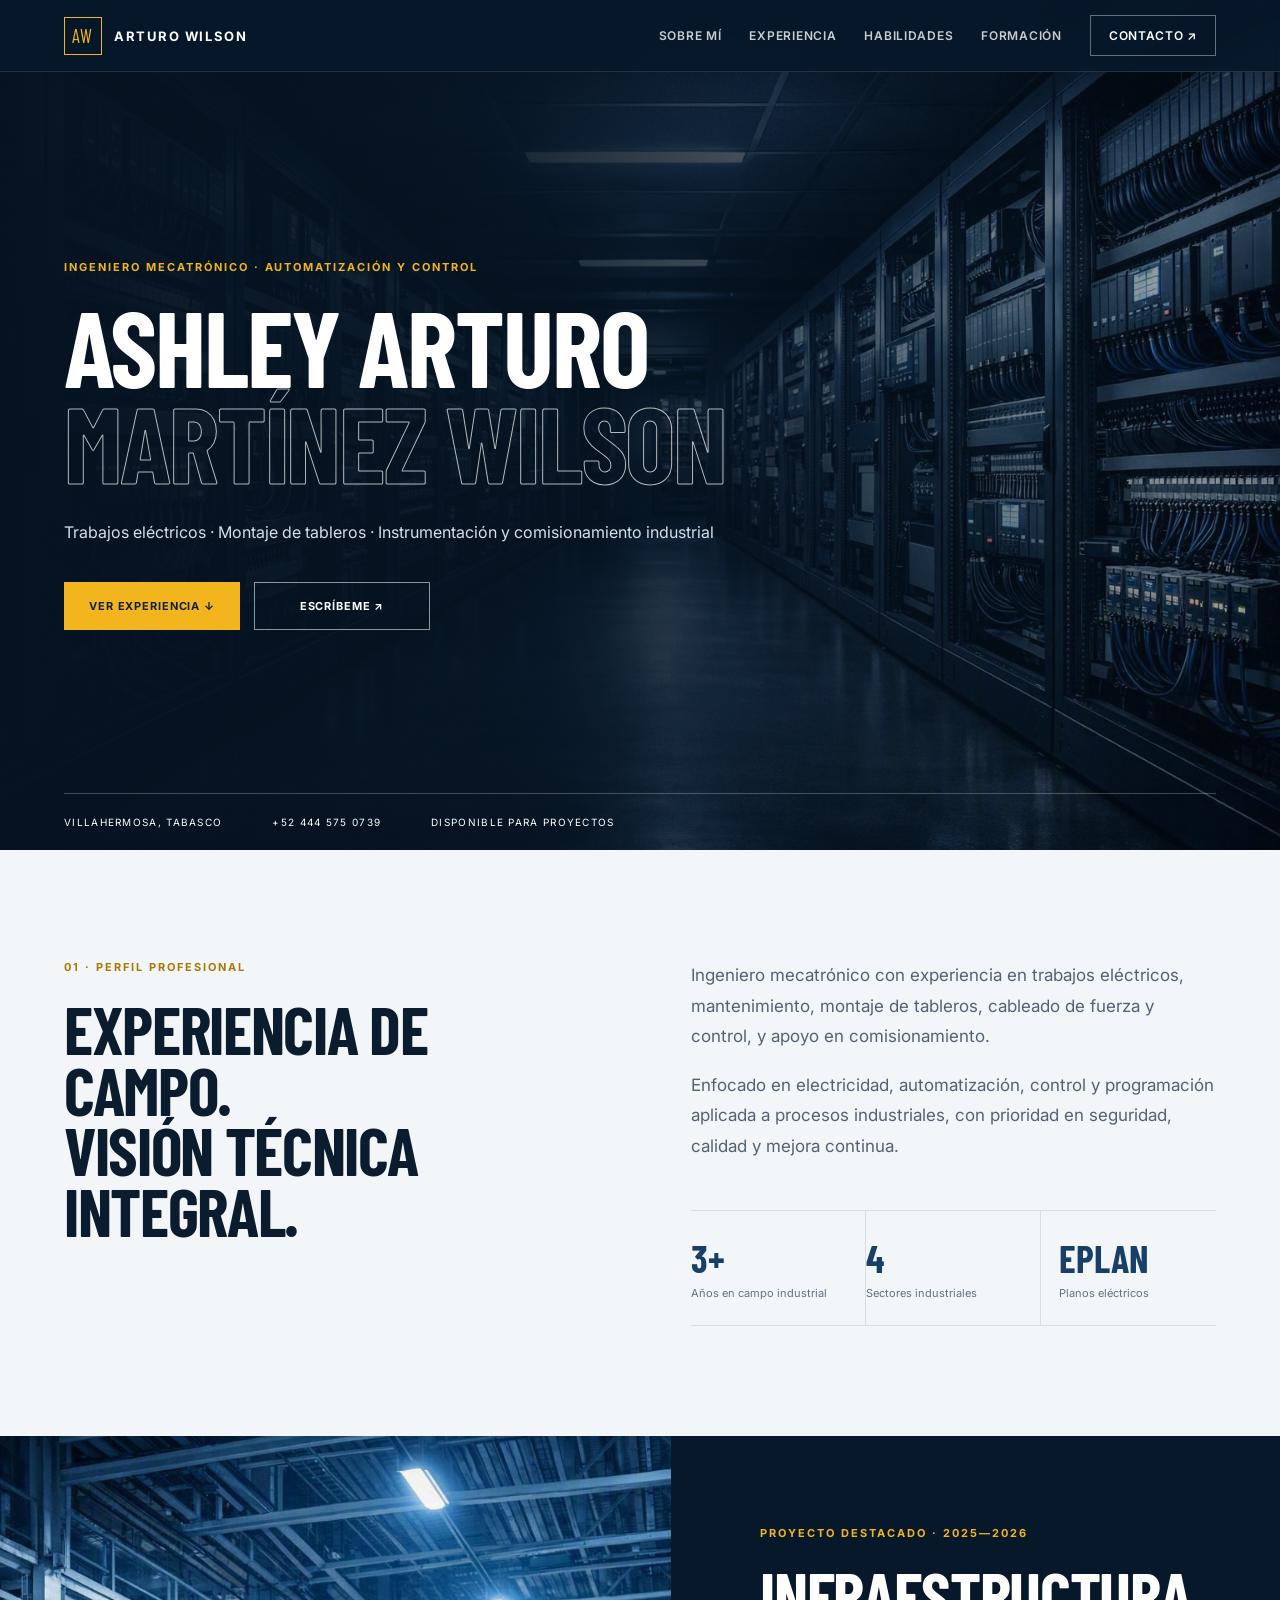
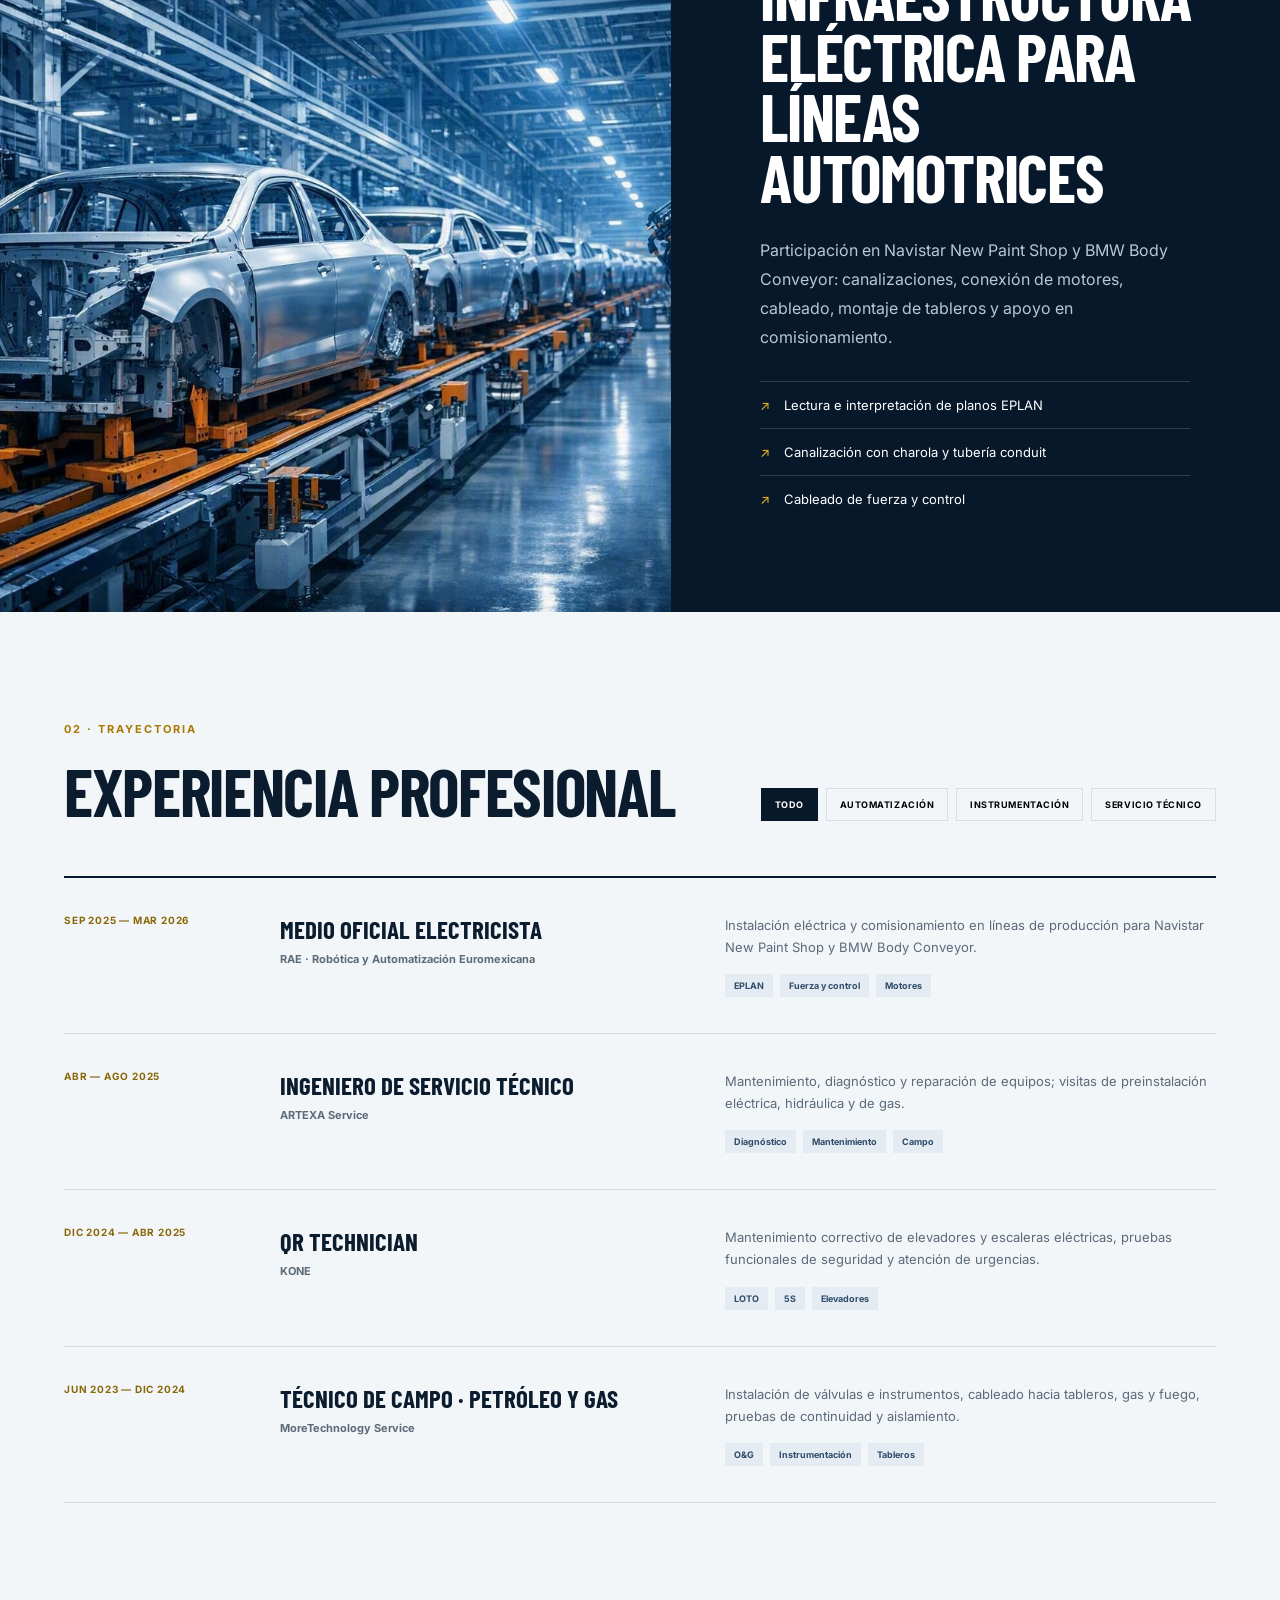
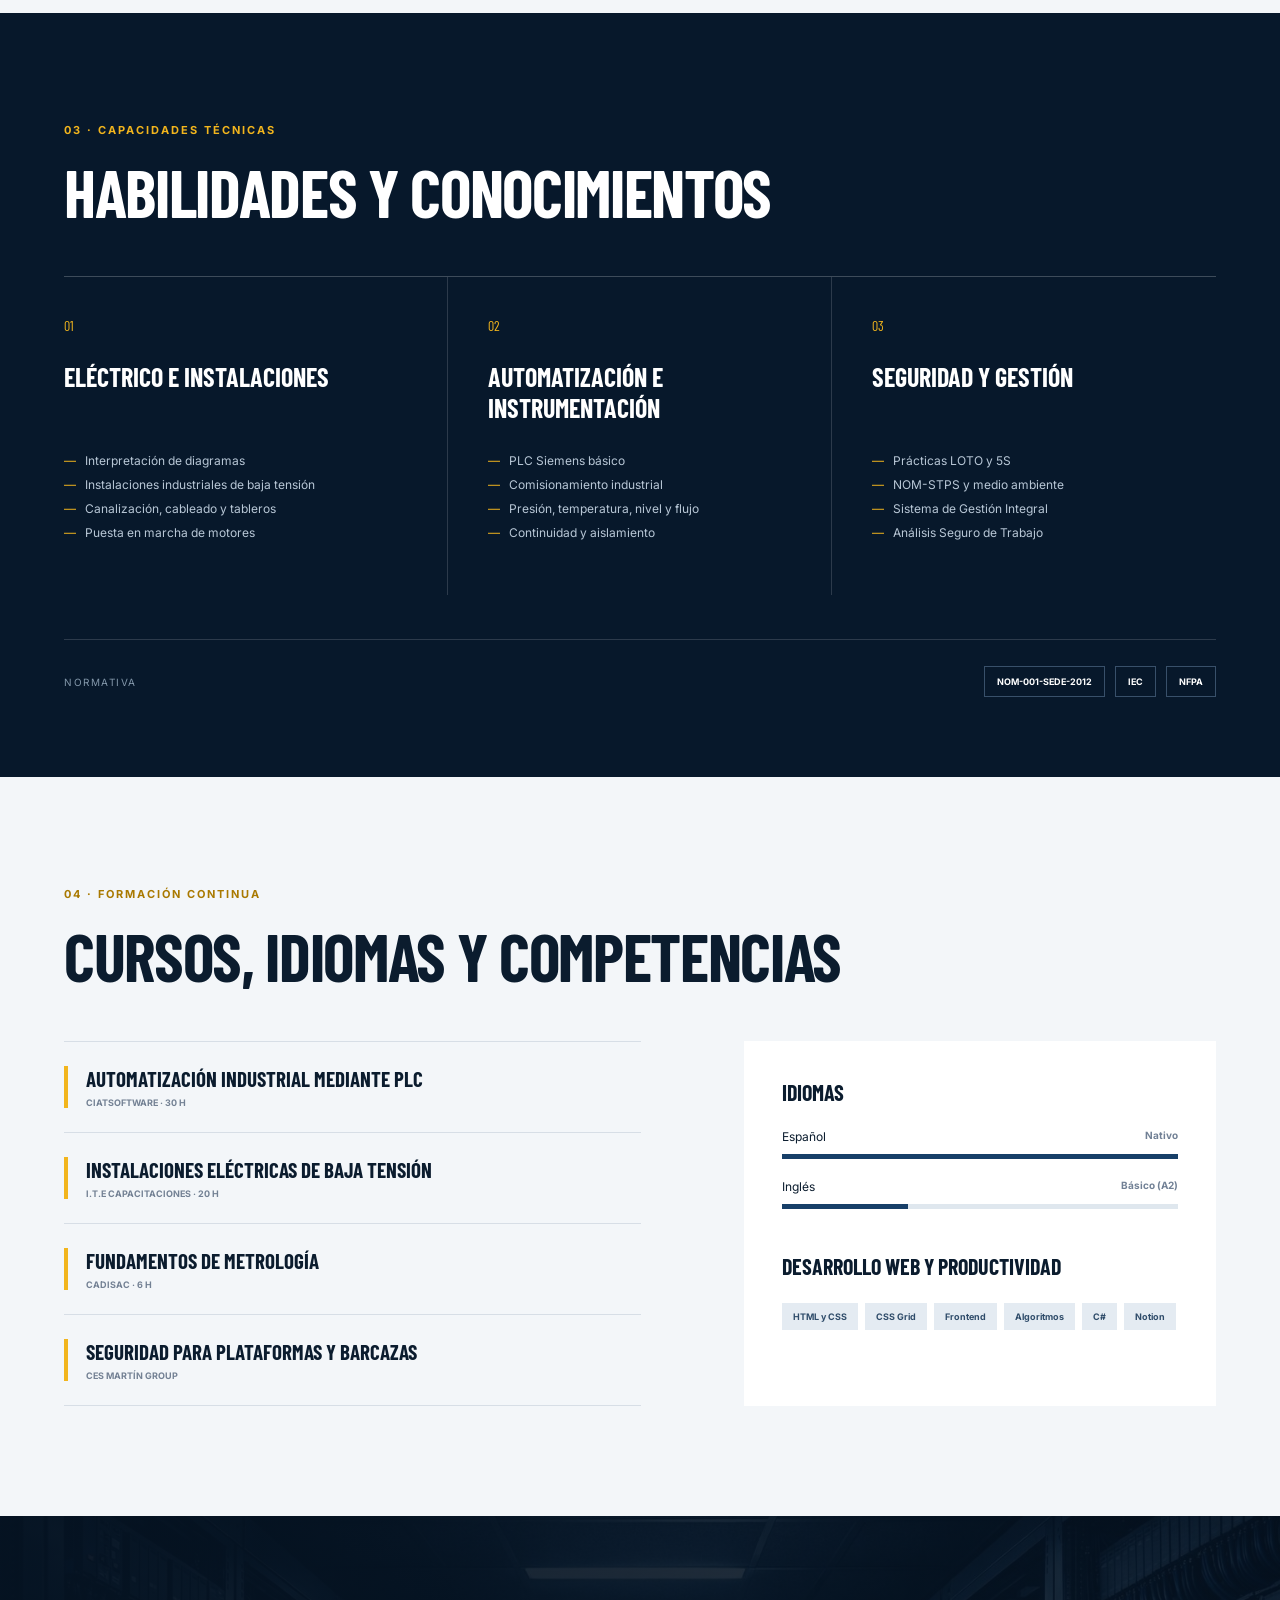
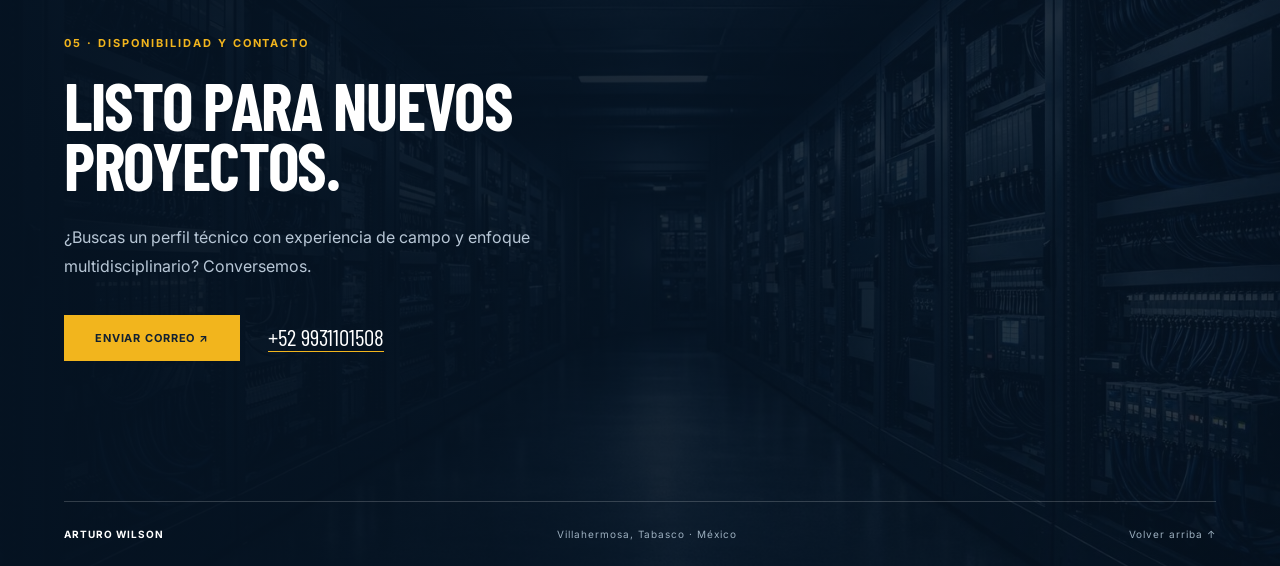
==== index.html @ e11dd1ec "Actualización del contenido del portafolio" ====
<!DOCTYPE html>
<html lang="es">
<head>
  <meta charset="UTF-8">
  <meta name="viewport" content="width=device-width, initial-scale=1.0">
  <meta name="description" content="Portafolio profesional de Ashley Arturo Martínez Wilson, ingeniero mecatrónico.">
  <title>Arturo Wilson | Ingeniería Mecatrónica</title>
  <link rel="stylesheet" href="styles.css">
</head>
<body>
  <header class="site-header">
    <a class="brand" href="#inicio"><span>AW</span><strong>ARTURO WILSON</strong></a>
    <button class="menu-button" aria-expanded="false" aria-label="Abrir menú"><i></i><i></i><i></i></button>
    <nav>
      <a href="#sobre-mi">Sobre mí</a><a href="#experiencia">Experiencia</a>
      <a href="#habilidades">Habilidades</a><a href="#formacion">Formación</a>
      <a class="nav-cta" href="#contacto">Contacto ↗</a>
    </nav>
  </header>

  <main>
    <section class="hero" id="inicio">
      <div class="hero-overlay"></div>
      <div class="hero-content reveal visible">
        <p class="eyebrow">INGENIERO MECATRÓNICO · AUTOMATIZACIÓN Y CONTROL</p>
        <h1>ASHLEY ARTURO<br><span>MARTÍNEZ WILSON</span></h1>
        <p class="hero-copy">Trabajos eléctricos · Montaje de tableros · Instrumentación y comisionamiento industrial</p>
        <div class="hero-actions"><a class="button primary" href="#experiencia">Ver experiencia ↓</a><a class="button ghost" href="mailto:ing.meca.arthur@outlook.com">Escríbeme ↗</a></div>
      </div>
      <div class="hero-contact"><span>VILLAHERMOSA, TABASCO</span><span>+52 444 575 0739</span><span>DISPONIBLE PARA PROYECTOS</span></div>
    </section>

    <section class="section about reveal" id="sobre-mi">
      <div><p class="eyebrow dark">01 · PERFIL PROFESIONAL</p><h2>Experiencia de campo.<br>Visión técnica integral.</h2></div>
      <div class="about-copy">
        <p>Ingeniero mecatrónico con experiencia en trabajos eléctricos, mantenimiento, montaje de tableros, cableado de fuerza y control, y apoyo en comisionamiento.</p>
        <p>Enfocado en electricidad, automatización, control y programación aplicada a procesos industriales, con prioridad en seguridad, calidad y mejora continua.</p>
        <div class="stats"><div><strong>3+</strong><span>Años en campo industrial</span></div><div><strong>4</strong><span>Sectores industriales</span></div><div><strong>EPLAN</strong><span>Planos eléctricos</span></div></div>
      </div>
    </section>

    <section class="project-feature reveal">
      <div class="project-image" role="img" aria-label="Línea de producción automotriz"></div>
      <div class="project-copy"><p class="eyebrow">PROYECTO DESTACADO · 2025—2026</p><h2>Infraestructura eléctrica para líneas automotrices</h2><p>Participación en Navistar New Paint Shop y BMW Body Conveyor: canalizaciones, conexión de motores, cableado, montaje de tableros y apoyo en comisionamiento.</p><ul><li>Lectura e interpretación de planos EPLAN</li><li>Canalización con charola y tubería conduit</li><li>Cableado de fuerza y control</li></ul></div>
    </section>

    <section class="section experience" id="experiencia">
      <div class="section-heading reveal"><div><p class="eyebrow dark">02 · TRAYECTORIA</p><h2>Experiencia profesional</h2></div><div class="filters"><button class="active" data-filter="todos">Todo</button><button data-filter="automatizacion">Automatización</button><button data-filter="instrumentacion">Instrumentación</button><button data-filter="servicio">Servicio técnico</button></div></div>
      <div class="timeline">
        <article class="job reveal" data-category="automatizacion"><time>SEP 2025 — MAR 2026</time><div><h3>Medio Oficial Electricista</h3><h4>RAE · Robótica y Automatización Euromexicana</h4></div><div><p>Instalación eléctrica y comisionamiento en líneas de producción para Navistar New Paint Shop y BMW Body Conveyor.</p><div class="tags"><span>EPLAN</span><span>Fuerza y control</span><span>Motores</span></div></div></article>
        <article class="job reveal" data-category="servicio"><time>ABR — AGO 2025</time><div><h3>Ingeniero de Servicio Técnico</h3><h4>ARTEXA Service</h4></div><div><p>Mantenimiento, diagnóstico y reparación de equipos; visitas de preinstalación eléctrica, hidráulica y de gas.</p><div class="tags"><span>Diagnóstico</span><span>Mantenimiento</span><span>Campo</span></div></div></article>
        <article class="job reveal" data-category="servicio"><time>DIC 2024 — ABR 2025</time><div><h3>QR Technician</h3><h4>KONE</h4></div><div><p>Mantenimiento correctivo de elevadores y escaleras eléctricas, pruebas funcionales de seguridad y atención de urgencias.</p><div class="tags"><span>LOTO</span><span>5S</span><span>Elevadores</span></div></div></article>
        <article class="job reveal" data-category="instrumentacion"><time>JUN 2023 — DIC 2024</time><div><h3>Técnico de Campo · Petróleo y Gas</h3><h4>MoreTechnology Service</h4></div><div><p>Instalación de válvulas e instrumentos, cableado hacia tableros, gas y fuego, pruebas de continuidad y aislamiento.</p><div class="tags"><span>O&amp;G</span><span>Instrumentación</span><span>Tableros</span></div></div></article>
      </div>
    </section>

    <section class="skills" id="habilidades"><div class="section skills-inner">
      <div class="section-heading reveal"><div><p class="eyebrow">03 · CAPACIDADES TÉCNICAS</p><h2>Habilidades y conocimientos</h2></div></div>
      <div class="skill-grid">
        <article class="reveal"><span class="skill-number">01</span><h3>Eléctrico e instalaciones</h3><ul><li>Interpretación de diagramas</li><li>Instalaciones industriales de baja tensión</li><li>Canalización, cableado y tableros</li><li>Puesta en marcha de motores</li></ul></article>
        <article class="reveal"><span class="skill-number">02</span><h3>Automatización e instrumentación</h3><ul><li>PLC Siemens básico</li><li>Comisionamiento industrial</li><li>Presión, temperatura, nivel y flujo</li><li>Continuidad y aislamiento</li></ul></article>
        <article class="reveal"><span class="skill-number">03</span><h3>Seguridad y gestión</h3><ul><li>Prácticas LOTO y 5S</li><li>NOM-STPS y medio ambiente</li><li>Sistema de Gestión Integral</li><li>Análisis Seguro de Trabajo</li></ul></article>
      </div><div class="standards reveal"><span>NORMATIVA</span><b>NOM-001-SEDE-2012</b><b>IEC</b><b>NFPA</b></div>
    </div></section>

    <section class="section learning" id="formacion">
      <div class="section-heading reveal"><div><p class="eyebrow dark">04 · FORMACIÓN CONTINUA</p><h2>Cursos, idiomas y competencias</h2></div></div>
      <div class="learning-grid">
        <div class="courses"><div class="course reveal"><i></i><div><h3>Automatización Industrial mediante PLC</h3><p>CIATSOFTWARE · 30 H</p></div></div><div class="course reveal"><i></i><div><h3>Instalaciones Eléctricas de Baja Tensión</h3><p>I.T.E CAPACITACIONES · 20 H</p></div></div><div class="course reveal"><i></i><div><h3>Fundamentos de Metrología</h3><p>CADISAC · 6 H</p></div></div><div class="course reveal"><i></i><div><h3>Seguridad para Plataformas y Barcazas</h3><p>CES MARTÍN GROUP</p></div></div></div>
        <div class="learning-side reveal"><h3>Idiomas</h3><div class="language"><span>Español <b>Nativo</b></span><i><em style="width:100%"></em></i></div><div class="language"><span>Inglés <b>Básico (A2)</b></span><i><em style="width:32%"></em></i></div><h3>Desarrollo web y productividad</h3><div class="tags large"><span>HTML y CSS</span><span>CSS Grid</span><span>Frontend</span><span>Algoritmos</span><span>C#</span><span>Notion</span></div></div>
      </div>
    </section>

    <section class="contact" id="contacto"><div class="contact-bg"></div><div class="contact-inner reveal"><p class="eyebrow">05 · DISPONIBILIDAD Y CONTACTO</p><h2>Listo para nuevos<br>proyectos.</h2><p>¿Buscas un perfil técnico con experiencia de campo y enfoque multidisciplinario? Conversemos.</p><div class="contact-actions"><a class="button primary" href="mailto:ing.meca.arthur@outlook.com">Enviar correo ↗</a><a class="phone" href="tel:+529931101508">+52 9931101508</a></div></div><footer><strong>ARTURO WILSON</strong><span>Villahermosa, Tabasco · México</span><a href="#inicio">Volver arriba ↑</a></footer></section>
  </main>
  <script src="script.js"></script>
</body>
</html>
---- styles.css ----
@import url('https://fonts.googleapis.com/css2?family=Barlow+Condensed:wght@600;700;800&family=Inter:wght@400;500;600;700&display=swap');
@import "tailwindcss";

:root{--navy:#07182b;--navy2:#0d2742;--blue:#173f68;--yellow:#f2b51d;--paper:#f3f6f9;--ink:#0b1c2e;--muted:#617185;--line:#d7dee6}
*{box-sizing:border-box}html{scroll-behavior:smooth}body{margin:0;background:var(--paper);color:var(--ink);font-family:Inter,Arial,sans-serif}a{color:inherit;text-decoration:none}button{font:inherit}.site-header{height:72px;position:fixed;z-index:20;top:0;left:0;right:0;display:flex;align-items:center;justify-content:space-between;padding:0 5vw;background:rgba(7,24,43,.92);color:white;border-bottom:1px solid rgba(255,255,255,.12);backdrop-filter:blur(14px)}.brand{display:flex;align-items:center;gap:12px;font-size:13px;letter-spacing:.12em}.brand span{width:38px;height:38px;display:grid;place-items:center;border:1px solid var(--yellow);color:var(--yellow);font-family:"Barlow Condensed";font-size:19px}.site-header nav{display:flex;align-items:center;gap:28px;font-size:12px;font-weight:600;letter-spacing:.06em;text-transform:uppercase}.site-header nav a{opacity:.78}.site-header nav a:hover{opacity:1;color:var(--yellow)}.site-header .nav-cta{padding:12px 18px;border:1px solid rgba(255,255,255,.38);opacity:1}.menu-button{display:none;background:none;border:0;width:42px;padding:8px}.menu-button i{display:block;height:2px;background:white;margin:6px 0}
.hero{height:min(850px,100vh);min-height:700px;position:relative;display:flex;align-items:center;background:url("assets/image1.jpeg") center/cover no-repeat;color:white}.hero-overlay{position:absolute;inset:0;background:linear-gradient(90deg,rgba(5,19,34,.98) 0%,rgba(5,19,34,.89) 42%,rgba(5,19,34,.3) 100%)}.hero-content{position:relative;z-index:1;width:min(1200px,90vw);margin:auto;padding-top:40px}.eyebrow{margin:0 0 24px;color:var(--yellow);font-size:11px;font-weight:700;letter-spacing:.18em}.eyebrow.dark{color:#a97900}.hero h1,.section h2,.project-copy h2,.contact h2{font-family:"Barlow Condensed",Arial,sans-serif;text-transform:uppercase;line-height:.91;margin:0}.hero h1{max-width:950px;font-size:clamp(60px,8.3vw,124px);letter-spacing:-.02em}.hero h1 span{color:transparent;-webkit-text-stroke:1px rgba(255,255,255,.7)}.hero-copy{max-width:720px;margin:28px 0 36px;color:#d5e0eb;font-size:16px;line-height:1.7}.hero-actions{display:flex;gap:14px}.button{display:inline-flex;align-items:center;justify-content:center;gap:36px;min-width:176px;padding:16px 20px;text-transform:uppercase;font-size:11px;font-weight:700;letter-spacing:.08em}.button.primary{background:var(--yellow);color:#102032}.button.primary:hover{background:#ffc52b}.button.ghost{border:1px solid rgba(255,255,255,.55)}.button.ghost:hover{background:white;color:var(--navy)}.hero-contact{position:absolute;bottom:0;left:5vw;right:5vw;display:flex;gap:50px;padding:22px 0;border-top:1px solid rgba(255,255,255,.24);font-size:10px;letter-spacing:.13em}
.section{width:min(1200px,90vw);margin:auto;padding:110px 0}.section h2,.project-copy h2,.contact h2{font-size:clamp(44px,5.2vw,76px);letter-spacing:-.02em}.about{display:grid;grid-template-columns:1fr 1fr;gap:8vw}.about-copy>p{font-size:17px;line-height:1.8;color:#526274;margin:0 0 18px}.stats{display:grid;grid-template-columns:repeat(3,1fr);margin-top:48px;border-top:1px solid var(--line);border-bottom:1px solid var(--line)}.stats div{padding:24px 18px 24px 0;border-right:1px solid var(--line)}.stats div:last-child{border:0;padding-left:18px}.stats strong{display:block;font-family:"Barlow Condensed";font-size:38px;color:var(--blue)}.stats span{font-size:11px;color:var(--muted);line-height:1.4}
.project-feature{display:grid;grid-template-columns:1.25fr 1fr;min-height:620px;background:var(--navy);color:white}.project-image{background:url("assets/image3.jpg") center/cover no-repeat}.project-copy{padding:90px 7vw;display:flex;flex-direction:column;justify-content:center}.project-copy p:not(.eyebrow){color:#b8c7d6;line-height:1.8;margin:30px 0}.project-copy ul{list-style:none;padding:0;margin:0}.project-copy li{padding:15px 0;border-top:1px solid rgba(255,255,255,.16);font-size:13px}.project-copy li:before{content:"↗";color:var(--yellow);margin-right:14px}
.section-heading{display:flex;align-items:end;justify-content:space-between;gap:30px;margin-bottom:55px}.filters{display:flex;gap:8px;flex-wrap:wrap;justify-content:flex-end}.filters button{border:1px solid var(--line);background:transparent;padding:10px 13px;text-transform:uppercase;font-size:9px;font-weight:700;letter-spacing:.06em;cursor:pointer}.filters button.active,.filters button:hover{background:var(--navy);color:white;border-color:var(--navy)}.timeline{border-top:2px solid var(--navy)}.job{display:grid;grid-template-columns:180px 1fr 1.2fr;gap:36px;padding:36px 0;border-bottom:1px solid var(--line)}.job time{font-size:10px;font-weight:700;color:#8a6707;letter-spacing:.08em}.job h3{margin:0 0 8px;font-family:"Barlow Condensed";font-size:25px;text-transform:uppercase}.job h4{margin:0;color:#5d6b79;font-size:11px}.job p{margin:0 0 16px;color:#5c6a79;font-size:13px;line-height:1.7}.tags{display:flex;flex-wrap:wrap;gap:7px}.tags span{padding:6px 9px;background:#e4ebf2;color:#2f4c6a;font-size:9px;font-weight:700}
.skills{background:var(--navy);color:white}.skills-inner{padding-bottom:80px}.skill-grid{display:grid;grid-template-columns:repeat(3,1fr);border-top:1px solid rgba(255,255,255,.22)}.skill-grid article{padding:38px 40px 38px 0;border-right:1px solid rgba(255,255,255,.15)}.skill-grid article+article{padding-left:40px}.skill-grid article:last-child{border-right:0}.skill-number{color:var(--yellow);font-family:"Barlow Condensed";font-size:14px}.skill-grid h3{font-family:"Barlow Condensed";text-transform:uppercase;font-size:26px;min-height:62px}.skill-grid ul{padding:0;list-style:none;color:#b8c7d6;font-size:12px;line-height:2}.skill-grid li:before{content:"—";color:var(--yellow);margin-right:9px}.standards{display:flex;gap:10px;align-items:center;margin-top:44px;padding-top:26px;border-top:1px solid rgba(255,255,255,.15)}.standards span{margin-right:auto;color:#8397aa;font-size:10px;letter-spacing:.15em}.standards b{border:1px solid #38506a;padding:9px 12px;font-size:9px}
.learning-grid{display:grid;grid-template-columns:1.1fr .9fr;gap:8vw}.course{display:flex;gap:18px;padding:24px 0;border-top:1px solid var(--line)}.course:last-child{border-bottom:1px solid var(--line)}.course i{width:4px;background:var(--yellow)}.course h3{font-family:"Barlow Condensed";text-transform:uppercase;font-size:21px;margin:0 0 6px}.course p{margin:0;color:#738194;font-size:9px;font-weight:700}.learning-side{background:white;padding:38px}.learning-side h3{font-family:"Barlow Condensed";text-transform:uppercase;font-size:22px;margin:0 0 24px}.learning-side h3:nth-of-type(2){margin-top:44px}.language{margin-bottom:20px}.language span{display:flex;justify-content:space-between;font-size:12px}.language span b{color:#718095;font-size:10px}.language>i{height:5px;background:#dfe7ee;display:block;margin-top:10px}.language em{height:100%;display:block;background:var(--blue)}.tags.large span{padding:8px 11px}
.contact{position:relative;background:var(--navy);color:white;overflow:hidden}.contact-bg{position:absolute;inset:0;background:linear-gradient(90deg,rgba(5,19,34,.97),rgba(5,19,34,.83)),url("assets/image1.jpeg") center/cover no-repeat}.contact-inner{position:relative;width:min(1200px,90vw);margin:auto;padding:120px 0 140px}.contact-inner>p:not(.eyebrow){max-width:520px;color:#b8c7d6;line-height:1.8;margin:28px 0 34px}.contact-actions{display:flex;align-items:center;gap:28px}.phone{font-family:"Barlow Condensed";font-size:23px;border-bottom:1px solid var(--yellow)}footer{position:relative;width:min(1200px,90vw);margin:auto;padding:26px 0;border-top:1px solid rgba(255,255,255,.18);display:flex;justify-content:space-between;align-items:center;font-size:10px;letter-spacing:.1em;color:#9cafbf}footer strong{color:white}footer a:hover{color:var(--yellow)}
.reveal{opacity:0;transform:translateY(22px);transition:opacity .7s ease,transform .7s ease}.reveal.visible{opacity:1;transform:none}
@media(max-width:850px){.site-header{height:64px}.menu-button{display:block}.site-header nav{display:none;position:absolute;top:64px;left:0;right:0;background:var(--navy);padding:26px 5vw;flex-direction:column;align-items:flex-start}.site-header nav.open{display:flex}.hero{min-height:720px}.hero-contact{gap:14px;flex-wrap:wrap}.about,.project-feature,.learning-grid{grid-template-columns:1fr}.project-image{height:360px}.project-copy{padding:70px 7vw}.job{grid-template-columns:110px 1fr}.job>div:last-child{grid-column:2}.skill-grid{grid-template-columns:1fr}.skill-grid article,.skill-grid article+article{padding:28px 0;border-right:0;border-bottom:1px solid rgba(255,255,255,.15)}}
@media(max-width:560px){.hero h1{font-size:52px}.hero-copy{font-size:14px}.hero-actions{flex-direction:column;align-items:flex-start}.hero-contact span:last-child{display:none}.section{padding:78px 0}.about{gap:40px}.stats{grid-template-columns:1fr}.stats div,.stats div:last-child{padding:18px 0;border-right:0;border-bottom:1px solid var(--line)}.project-image{height:260px}.section-heading{align-items:flex-start;flex-direction:column}.filters{justify-content:flex-start}.job{grid-template-columns:1fr;gap:12px}.job>div:last-child{grid-column:auto}.skill-grid h3{min-height:0}.standards{align-items:flex-start;flex-wrap:wrap}.standards span{width:100%;margin-bottom:10px}.learning-side{padding:28px}.contact-actions{align-items:flex-start;flex-direction:column}footer{align-items:flex-start;gap:16px;flex-direction:column}}
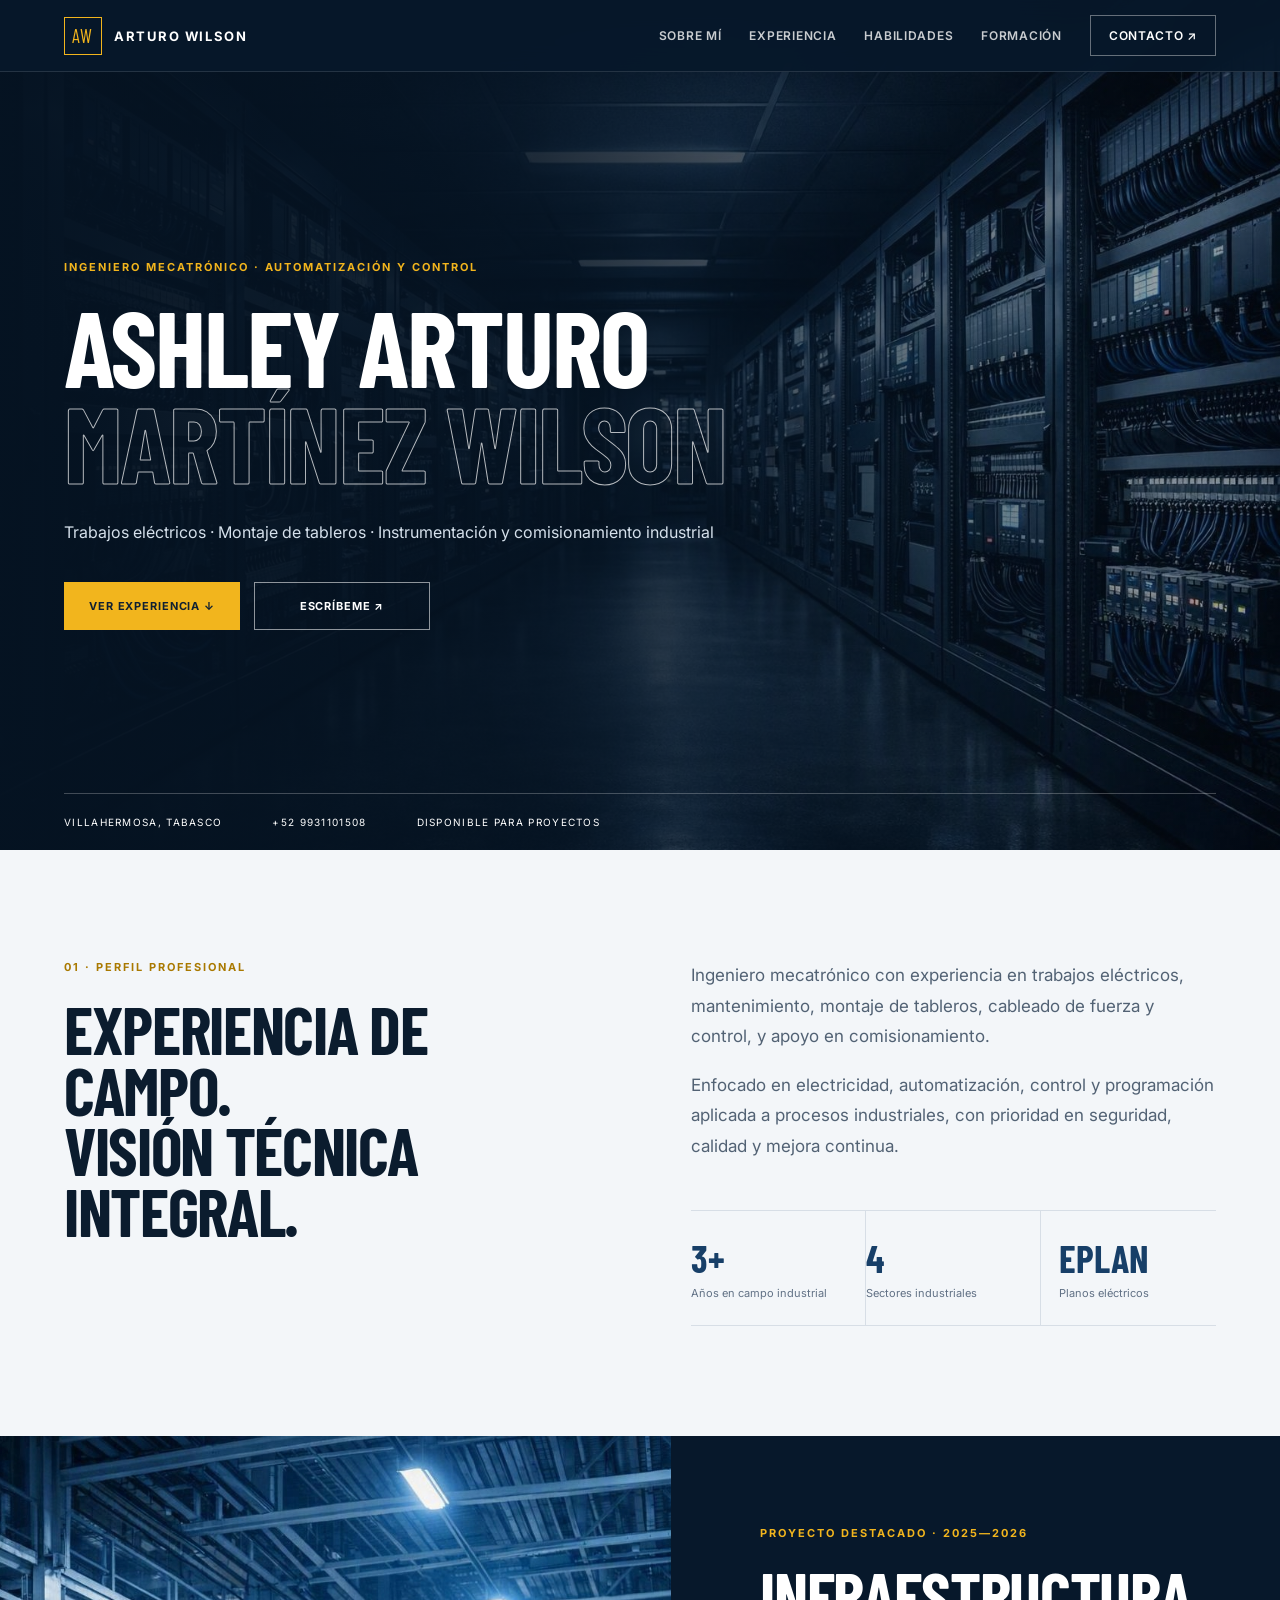
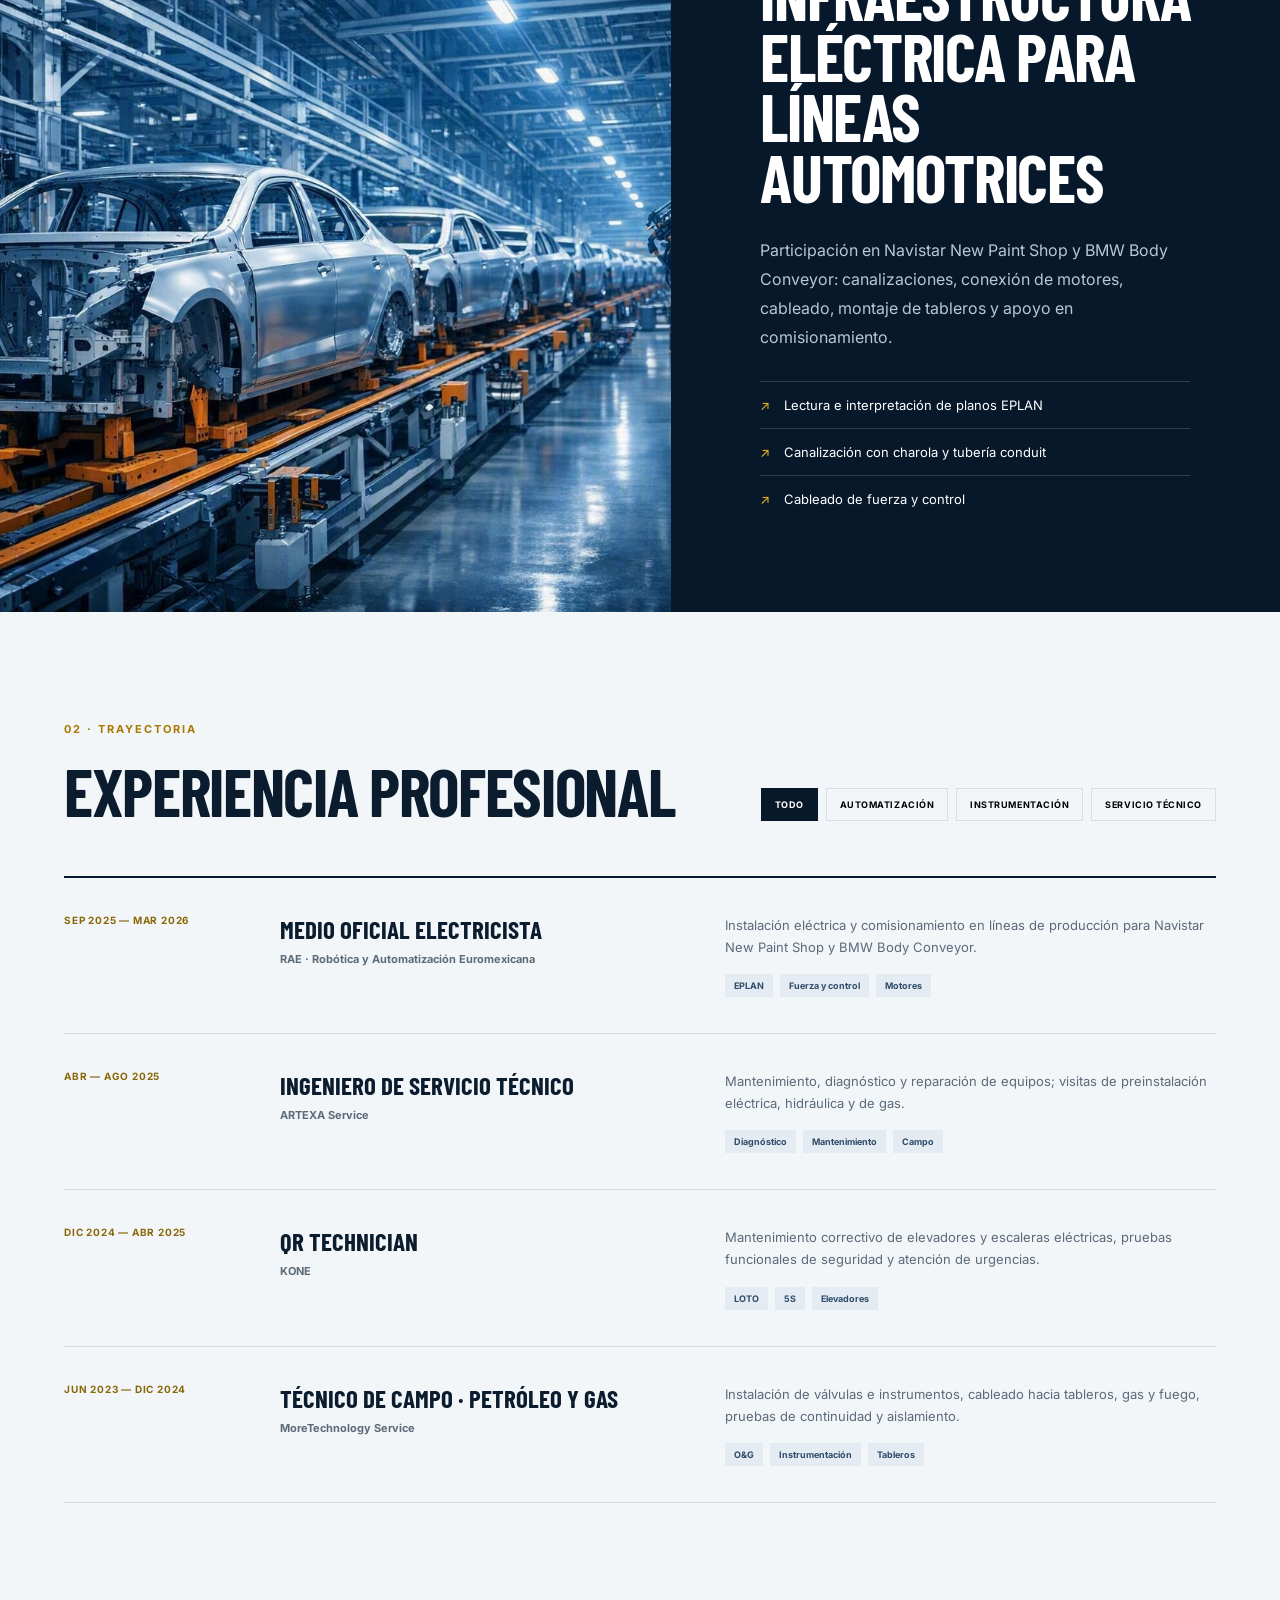
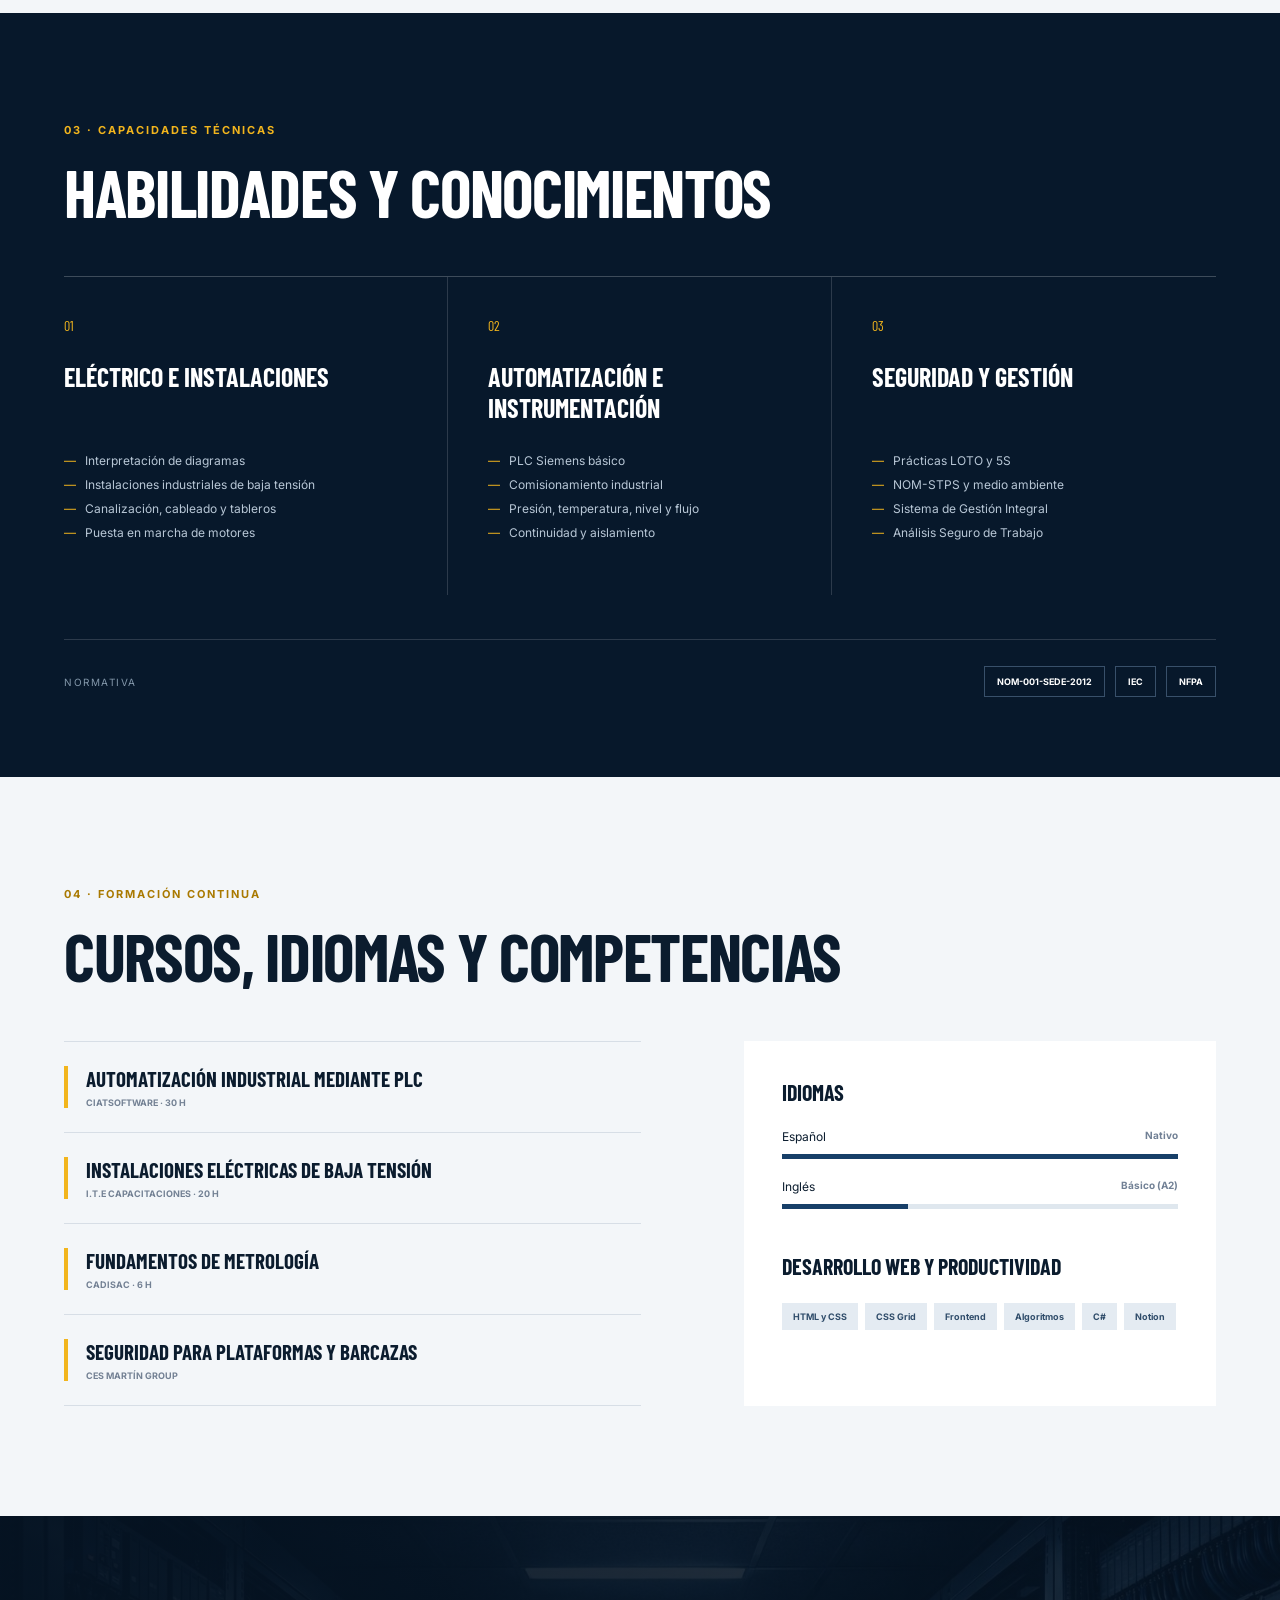
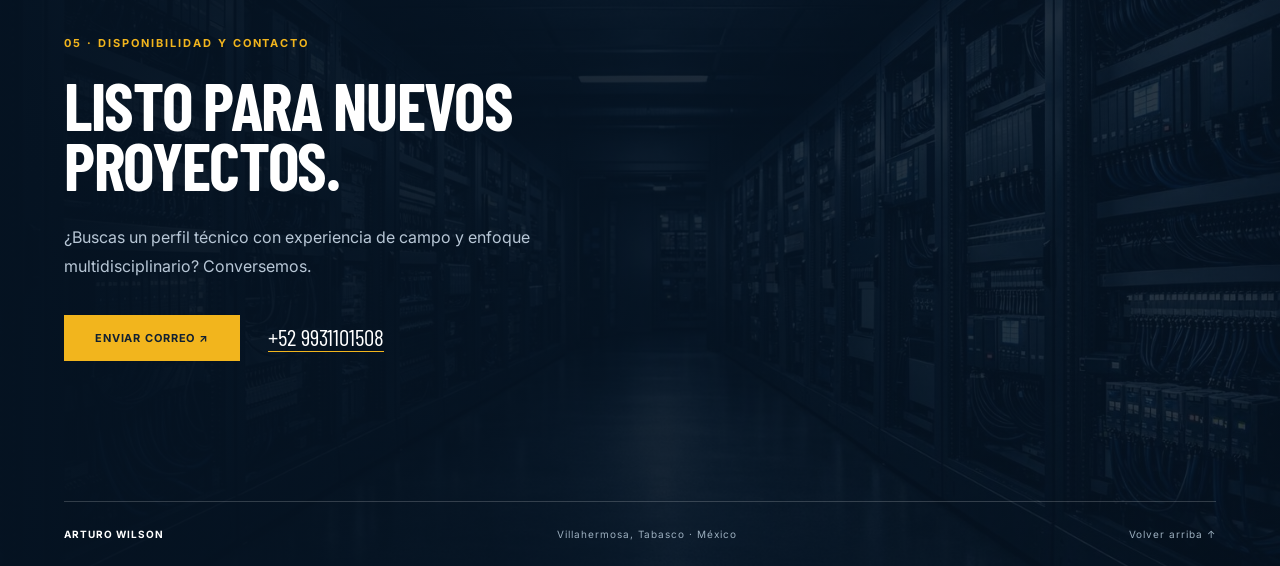
==== commit d582e8e7: "Actualización del contenido del portafolio" ====
--- a/index.html
+++ b/index.html
@@ -27,7 +27,7 @@
         <p class="hero-copy">Trabajos eléctricos · Montaje de tableros · Instrumentación y comisionamiento industrial</p>
         <div class="hero-actions"><a class="button primary" href="#experiencia">Ver experiencia ↓</a><a class="button ghost" href="mailto:ing.meca.arthur@outlook.com">Escríbeme ↗</a></div>
       </div>
-      <div class="hero-contact"><span>VILLAHERMOSA, TABASCO</span><span>+52 444 575 0739</span><span>DISPONIBLE PARA PROYECTOS</span></div>
+      <div class="hero-contact"><span>VILLAHERMOSA, TABASCO</span><span>+52 9931101508</span><span>DISPONIBLE PARA PROYECTOS</span></div>
     </section>
 
     <section class="section about reveal" id="sobre-mi">
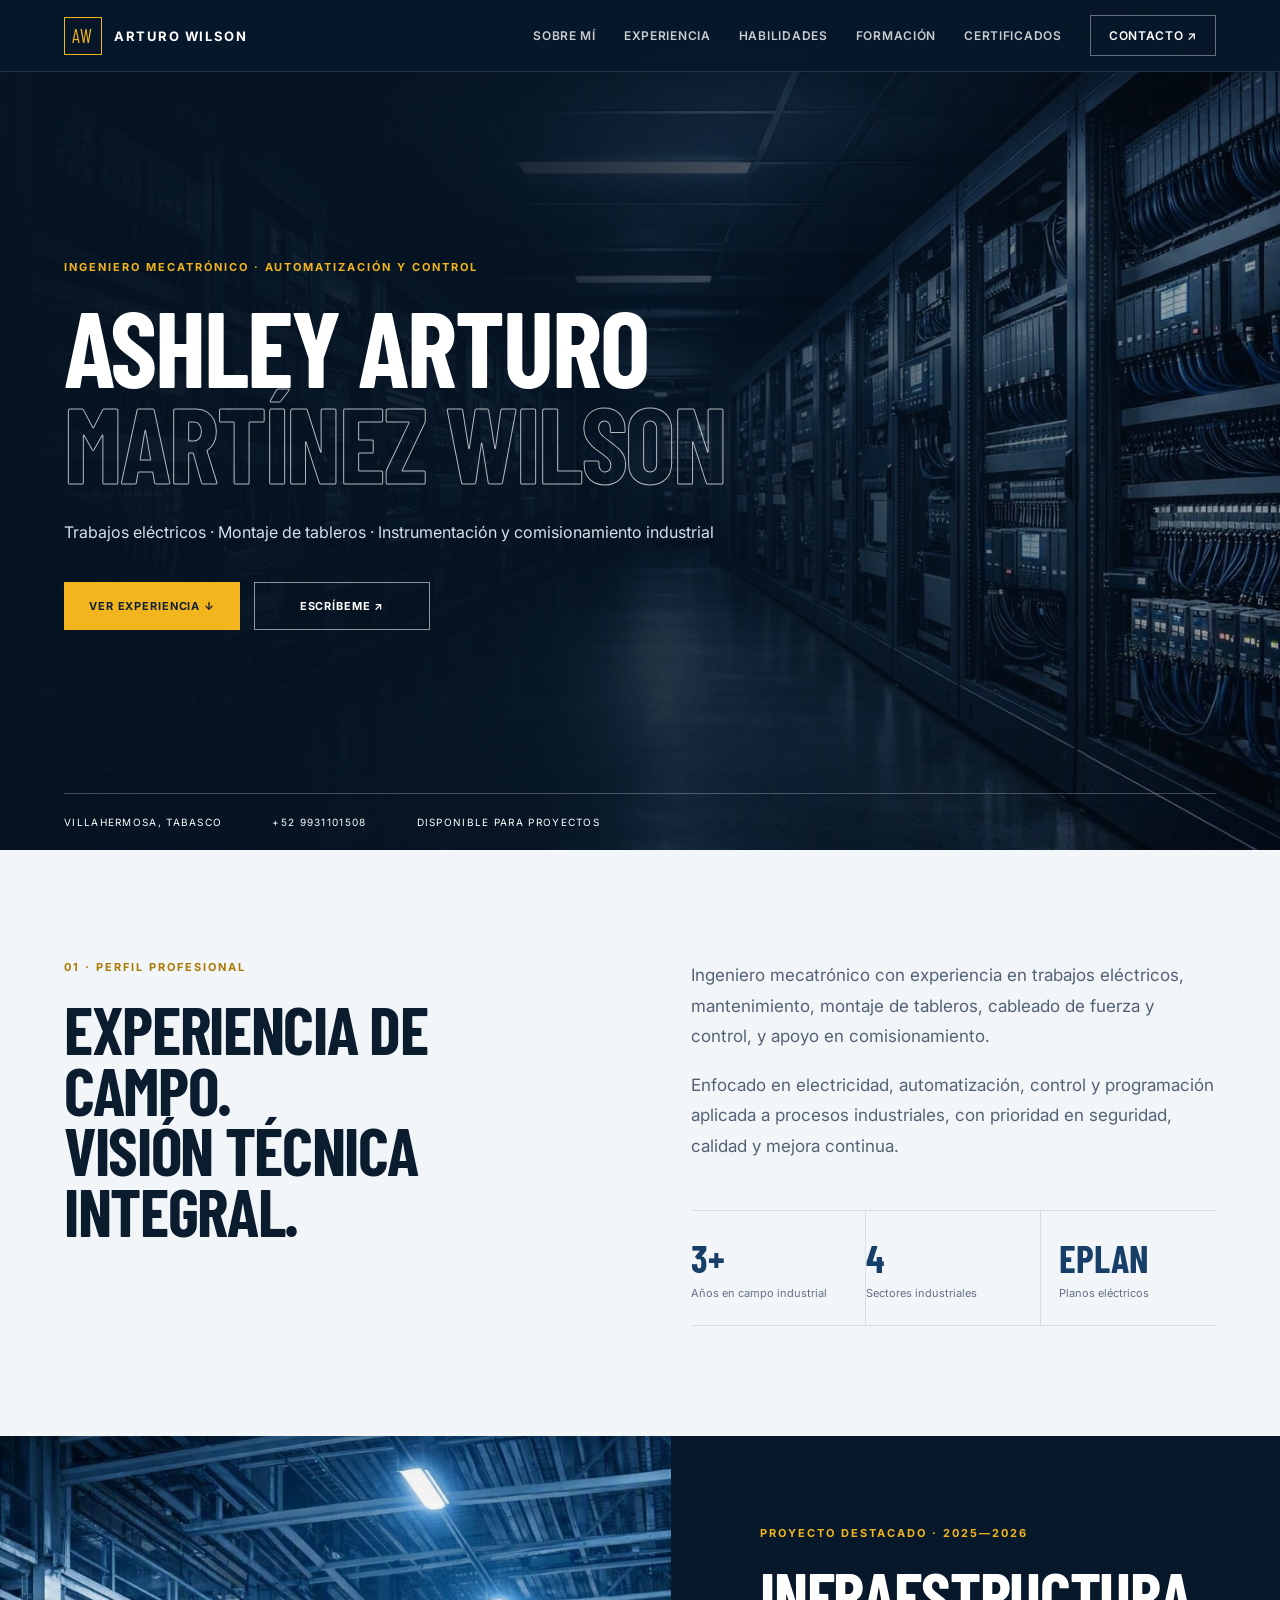
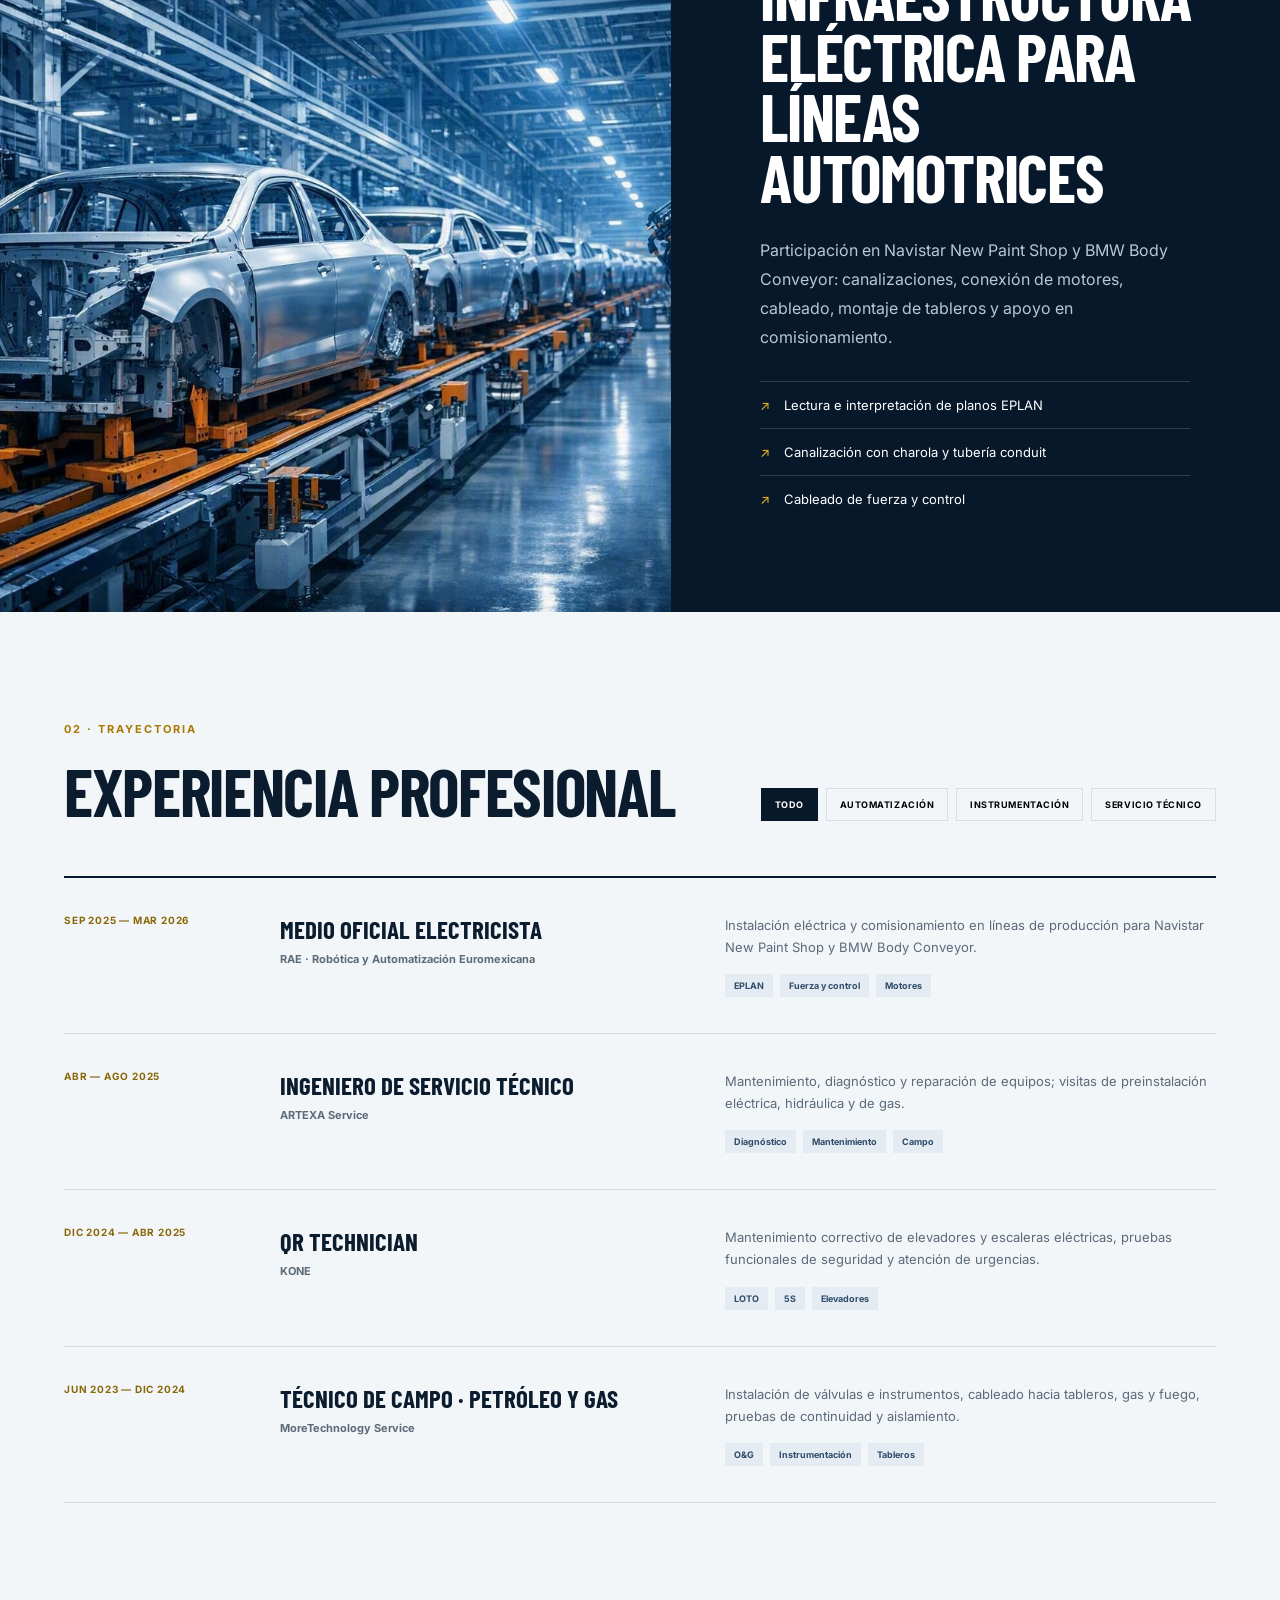
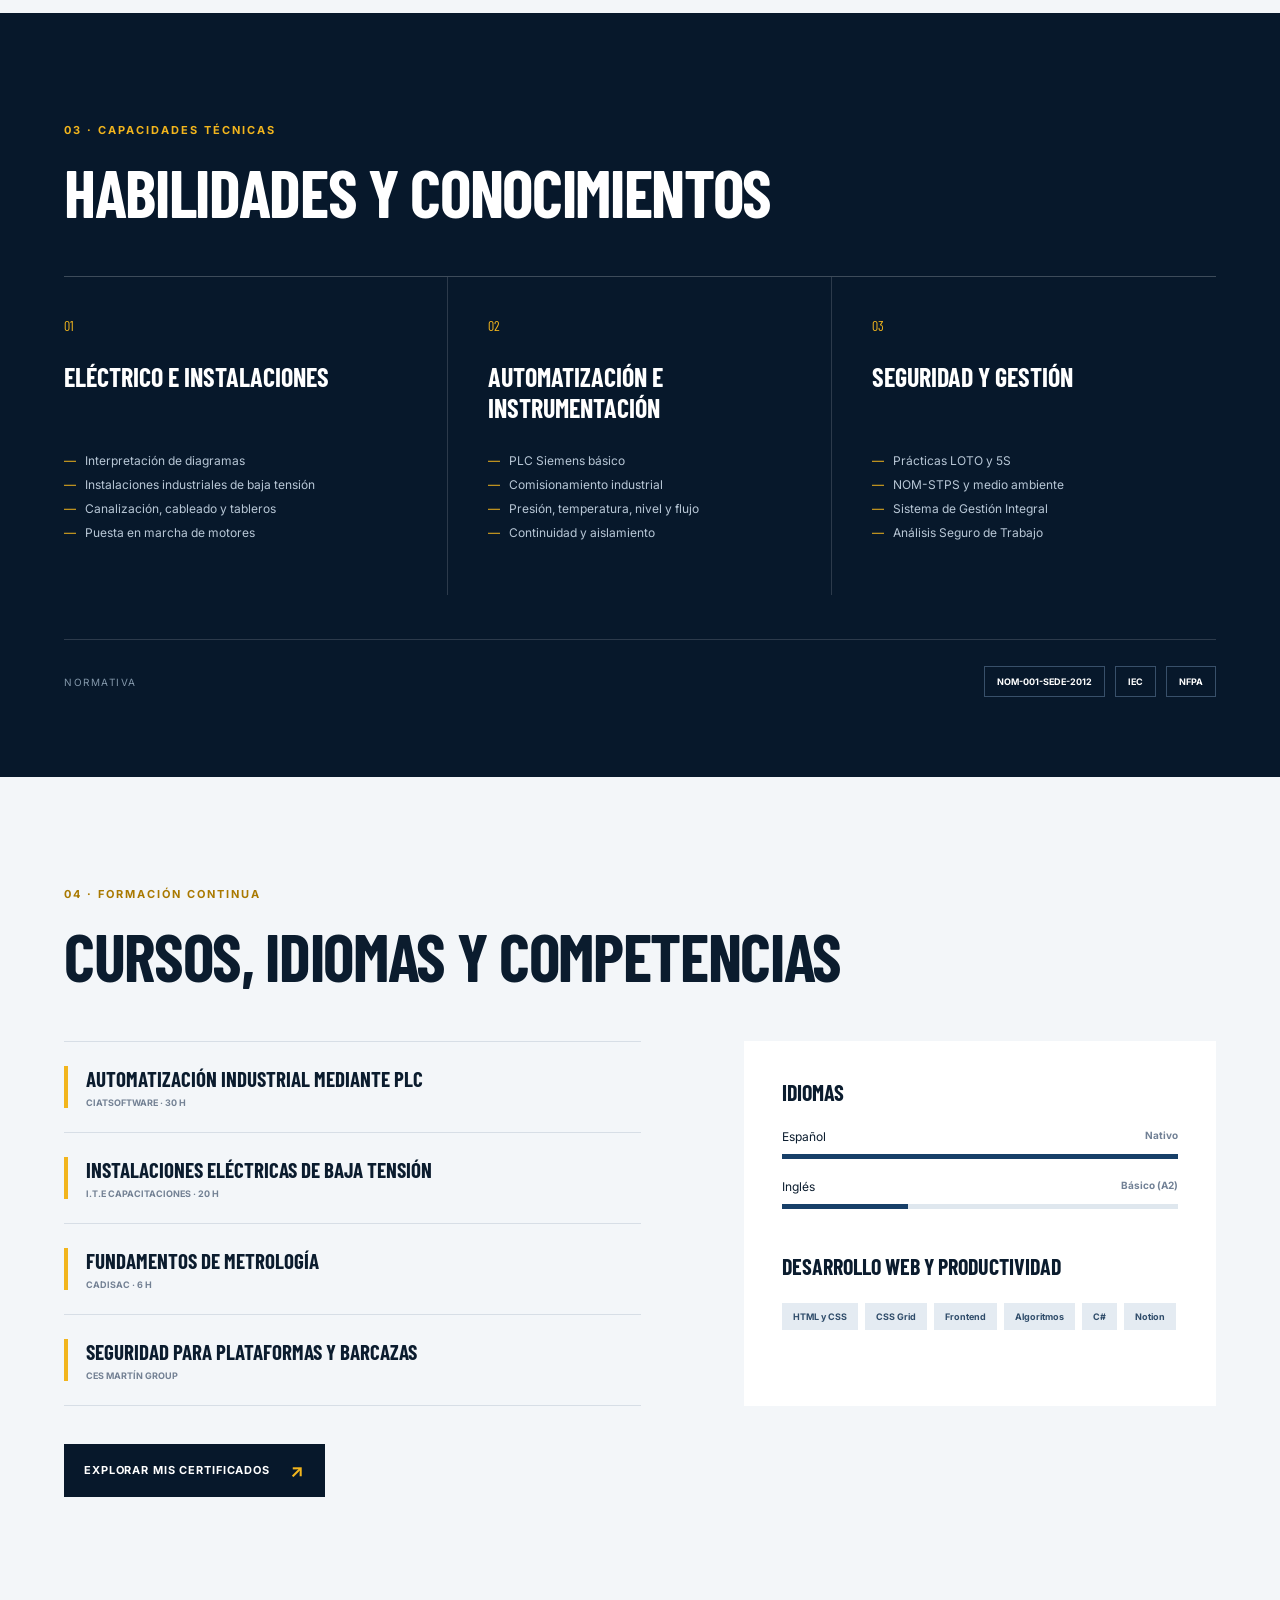
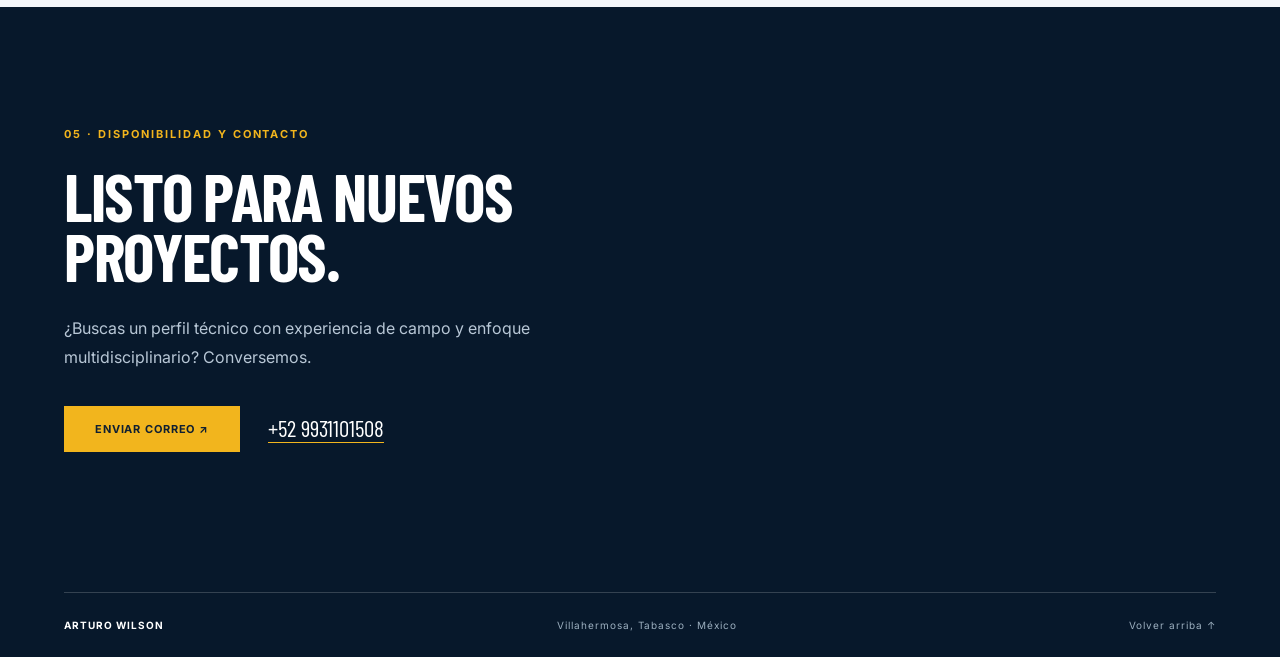
==== commit f4e5bf33: "Pagina nueva: certificados" ====
--- a/index.html
+++ b/index.html
@@ -14,6 +14,7 @@
     <nav>
       <a href="#sobre-mi">Sobre mí</a><a href="#experiencia">Experiencia</a>
       <a href="#habilidades">Habilidades</a><a href="#formacion">Formación</a>
+      <a href="certificados.html">Certificados</a>
       <a class="nav-cta" href="#contacto">Contacto ↗</a>
     </nav>
   </header>
@@ -69,6 +70,7 @@
         <div class="courses"><div class="course reveal"><i></i><div><h3>Automatización Industrial mediante PLC</h3><p>CIATSOFTWARE · 30 H</p></div></div><div class="course reveal"><i></i><div><h3>Instalaciones Eléctricas de Baja Tensión</h3><p>I.T.E CAPACITACIONES · 20 H</p></div></div><div class="course reveal"><i></i><div><h3>Fundamentos de Metrología</h3><p>CADISAC · 6 H</p></div></div><div class="course reveal"><i></i><div><h3>Seguridad para Plataformas y Barcazas</h3><p>CES MARTÍN GROUP</p></div></div></div>
         <div class="learning-side reveal"><h3>Idiomas</h3><div class="language"><span>Español <b>Nativo</b></span><i><em style="width:100%"></em></i></div><div class="language"><span>Inglés <b>Básico (A2)</b></span><i><em style="width:32%"></em></i></div><h3>Desarrollo web y productividad</h3><div class="tags large"><span>HTML y CSS</span><span>CSS Grid</span><span>Frontend</span><span>Algoritmos</span><span>C#</span><span>Notion</span></div></div>
       </div>
+      <a class="certificates-link" href="certificados.html">Explorar mis certificados <span aria-hidden="true">↗</span></a>
     </section>
 
     <section class="contact" id="contacto"><div class="contact-bg"></div><div class="contact-inner reveal"><p class="eyebrow">05 · DISPONIBILIDAD Y CONTACTO</p><h2>Listo para nuevos<br>proyectos.</h2><p>¿Buscas un perfil técnico con experiencia de campo y enfoque multidisciplinario? Conversemos.</p><div class="contact-actions"><a class="button primary" href="mailto:ing.meca.arthur@outlook.com">Enviar correo ↗</a><a class="phone" href="tel:+529931101508">+52 9931101508</a></div></div><footer><strong>ARTURO WILSON</strong><span>Villahermosa, Tabasco · México</span><a href="#inicio">Volver arriba ↑</a></footer></section>
@@ -76,4 +78,3 @@
   <script src="script.js"></script>
 </body>
 </html>
-
--- a/styles.css
+++ b/styles.css
@@ -3,13 +3,16 @@
 
 :root{--navy:#07182b;--navy2:#0d2742;--blue:#173f68;--yellow:#f2b51d;--paper:#f3f6f9;--ink:#0b1c2e;--muted:#617185;--line:#d7dee6}
 *{box-sizing:border-box}html{scroll-behavior:smooth}body{margin:0;background:var(--paper);color:var(--ink);font-family:Inter,Arial,sans-serif}a{color:inherit;text-decoration:none}button{font:inherit}.site-header{height:72px;position:fixed;z-index:20;top:0;left:0;right:0;display:flex;align-items:center;justify-content:space-between;padding:0 5vw;background:rgba(7,24,43,.92);color:white;border-bottom:1px solid rgba(255,255,255,.12);backdrop-filter:blur(14px)}.brand{display:flex;align-items:center;gap:12px;font-size:13px;letter-spacing:.12em}.brand span{width:38px;height:38px;display:grid;place-items:center;border:1px solid var(--yellow);color:var(--yellow);font-family:"Barlow Condensed";font-size:19px}.site-header nav{display:flex;align-items:center;gap:28px;font-size:12px;font-weight:600;letter-spacing:.06em;text-transform:uppercase}.site-header nav a{opacity:.78}.site-header nav a:hover{opacity:1;color:var(--yellow)}.site-header .nav-cta{padding:12px 18px;border:1px solid rgba(255,255,255,.38);opacity:1}.menu-button{display:none;background:none;border:0;width:42px;padding:8px}.menu-button i{display:block;height:2px;background:white;margin:6px 0}
-.hero{height:min(850px,100vh);min-height:700px;position:relative;display:flex;align-items:center;background:url("assets/image1.jpeg") center/cover no-repeat;color:white}.hero-overlay{position:absolute;inset:0;background:linear-gradient(90deg,rgba(5,19,34,.98) 0%,rgba(5,19,34,.89) 42%,rgba(5,19,34,.3) 100%)}.hero-content{position:relative;z-index:1;width:min(1200px,90vw);margin:auto;padding-top:40px}.eyebrow{margin:0 0 24px;color:var(--yellow);font-size:11px;font-weight:700;letter-spacing:.18em}.eyebrow.dark{color:#a97900}.hero h1,.section h2,.project-copy h2,.contact h2{font-family:"Barlow Condensed",Arial,sans-serif;text-transform:uppercase;line-height:.91;margin:0}.hero h1{max-width:950px;font-size:clamp(60px,8.3vw,124px);letter-spacing:-.02em}.hero h1 span{color:transparent;-webkit-text-stroke:1px rgba(255,255,255,.7)}.hero-copy{max-width:720px;margin:28px 0 36px;color:#d5e0eb;font-size:16px;line-height:1.7}.hero-actions{display:flex;gap:14px}.button{display:inline-flex;align-items:center;justify-content:center;gap:36px;min-width:176px;padding:16px 20px;text-transform:uppercase;font-size:11px;font-weight:700;letter-spacing:.08em}.button.primary{background:var(--yellow);color:#102032}.button.primary:hover{background:#ffc52b}.button.ghost{border:1px solid rgba(255,255,255,.55)}.button.ghost:hover{background:white;color:var(--navy)}.hero-contact{position:absolute;bottom:0;left:5vw;right:5vw;display:flex;gap:50px;padding:22px 0;border-top:1px solid rgba(255,255,255,.24);font-size:10px;letter-spacing:.13em}
+.hero{height:min(850px,100vh);min-height:700px;position:relative;display:flex;align-items:center;background:url("assets/image1.jpeg") center/cover no-repeat;color:white; background-attachment: fixed;}.hero-overlay{position:absolute;inset:0;background:linear-gradient(90deg,rgba(5,19,34,.98) 0%,rgba(5,19,34,.89) 42%,rgba(5,19,34,.3) 100%)}.hero-content{position:relative;z-index:1;width:min(1200px,90vw);margin:auto;padding-top:40px}.eyebrow{margin:0 0 24px;color:var(--yellow);font-size:11px;font-weight:700;letter-spacing:.18em}.eyebrow.dark{color:#a97900}.hero h1,.section h2,.project-copy h2,.contact h2{font-family:"Barlow Condensed",Arial,sans-serif;text-transform:uppercase;line-height:.91;margin:0}.hero h1{max-width:950px;font-size:clamp(60px,8.3vw,124px);letter-spacing:-.02em}.hero h1 span{color:transparent;-webkit-text-stroke:1px rgba(255,255,255,.7)}.hero-copy{max-width:720px;margin:28px 0 36px;color:#d5e0eb;font-size:16px;line-height:1.7}.hero-actions{display:flex;gap:14px}.button{display:inline-flex;align-items:center;justify-content:center;gap:36px;min-width:176px;padding:16px 20px;text-transform:uppercase;font-size:11px;font-weight:700;letter-spacing:.08em}.button.primary{background:var(--yellow);color:#102032}.button.primary:hover{background:#ffc52b}.button.ghost{border:1px solid rgba(255,255,255,.55)}.button.ghost:hover{background:white;color:var(--navy)}.hero-contact{position:absolute;bottom:0;left:5vw;right:5vw;display:flex;gap:50px;padding:22px 0;border-top:1px solid rgba(255,255,255,.24);font-size:10px;letter-spacing:.13em}
 .section{width:min(1200px,90vw);margin:auto;padding:110px 0}.section h2,.project-copy h2,.contact h2{font-size:clamp(44px,5.2vw,76px);letter-spacing:-.02em}.about{display:grid;grid-template-columns:1fr 1fr;gap:8vw}.about-copy>p{font-size:17px;line-height:1.8;color:#526274;margin:0 0 18px}.stats{display:grid;grid-template-columns:repeat(3,1fr);margin-top:48px;border-top:1px solid var(--line);border-bottom:1px solid var(--line)}.stats div{padding:24px 18px 24px 0;border-right:1px solid var(--line)}.stats div:last-child{border:0;padding-left:18px}.stats strong{display:block;font-family:"Barlow Condensed";font-size:38px;color:var(--blue)}.stats span{font-size:11px;color:var(--muted);line-height:1.4}
 .project-feature{display:grid;grid-template-columns:1.25fr 1fr;min-height:620px;background:var(--navy);color:white}.project-image{background:url("assets/image3.jpg") center/cover no-repeat}.project-copy{padding:90px 7vw;display:flex;flex-direction:column;justify-content:center}.project-copy p:not(.eyebrow){color:#b8c7d6;line-height:1.8;margin:30px 0}.project-copy ul{list-style:none;padding:0;margin:0}.project-copy li{padding:15px 0;border-top:1px solid rgba(255,255,255,.16);font-size:13px}.project-copy li:before{content:"↗";color:var(--yellow);margin-right:14px}
 .section-heading{display:flex;align-items:end;justify-content:space-between;gap:30px;margin-bottom:55px}.filters{display:flex;gap:8px;flex-wrap:wrap;justify-content:flex-end}.filters button{border:1px solid var(--line);background:transparent;padding:10px 13px;text-transform:uppercase;font-size:9px;font-weight:700;letter-spacing:.06em;cursor:pointer}.filters button.active,.filters button:hover{background:var(--navy);color:white;border-color:var(--navy)}.timeline{border-top:2px solid var(--navy)}.job{display:grid;grid-template-columns:180px 1fr 1.2fr;gap:36px;padding:36px 0;border-bottom:1px solid var(--line)}.job time{font-size:10px;font-weight:700;color:#8a6707;letter-spacing:.08em}.job h3{margin:0 0 8px;font-family:"Barlow Condensed";font-size:25px;text-transform:uppercase}.job h4{margin:0;color:#5d6b79;font-size:11px}.job p{margin:0 0 16px;color:#5c6a79;font-size:13px;line-height:1.7}.tags{display:flex;flex-wrap:wrap;gap:7px}.tags span{padding:6px 9px;background:#e4ebf2;color:#2f4c6a;font-size:9px;font-weight:700}
 .skills{background:var(--navy);color:white}.skills-inner{padding-bottom:80px}.skill-grid{display:grid;grid-template-columns:repeat(3,1fr);border-top:1px solid rgba(255,255,255,.22)}.skill-grid article{padding:38px 40px 38px 0;border-right:1px solid rgba(255,255,255,.15)}.skill-grid article+article{padding-left:40px}.skill-grid article:last-child{border-right:0}.skill-number{color:var(--yellow);font-family:"Barlow Condensed";font-size:14px}.skill-grid h3{font-family:"Barlow Condensed";text-transform:uppercase;font-size:26px;min-height:62px}.skill-grid ul{padding:0;list-style:none;color:#b8c7d6;font-size:12px;line-height:2}.skill-grid li:before{content:"—";color:var(--yellow);margin-right:9px}.standards{display:flex;gap:10px;align-items:center;margin-top:44px;padding-top:26px;border-top:1px solid rgba(255,255,255,.15)}.standards span{margin-right:auto;color:#8397aa;font-size:10px;letter-spacing:.15em}.standards b{border:1px solid #38506a;padding:9px 12px;font-size:9px}
 .learning-grid{display:grid;grid-template-columns:1.1fr .9fr;gap:8vw}.course{display:flex;gap:18px;padding:24px 0;border-top:1px solid var(--line)}.course:last-child{border-bottom:1px solid var(--line)}.course i{width:4px;background:var(--yellow)}.course h3{font-family:"Barlow Condensed";text-transform:uppercase;font-size:21px;margin:0 0 6px}.course p{margin:0;color:#738194;font-size:9px;font-weight:700}.learning-side{background:white;padding:38px}.learning-side h3{font-family:"Barlow Condensed";text-transform:uppercase;font-size:22px;margin:0 0 24px}.learning-side h3:nth-of-type(2){margin-top:44px}.language{margin-bottom:20px}.language span{display:flex;justify-content:space-between;font-size:12px}.language span b{color:#718095;font-size:10px}.language>i{height:5px;background:#dfe7ee;display:block;margin-top:10px}.language em{height:100%;display:block;background:var(--blue)}.tags.large span{padding:8px 11px}
-.contact{position:relative;background:var(--navy);color:white;overflow:hidden}.contact-bg{position:absolute;inset:0;background:linear-gradient(90deg,rgba(5,19,34,.97),rgba(5,19,34,.83)),url("assets/image1.jpeg") center/cover no-repeat}.contact-inner{position:relative;width:min(1200px,90vw);margin:auto;padding:120px 0 140px}.contact-inner>p:not(.eyebrow){max-width:520px;color:#b8c7d6;line-height:1.8;margin:28px 0 34px}.contact-actions{display:flex;align-items:center;gap:28px}.phone{font-family:"Barlow Condensed";font-size:23px;border-bottom:1px solid var(--yellow)}footer{position:relative;width:min(1200px,90vw);margin:auto;padding:26px 0;border-top:1px solid rgba(255,255,255,.18);display:flex;justify-content:space-between;align-items:center;font-size:10px;letter-spacing:.1em;color:#9cafbf}footer strong{color:white}footer a:hover{color:var(--yellow)}
+.contact{position:relative;background:var(--navy);color:white;overflow:hidden}.contact-bg{ position:absolute;inset:0;background:linear-gradient(90deg,rgba(5,19,34,.97),rgba(5,19,34,.83)),url("assets/image1.jpeg") center/cover no-repeat; background-attachment: fixed;}.contact-inner{position:relative;width:min(1200px,90vw);margin:auto;padding:120px 0 140px}.contact-inner>p:not(.eyebrow){max-width:520px;color:#b8c7d6;line-height:1.8;margin:28px 0 34px}.contact-actions{display:flex;align-items:center;gap:28px}.phone{font-family:"Barlow Condensed";font-size:23px;border-bottom:1px solid var(--yellow)}footer{position:relative;width:min(1200px,90vw);margin:auto;padding:26px 0;border-top:1px solid rgba(255,255,255,.18);display:flex;justify-content:space-between;align-items:center;font-size:10px;letter-spacing:.1em;color:#9cafbf}footer strong{color:white}footer a:hover{color:var(--yellow)}
 .reveal{opacity:0;transform:translateY(22px);transition:opacity .7s ease,transform .7s ease}.reveal.visible{opacity:1;transform:none}
 @media(max-width:850px){.site-header{height:64px}.menu-button{display:block}.site-header nav{display:none;position:absolute;top:64px;left:0;right:0;background:var(--navy);padding:26px 5vw;flex-direction:column;align-items:flex-start}.site-header nav.open{display:flex}.hero{min-height:720px}.hero-contact{gap:14px;flex-wrap:wrap}.about,.project-feature,.learning-grid{grid-template-columns:1fr}.project-image{height:360px}.project-copy{padding:70px 7vw}.job{grid-template-columns:110px 1fr}.job>div:last-child{grid-column:2}.skill-grid{grid-template-columns:1fr}.skill-grid article,.skill-grid article+article{padding:28px 0;border-right:0;border-bottom:1px solid rgba(255,255,255,.15)}}
 @media(max-width:560px){.hero h1{font-size:52px}.hero-copy{font-size:14px}.hero-actions{flex-direction:column;align-items:flex-start}.hero-contact span:last-child{display:none}.section{padding:78px 0}.about{gap:40px}.stats{grid-template-columns:1fr}.stats div,.stats div:last-child{padding:18px 0;border-right:0;border-bottom:1px solid var(--line)}.project-image{height:260px}.section-heading{align-items:flex-start;flex-direction:column}.filters{justify-content:flex-start}.job{grid-template-columns:1fr;gap:12px}.job>div:last-child{grid-column:auto}.skill-grid h3{min-height:0}.standards{align-items:flex-start;flex-wrap:wrap}.standards span{width:100%;margin-bottom:10px}.learning-side{padding:28px}.contact-actions{align-items:flex-start;flex-direction:column}footer{align-items:flex-start;gap:16px;flex-direction:column}}
+.certificates-link{display:inline-flex;gap:20px;align-items:center;margin-top:38px;padding:16px 20px;background:var(--navy);color:#fff;font-size:11px;font-weight:700;text-transform:uppercase;letter-spacing:.08em}
+.certificates-link:hover{background:var(--blue)}
+.certificates-link span{color:var(--yellow);font-size:18px}
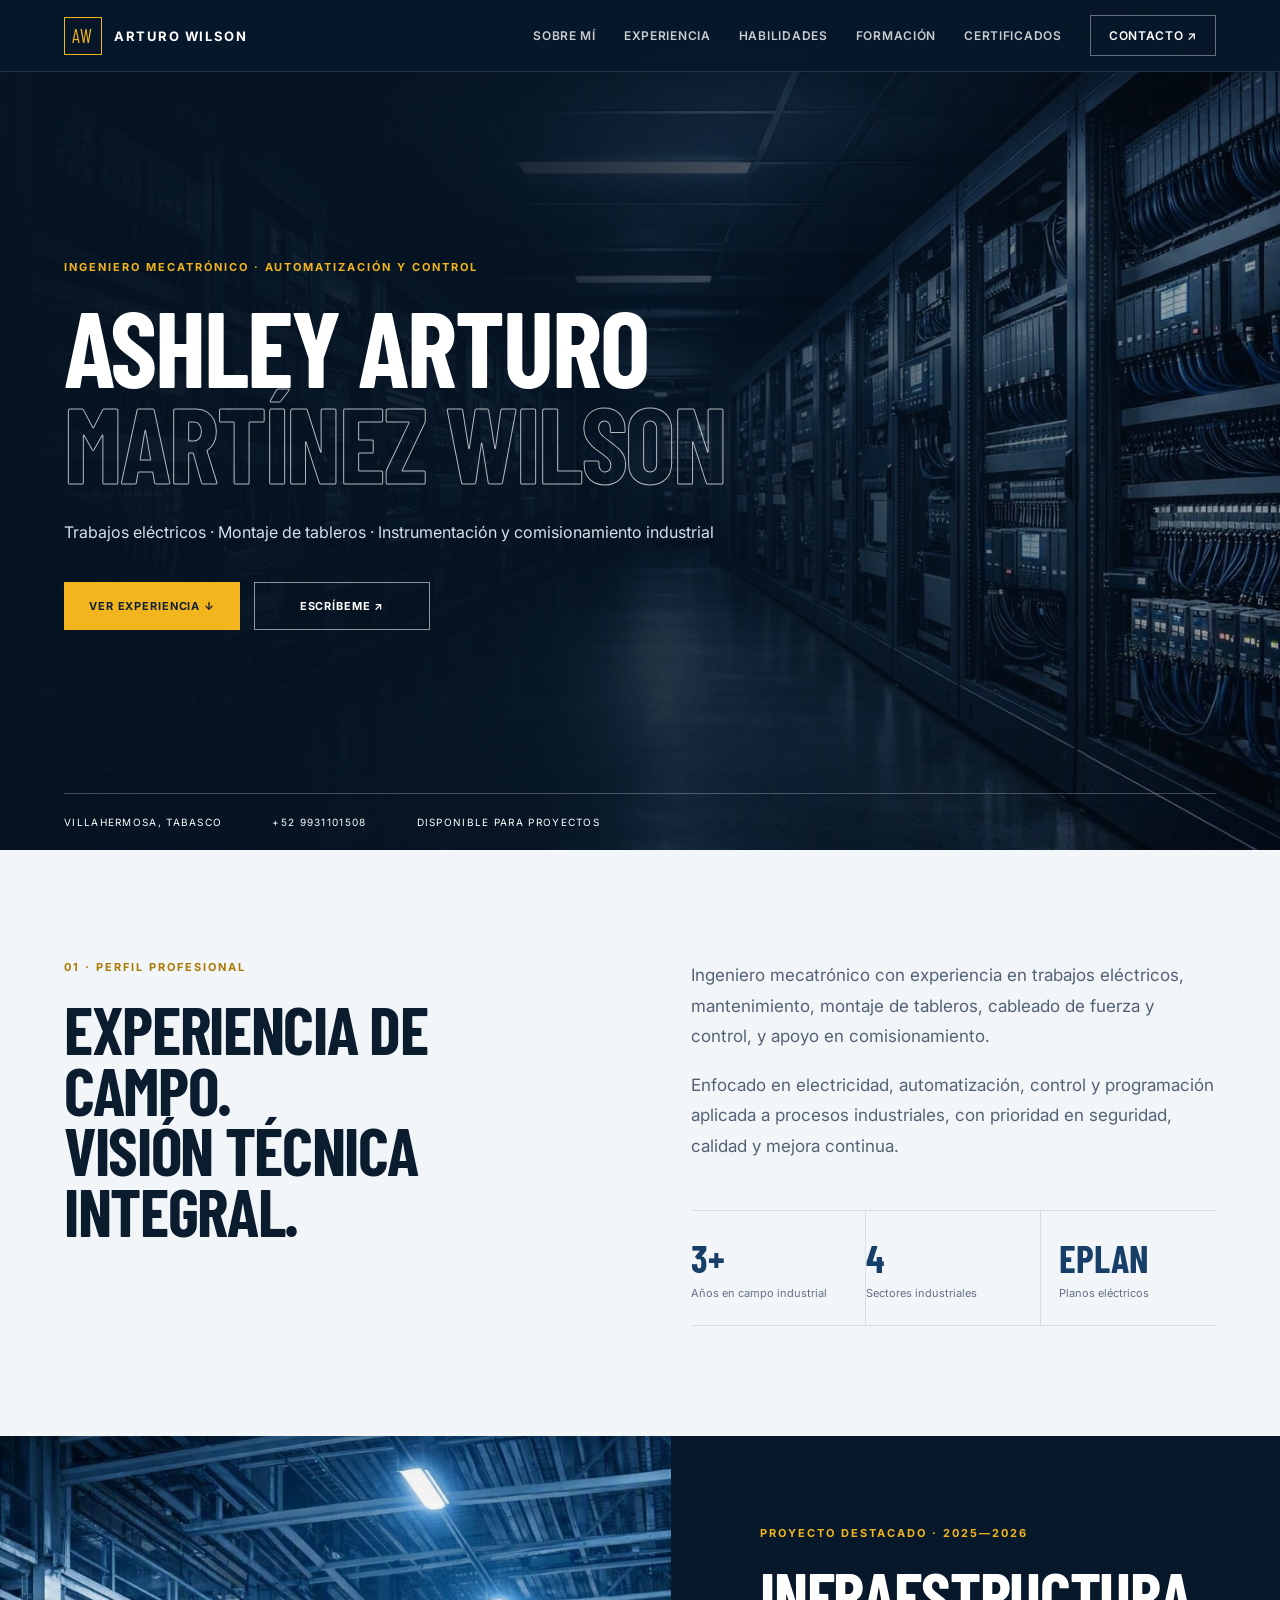
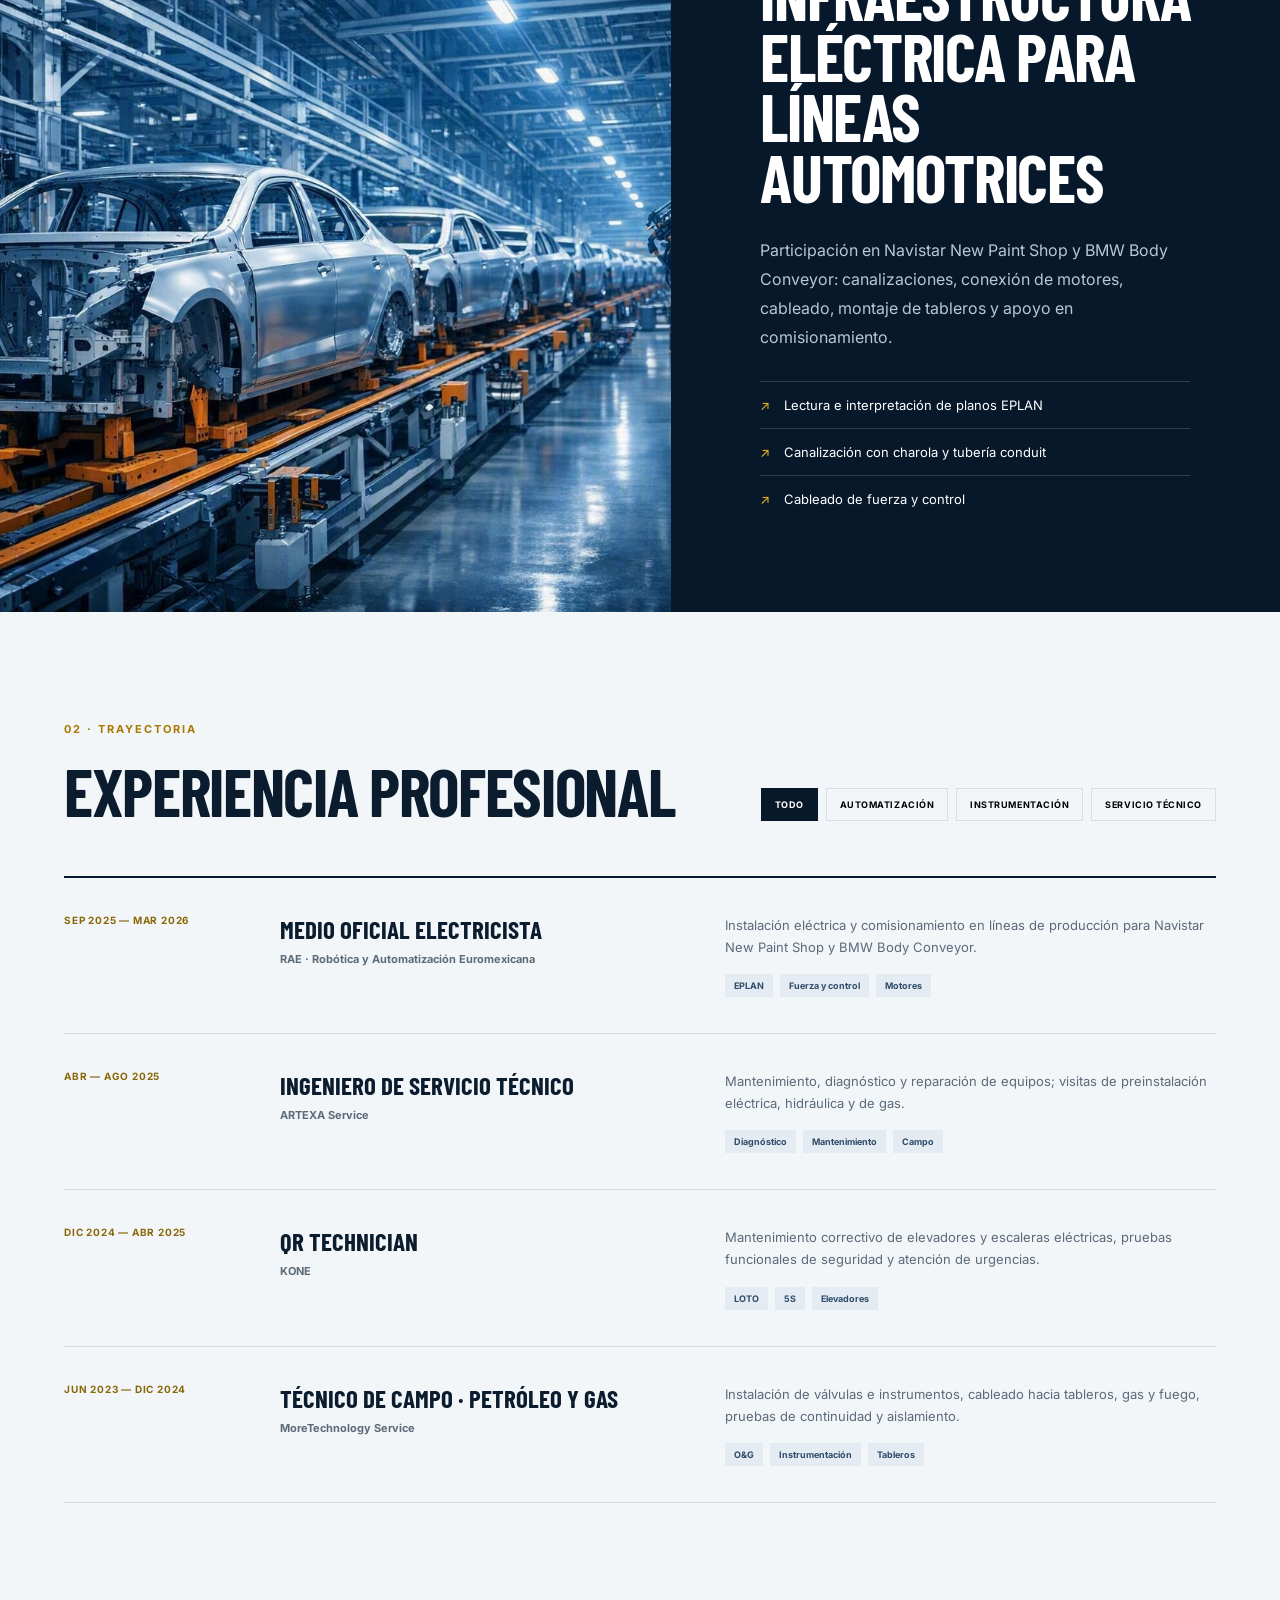
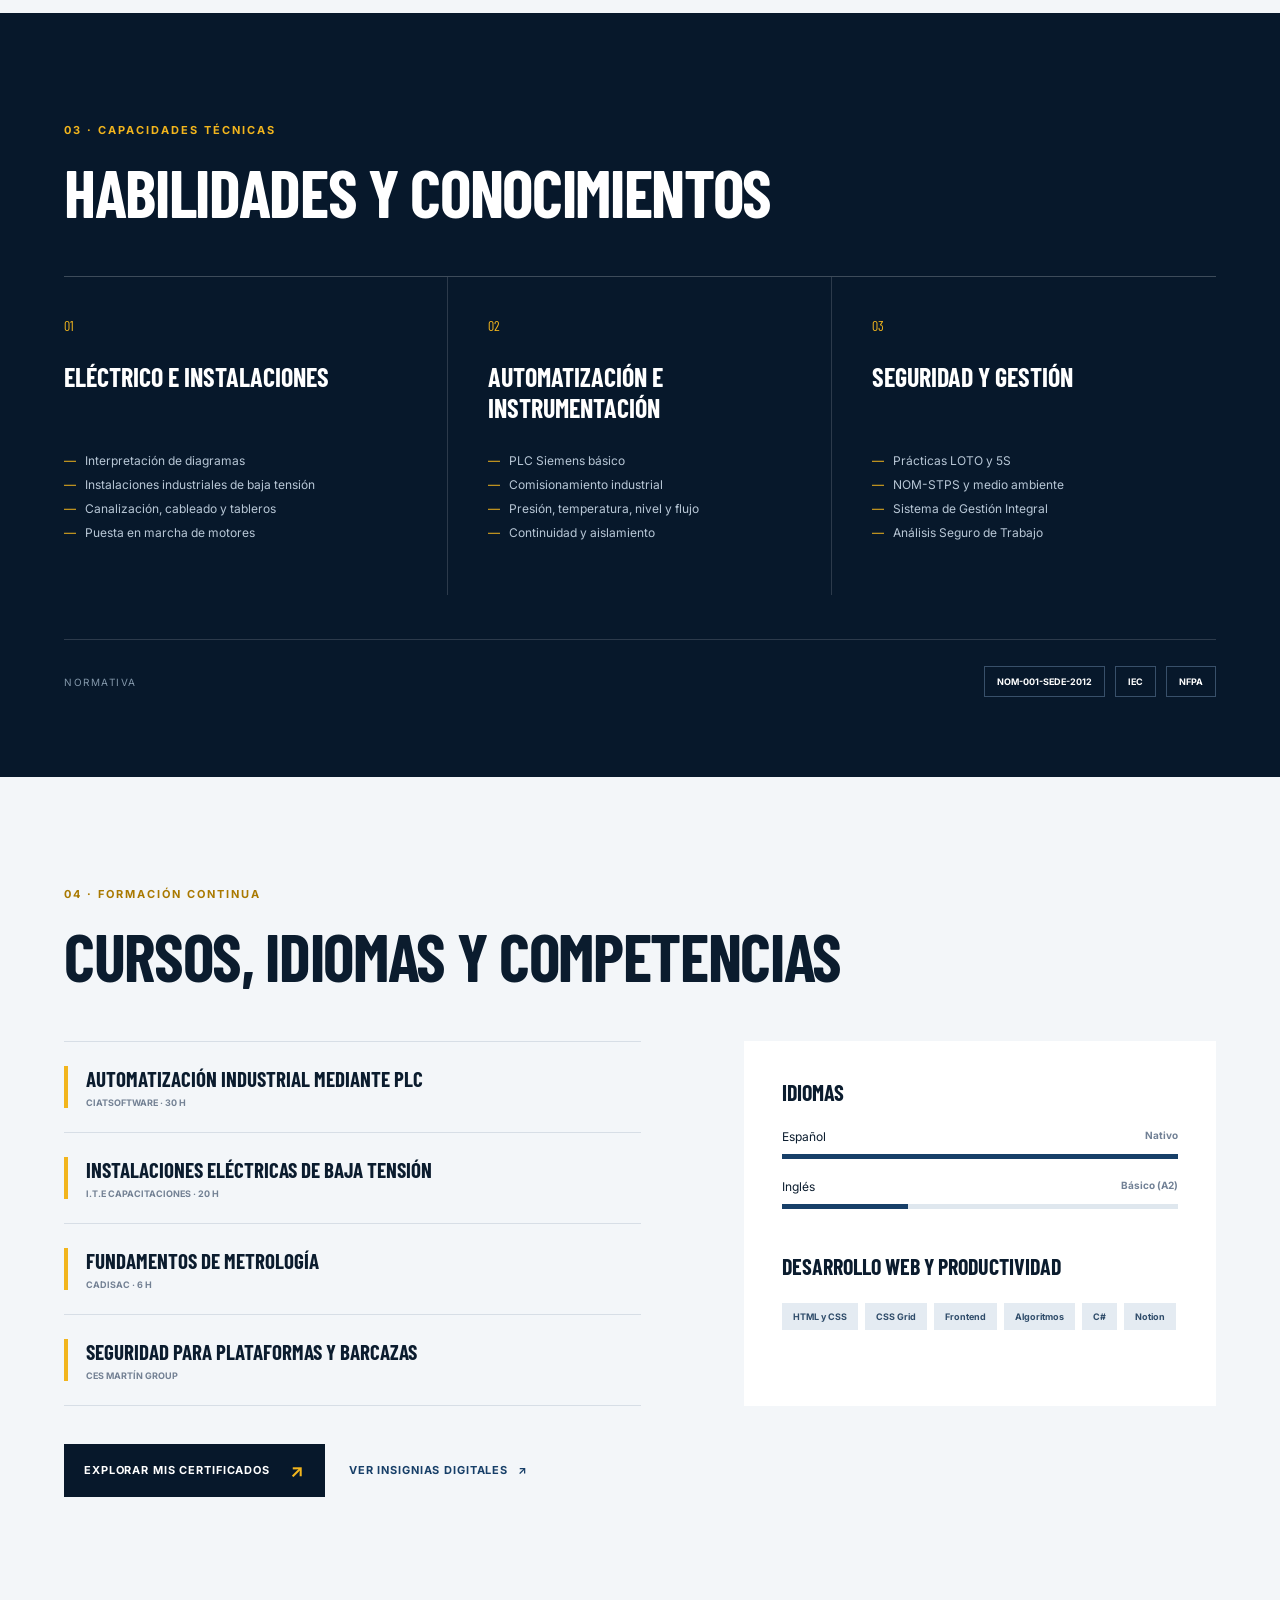
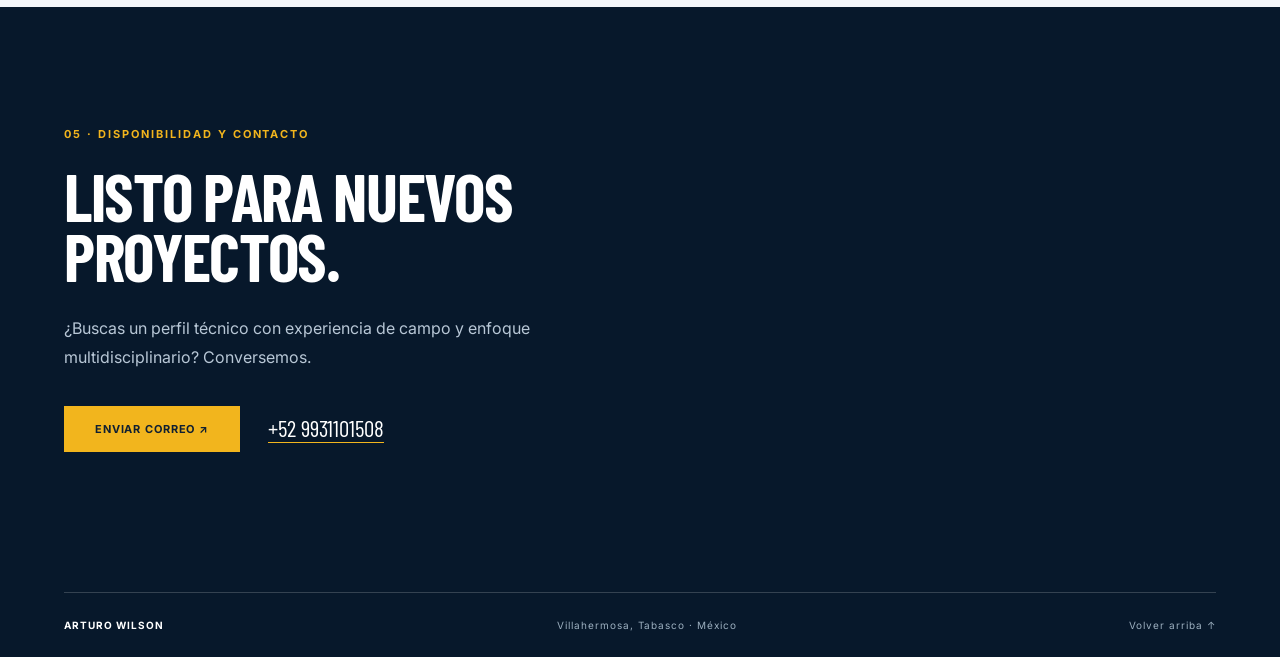
==== commit cfa0d64e: "Agregando un nuevo apartado a página de certificaciones" ====
--- a/index.html
+++ b/index.html
@@ -71,6 +71,7 @@
         <div class="learning-side reveal"><h3>Idiomas</h3><div class="language"><span>Español <b>Nativo</b></span><i><em style="width:100%"></em></i></div><div class="language"><span>Inglés <b>Básico (A2)</b></span><i><em style="width:32%"></em></i></div><h3>Desarrollo web y productividad</h3><div class="tags large"><span>HTML y CSS</span><span>CSS Grid</span><span>Frontend</span><span>Algoritmos</span><span>C#</span><span>Notion</span></div></div>
       </div>
       <a class="certificates-link" href="certificados.html">Explorar mis certificados <span aria-hidden="true">↗</span></a>
+      <a class="badges-link" href="certificados.html#insignias">Ver insignias digitales <span aria-hidden="true">↗</span></a>
     </section>
 
     <section class="contact" id="contacto"><div class="contact-bg"></div><div class="contact-inner reveal"><p class="eyebrow">05 · DISPONIBILIDAD Y CONTACTO</p><h2>Listo para nuevos<br>proyectos.</h2><p>¿Buscas un perfil técnico con experiencia de campo y enfoque multidisciplinario? Conversemos.</p><div class="contact-actions"><a class="button primary" href="mailto:ing.meca.arthur@outlook.com">Enviar correo ↗</a><a class="phone" href="tel:+529931101508">+52 9931101508</a></div></div><footer><strong>ARTURO WILSON</strong><span>Villahermosa, Tabasco · México</span><a href="#inicio">Volver arriba ↑</a></footer></section>
--- a/styles.css
+++ b/styles.css
@@ -16,3 +16,6 @@
 .certificates-link{display:inline-flex;gap:20px;align-items:center;margin-top:38px;padding:16px 20px;background:var(--navy);color:#fff;font-size:11px;font-weight:700;text-transform:uppercase;letter-spacing:.08em}
 .certificates-link:hover{background:var(--blue)}
 .certificates-link span{color:var(--yellow);font-size:18px}
+.badges-link{display:inline-flex;align-items:center;gap:10px;margin:20px 0 0 20px;color:var(--blue);font-size:11px;font-weight:700;text-transform:uppercase;letter-spacing:.08em}
+.badges-link:hover{text-decoration:underline}
+@media(max-width:560px){.badges-link{display:flex;margin:22px 0 0}}
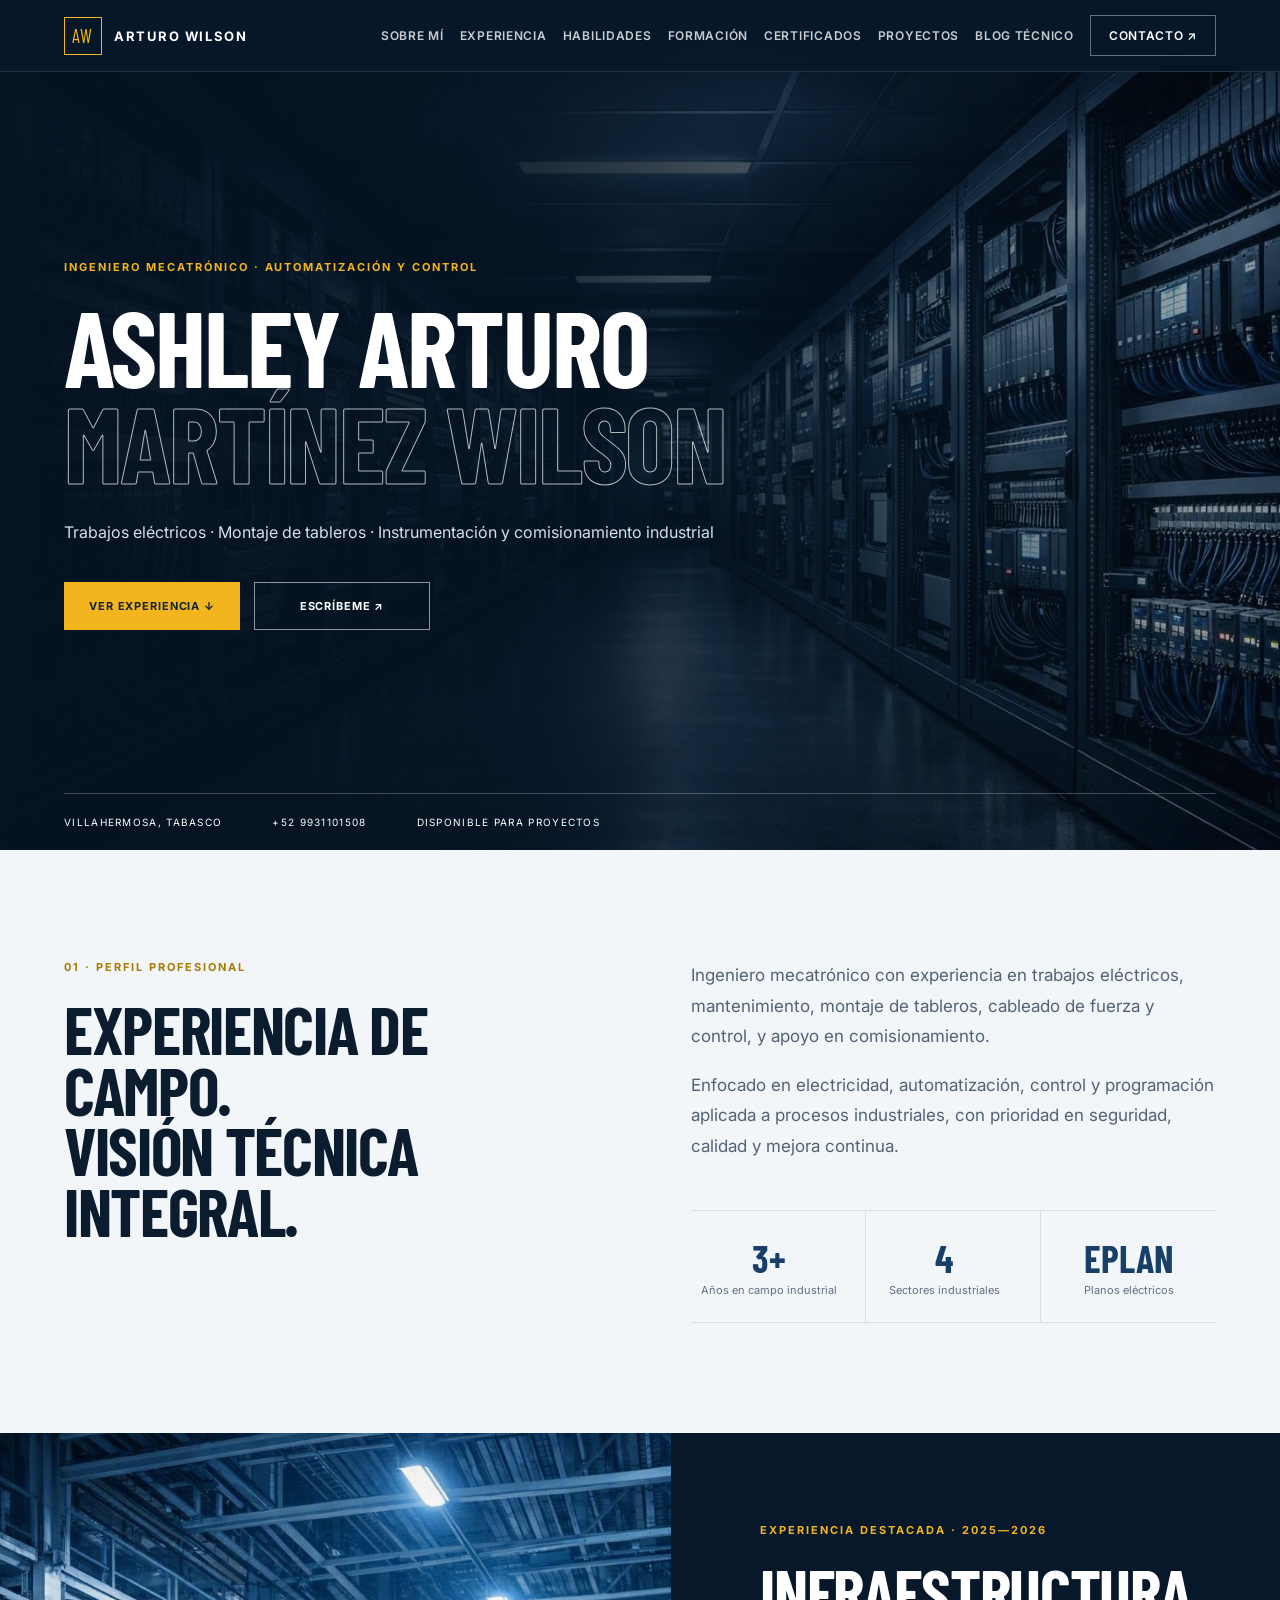
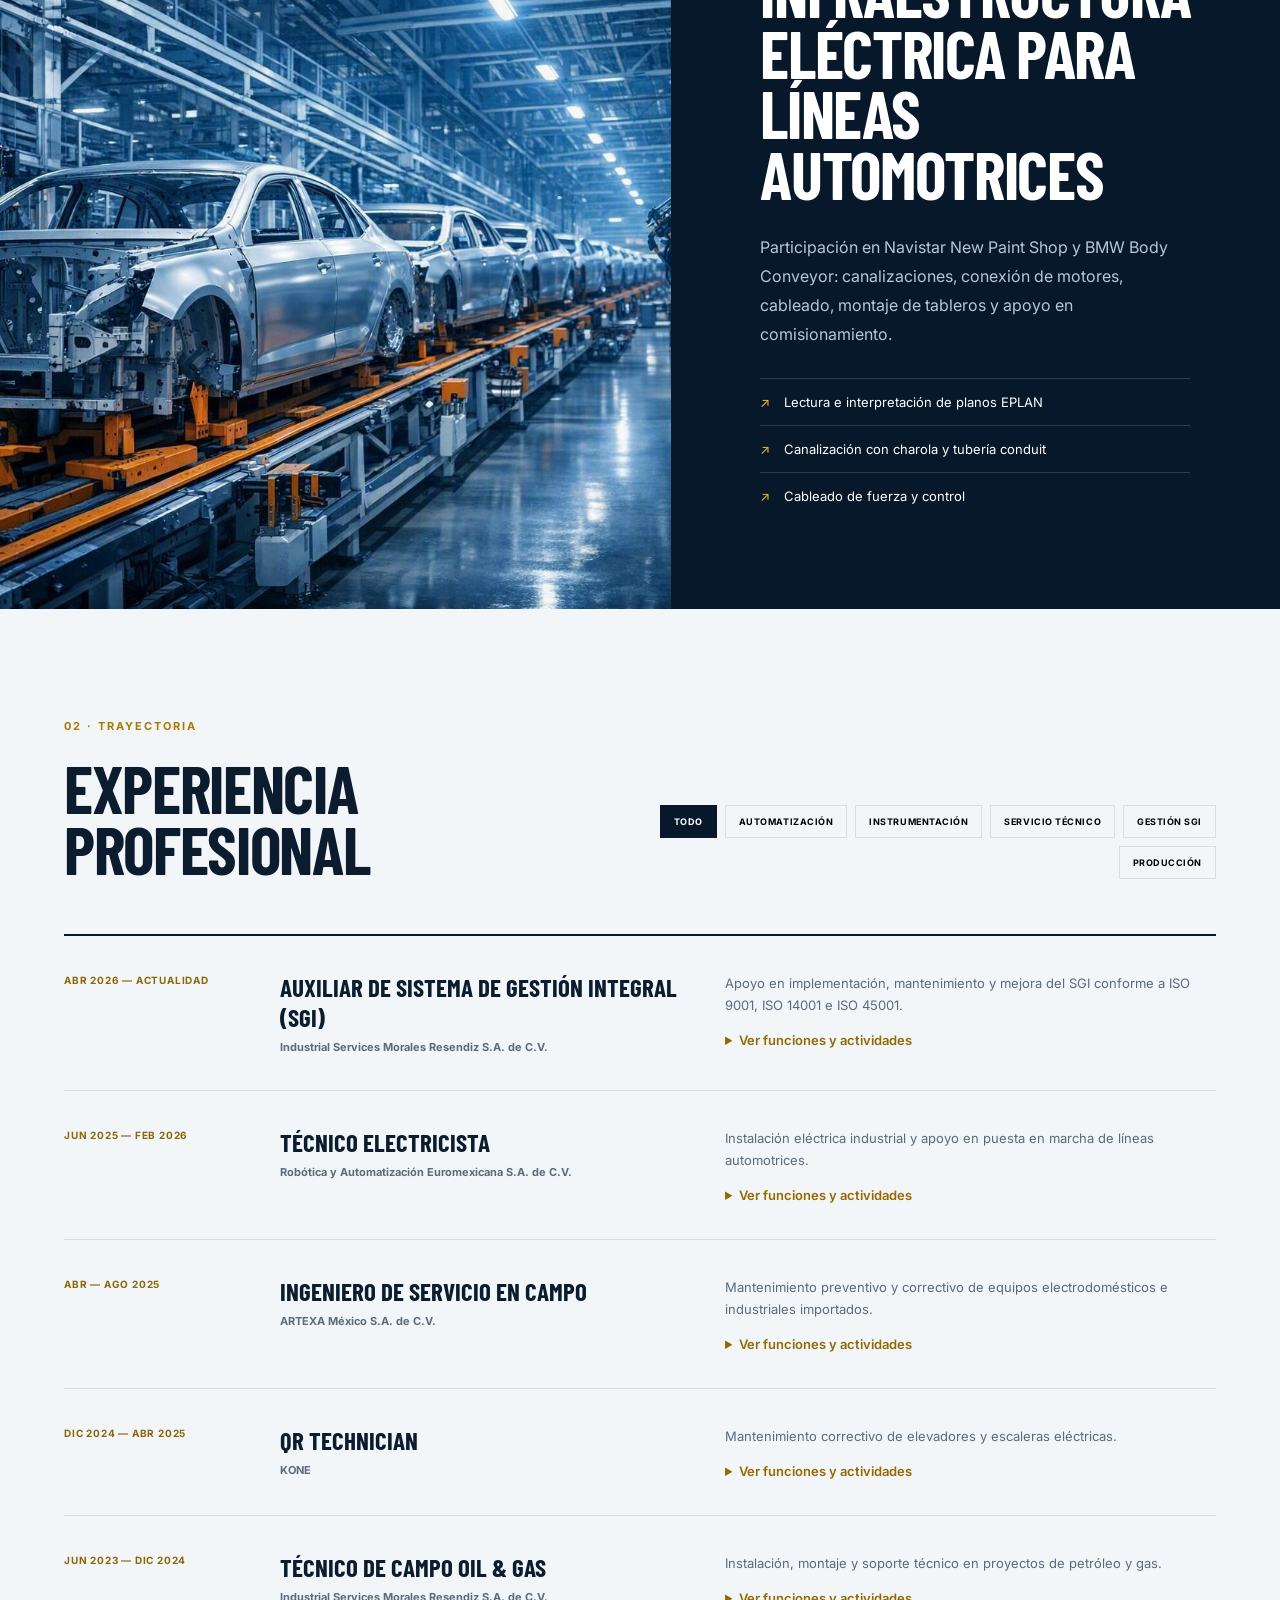
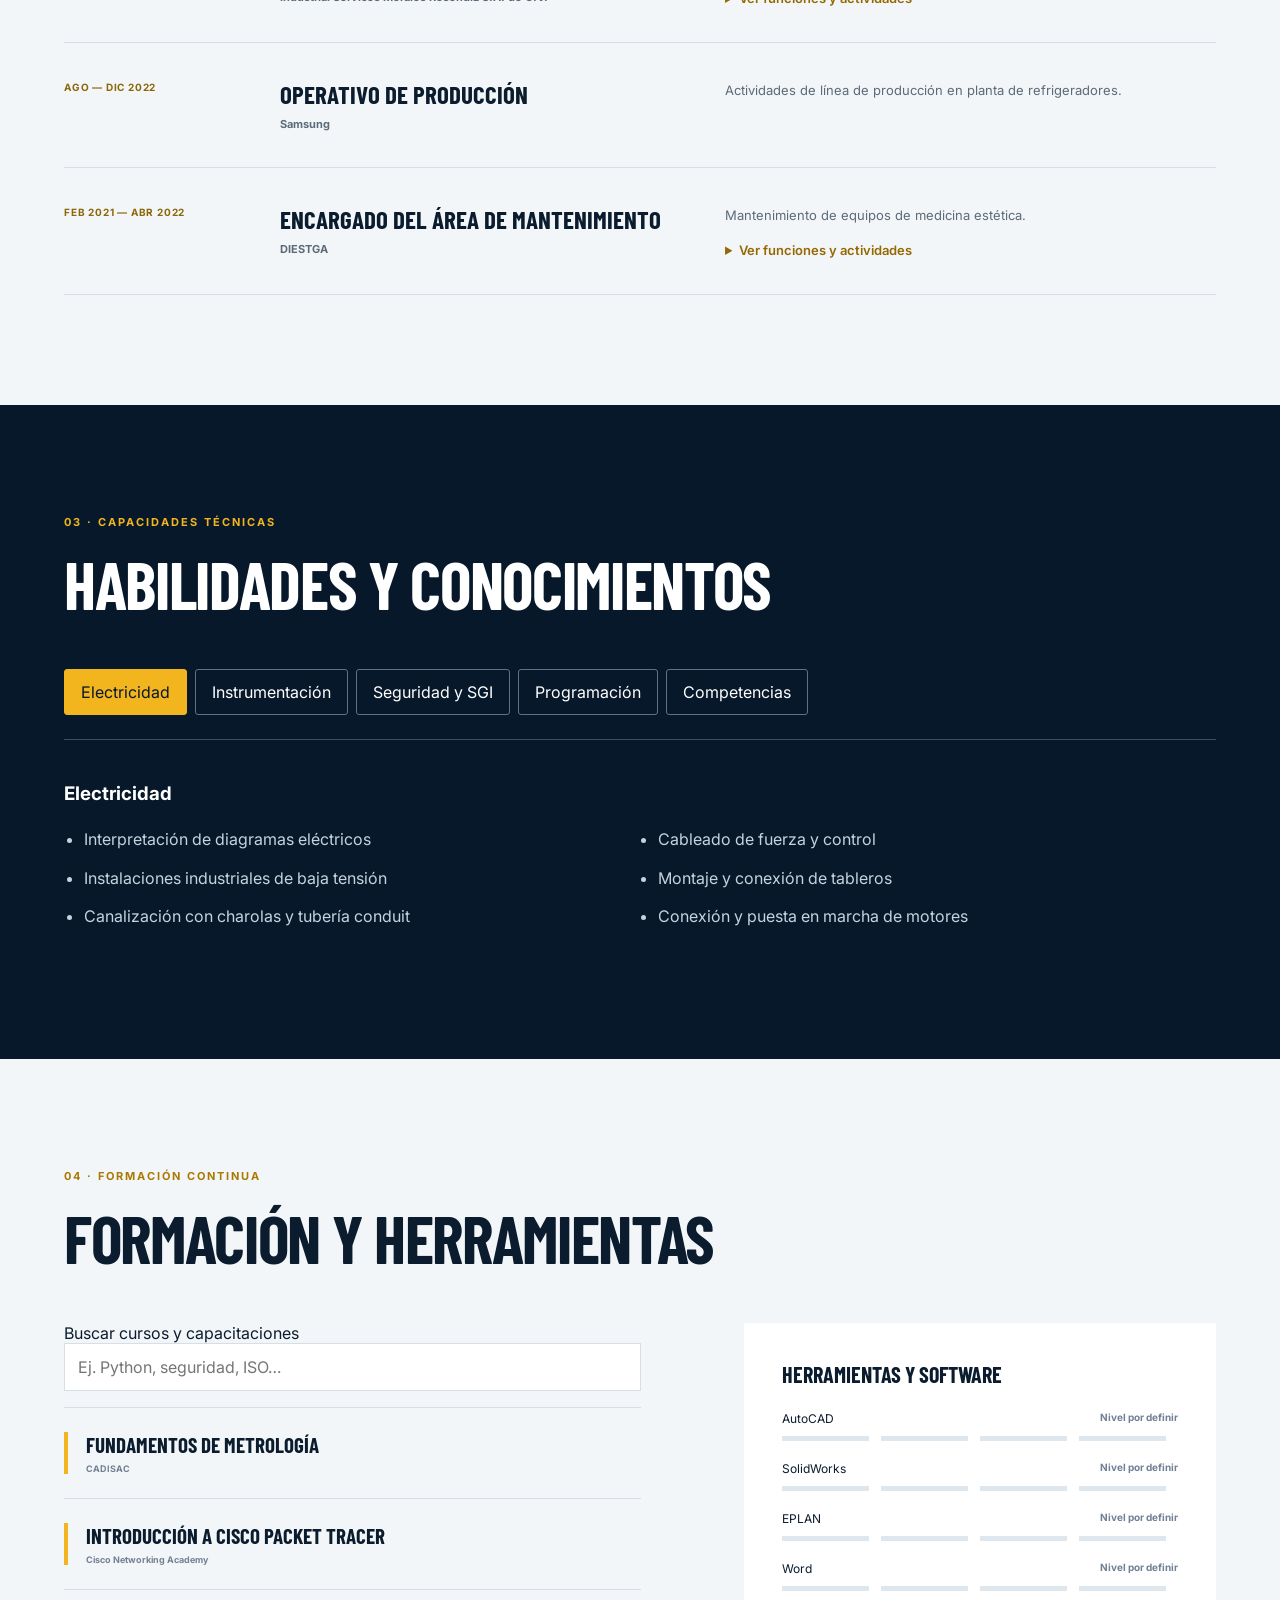
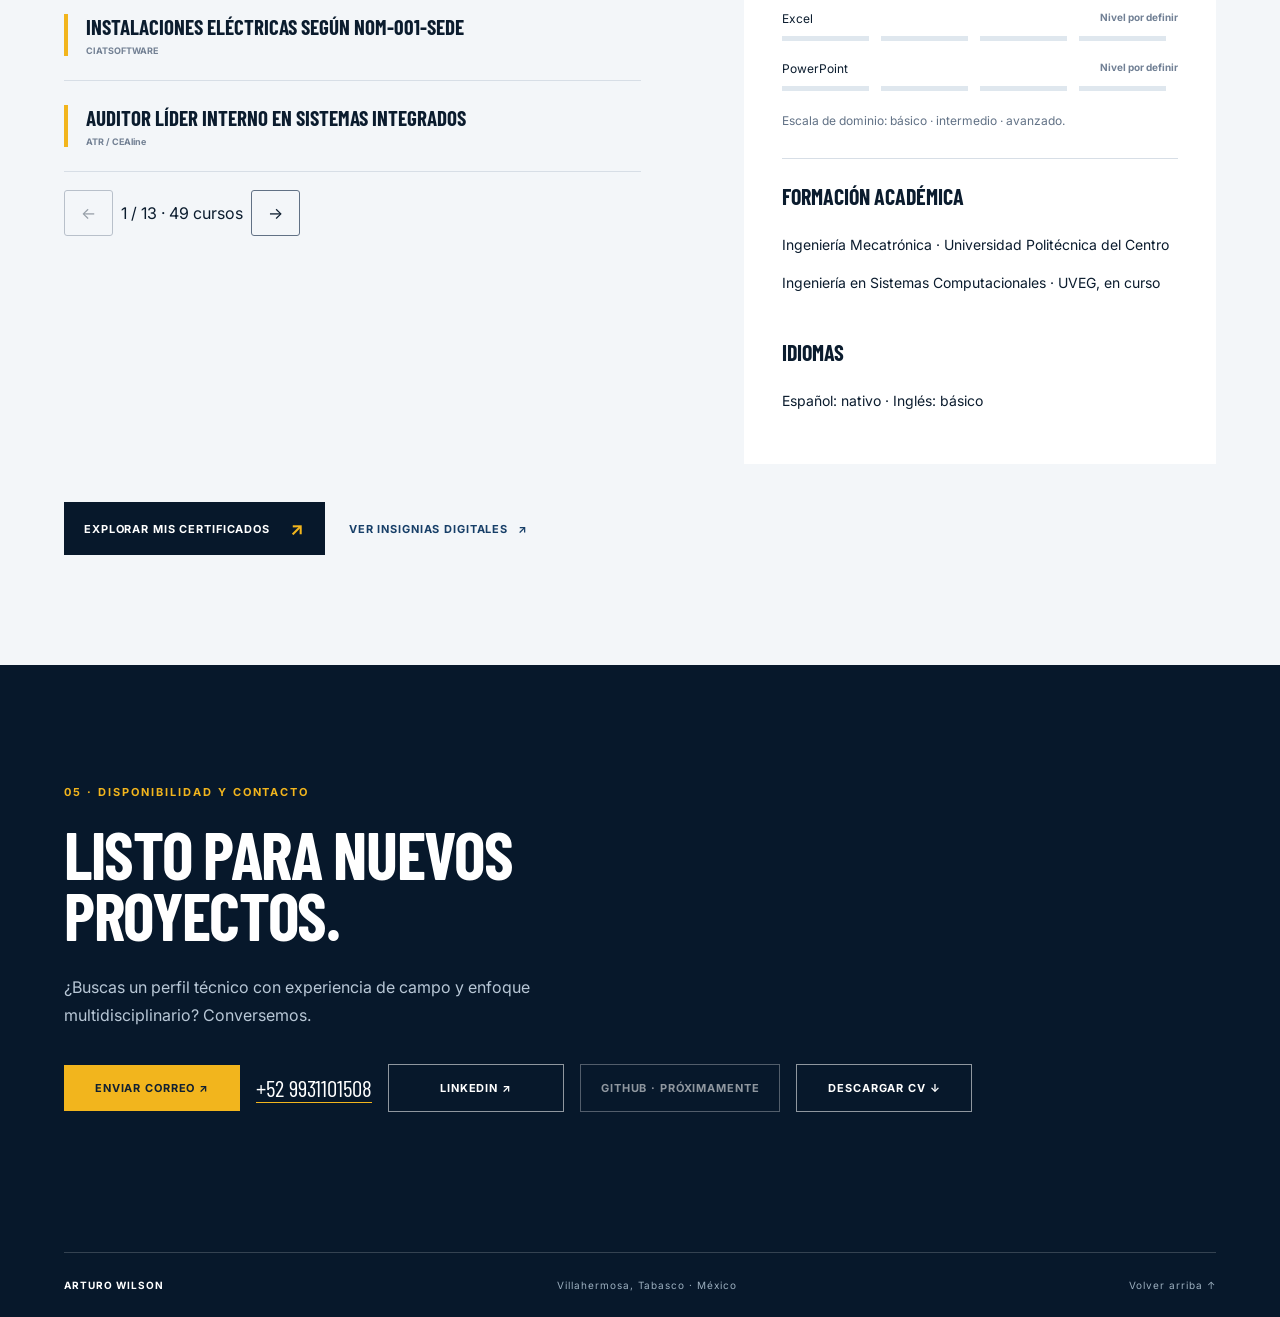
==== commit 1ebdd029: "Subiendo nueva versión del portafolio web" ====
--- a/index.html
+++ b/index.html
@@ -1,81 +1,66 @@
 <!DOCTYPE html>
+
 <html lang="es">
 <head>
-  <meta charset="UTF-8">
-  <meta name="viewport" content="width=device-width, initial-scale=1.0">
-  <meta name="description" content="Portafolio profesional de Ashley Arturo Martínez Wilson, ingeniero mecatrónico.">
-  <title>Arturo Wilson | Ingeniería Mecatrónica</title>
-  <link rel="stylesheet" href="styles.css">
+<meta charset="utf-8"/>
+<meta content="width=device-width, initial-scale=1.0" name="viewport"/>
+<meta content="Portafolio profesional de Ashley Arturo Martínez Wilson, ingeniero mecatrónico." name="description"/>
+<title>Arturo Wilson | Ingeniería Mecatrónica</title>
+<link href="css/styles.css" rel="stylesheet"/>
 </head>
 <body>
-  <header class="site-header">
-    <a class="brand" href="#inicio"><span>AW</span><strong>ARTURO WILSON</strong></a>
-    <button class="menu-button" aria-expanded="false" aria-label="Abrir menú"><i></i><i></i><i></i></button>
-    <nav>
-      <a href="#sobre-mi">Sobre mí</a><a href="#experiencia">Experiencia</a>
-      <a href="#habilidades">Habilidades</a><a href="#formacion">Formación</a>
-      <a href="certificados.html">Certificados</a>
-      <a class="nav-cta" href="#contacto">Contacto ↗</a>
-    </nav>
-  </header>
-
-  <main>
-    <section class="hero" id="inicio">
-      <div class="hero-overlay"></div>
-      <div class="hero-content reveal visible">
-        <p class="eyebrow">INGENIERO MECATRÓNICO · AUTOMATIZACIÓN Y CONTROL</p>
-        <h1>ASHLEY ARTURO<br><span>MARTÍNEZ WILSON</span></h1>
-        <p class="hero-copy">Trabajos eléctricos · Montaje de tableros · Instrumentación y comisionamiento industrial</p>
-        <div class="hero-actions"><a class="button primary" href="#experiencia">Ver experiencia ↓</a><a class="button ghost" href="mailto:ing.meca.arthur@outlook.com">Escríbeme ↗</a></div>
-      </div>
-      <div class="hero-contact"><span>VILLAHERMOSA, TABASCO</span><span>+52 9931101508</span><span>DISPONIBLE PARA PROYECTOS</span></div>
-    </section>
-
-    <section class="section about reveal" id="sobre-mi">
-      <div><p class="eyebrow dark">01 · PERFIL PROFESIONAL</p><h2>Experiencia de campo.<br>Visión técnica integral.</h2></div>
-      <div class="about-copy">
-        <p>Ingeniero mecatrónico con experiencia en trabajos eléctricos, mantenimiento, montaje de tableros, cableado de fuerza y control, y apoyo en comisionamiento.</p>
-        <p>Enfocado en electricidad, automatización, control y programación aplicada a procesos industriales, con prioridad en seguridad, calidad y mejora continua.</p>
-        <div class="stats"><div><strong>3+</strong><span>Años en campo industrial</span></div><div><strong>4</strong><span>Sectores industriales</span></div><div><strong>EPLAN</strong><span>Planos eléctricos</span></div></div>
-      </div>
-    </section>
-
-    <section class="project-feature reveal">
-      <div class="project-image" role="img" aria-label="Línea de producción automotriz"></div>
-      <div class="project-copy"><p class="eyebrow">PROYECTO DESTACADO · 2025—2026</p><h2>Infraestructura eléctrica para líneas automotrices</h2><p>Participación en Navistar New Paint Shop y BMW Body Conveyor: canalizaciones, conexión de motores, cableado, montaje de tableros y apoyo en comisionamiento.</p><ul><li>Lectura e interpretación de planos EPLAN</li><li>Canalización con charola y tubería conduit</li><li>Cableado de fuerza y control</li></ul></div>
-    </section>
-
-    <section class="section experience" id="experiencia">
-      <div class="section-heading reveal"><div><p class="eyebrow dark">02 · TRAYECTORIA</p><h2>Experiencia profesional</h2></div><div class="filters"><button class="active" data-filter="todos">Todo</button><button data-filter="automatizacion">Automatización</button><button data-filter="instrumentacion">Instrumentación</button><button data-filter="servicio">Servicio técnico</button></div></div>
-      <div class="timeline">
-        <article class="job reveal" data-category="automatizacion"><time>SEP 2025 — MAR 2026</time><div><h3>Medio Oficial Electricista</h3><h4>RAE · Robótica y Automatización Euromexicana</h4></div><div><p>Instalación eléctrica y comisionamiento en líneas de producción para Navistar New Paint Shop y BMW Body Conveyor.</p><div class="tags"><span>EPLAN</span><span>Fuerza y control</span><span>Motores</span></div></div></article>
-        <article class="job reveal" data-category="servicio"><time>ABR — AGO 2025</time><div><h3>Ingeniero de Servicio Técnico</h3><h4>ARTEXA Service</h4></div><div><p>Mantenimiento, diagnóstico y reparación de equipos; visitas de preinstalación eléctrica, hidráulica y de gas.</p><div class="tags"><span>Diagnóstico</span><span>Mantenimiento</span><span>Campo</span></div></div></article>
-        <article class="job reveal" data-category="servicio"><time>DIC 2024 — ABR 2025</time><div><h3>QR Technician</h3><h4>KONE</h4></div><div><p>Mantenimiento correctivo de elevadores y escaleras eléctricas, pruebas funcionales de seguridad y atención de urgencias.</p><div class="tags"><span>LOTO</span><span>5S</span><span>Elevadores</span></div></div></article>
-        <article class="job reveal" data-category="instrumentacion"><time>JUN 2023 — DIC 2024</time><div><h3>Técnico de Campo · Petróleo y Gas</h3><h4>MoreTechnology Service</h4></div><div><p>Instalación de válvulas e instrumentos, cableado hacia tableros, gas y fuego, pruebas de continuidad y aislamiento.</p><div class="tags"><span>O&amp;G</span><span>Instrumentación</span><span>Tableros</span></div></div></article>
-      </div>
-    </section>
-
-    <section class="skills" id="habilidades"><div class="section skills-inner">
-      <div class="section-heading reveal"><div><p class="eyebrow">03 · CAPACIDADES TÉCNICAS</p><h2>Habilidades y conocimientos</h2></div></div>
-      <div class="skill-grid">
-        <article class="reveal"><span class="skill-number">01</span><h3>Eléctrico e instalaciones</h3><ul><li>Interpretación de diagramas</li><li>Instalaciones industriales de baja tensión</li><li>Canalización, cableado y tableros</li><li>Puesta en marcha de motores</li></ul></article>
-        <article class="reveal"><span class="skill-number">02</span><h3>Automatización e instrumentación</h3><ul><li>PLC Siemens básico</li><li>Comisionamiento industrial</li><li>Presión, temperatura, nivel y flujo</li><li>Continuidad y aislamiento</li></ul></article>
-        <article class="reveal"><span class="skill-number">03</span><h3>Seguridad y gestión</h3><ul><li>Prácticas LOTO y 5S</li><li>NOM-STPS y medio ambiente</li><li>Sistema de Gestión Integral</li><li>Análisis Seguro de Trabajo</li></ul></article>
-      </div><div class="standards reveal"><span>NORMATIVA</span><b>NOM-001-SEDE-2012</b><b>IEC</b><b>NFPA</b></div>
-    </div></section>
-
-    <section class="section learning" id="formacion">
-      <div class="section-heading reveal"><div><p class="eyebrow dark">04 · FORMACIÓN CONTINUA</p><h2>Cursos, idiomas y competencias</h2></div></div>
-      <div class="learning-grid">
-        <div class="courses"><div class="course reveal"><i></i><div><h3>Automatización Industrial mediante PLC</h3><p>CIATSOFTWARE · 30 H</p></div></div><div class="course reveal"><i></i><div><h3>Instalaciones Eléctricas de Baja Tensión</h3><p>I.T.E CAPACITACIONES · 20 H</p></div></div><div class="course reveal"><i></i><div><h3>Fundamentos de Metrología</h3><p>CADISAC · 6 H</p></div></div><div class="course reveal"><i></i><div><h3>Seguridad para Plataformas y Barcazas</h3><p>CES MARTÍN GROUP</p></div></div></div>
-        <div class="learning-side reveal"><h3>Idiomas</h3><div class="language"><span>Español <b>Nativo</b></span><i><em style="width:100%"></em></i></div><div class="language"><span>Inglés <b>Básico (A2)</b></span><i><em style="width:32%"></em></i></div><h3>Desarrollo web y productividad</h3><div class="tags large"><span>HTML y CSS</span><span>CSS Grid</span><span>Frontend</span><span>Algoritmos</span><span>C#</span><span>Notion</span></div></div>
-      </div>
-      <a class="certificates-link" href="certificados.html">Explorar mis certificados <span aria-hidden="true">↗</span></a>
-      <a class="badges-link" href="certificados.html#insignias">Ver insignias digitales <span aria-hidden="true">↗</span></a>
-    </section>
-
-    <section class="contact" id="contacto"><div class="contact-bg"></div><div class="contact-inner reveal"><p class="eyebrow">05 · DISPONIBILIDAD Y CONTACTO</p><h2>Listo para nuevos<br>proyectos.</h2><p>¿Buscas un perfil técnico con experiencia de campo y enfoque multidisciplinario? Conversemos.</p><div class="contact-actions"><a class="button primary" href="mailto:ing.meca.arthur@outlook.com">Enviar correo ↗</a><a class="phone" href="tel:+529931101508">+52 9931101508</a></div></div><footer><strong>ARTURO WILSON</strong><span>Villahermosa, Tabasco · México</span><a href="#inicio">Volver arriba ↑</a></footer></section>
-  </main>
-  <script src="script.js"></script>
-</body>
+<header class="site-header">
+<a class="brand" href="#inicio"><span>AW</span><strong>ARTURO WILSON</strong></a>
+<button aria-expanded="false" aria-label="Abrir menú" class="menu-button"><i></i><i></i><i></i></button>
+<nav>
+<a href="#sobre-mi">Sobre mí</a><a href="#experiencia">Experiencia</a>
+<a href="#habilidades">Habilidades</a><a href="#formacion">Formación</a>
+<a href="certificados.html">Certificados</a>
+<a href="proyectos.html">Proyectos</a><a href="blog.html">Blog técnico</a><a class="nav-cta" href="#contacto">Contacto ↗</a>
+</nav>
+</header>
+<main>
+<section class="hero" id="inicio">
+<div class="hero-overlay"></div>
+<div class="hero-content reveal visible">
+<p class="eyebrow">INGENIERO MECATRÓNICO · AUTOMATIZACIÓN Y CONTROL</p>
+<h1>ASHLEY ARTURO<br/><span>MARTÍNEZ WILSON</span></h1>
+<p class="hero-copy">Trabajos eléctricos · Montaje de tableros · Instrumentación y comisionamiento industrial</p>
+<div class="hero-actions"><a class="button primary" href="#experiencia">Ver experiencia ↓</a><a class="button ghost" href="mailto:ing.meca.arthur@outlook.com">Escríbeme ↗</a></div>
+</div>
+<div class="hero-contact"><span>VILLAHERMOSA, TABASCO</span><span>+52 9931101508</span><span>DISPONIBLE PARA PROYECTOS</span></div>
+</section>
+<section class="section about reveal" id="sobre-mi">
+<div><p class="eyebrow dark">01 · PERFIL PROFESIONAL</p><h2>Experiencia de campo.<br/>Visión técnica integral.</h2></div>
+<div class="about-copy">
+<p>Ingeniero mecatrónico con experiencia en trabajos eléctricos, mantenimiento, montaje de tableros, cableado de fuerza y control, y apoyo en comisionamiento.</p>
+<p>Enfocado en electricidad, automatización, control y programación aplicada a procesos industriales, con prioridad en seguridad, calidad y mejora continua.</p>
+<div class="stats"><div><strong>3+</strong><span>Años en campo industrial</span></div><div><strong>4</strong><span>Sectores industriales</span></div><div><strong>EPLAN</strong><span>Planos eléctricos</span></div></div>
+</div>
+</section>
+<section class="project-feature reveal">
+<div aria-label="Línea de producción automotriz" class="project-image" role="img"></div>
+<div class="project-copy"><p class="eyebrow">EXPERIENCIA DESTACADA · 2025—2026</p><h2>Infraestructura eléctrica para líneas automotrices</h2><p>Participación en Navistar New Paint Shop y BMW Body Conveyor: canalizaciones, conexión de motores, cableado, montaje de tableros y apoyo en comisionamiento.</p><ul><li>Lectura e interpretación de planos EPLAN</li><li>Canalización con charola y tubería conduit</li><li>Cableado de fuerza y control</li></ul></div>
+</section>
+<section class="section experience" id="experiencia">
+<div class="section-heading reveal"><div><p class="eyebrow dark">02 · TRAYECTORIA</p><h2>Experiencia profesional</h2></div><div class="filters"><button aria-pressed="true" class="active" data-filter="todos">Todo</button><button aria-pressed="false" data-filter="automatizacion">Automatización</button><button aria-pressed="false" data-filter="instrumentacion">Instrumentación</button><button aria-pressed="false" data-filter="servicio">Servicio técnico</button><button aria-pressed="false" data-filter="gestion" type="button">Gestión SGI</button><button aria-pressed="false" data-filter="produccion" type="button">Producción</button></div></div>
+<div class="timeline"><article class="job" data-category="gestion"><time>ABR 2026 — ACTUALIDAD</time><div><h3>Auxiliar de Sistema de Gestión Integral (SGI)</h3><h4>Industrial Services Morales Resendiz S.A. de C.V.</h4></div><div><p>Apoyo en implementación, mantenimiento y mejora del SGI conforme a ISO 9001, ISO 14001 e ISO 45001.</p><details><summary>Ver funciones y actividades</summary><ul><li>Control de procedimientos, formatos, registros y matrices.</li><li>Preparación y seguimiento de auditorías y acciones correctivas.</li><li>Evaluación de riesgos laborales, aspectos e impactos ambientales.</li><li>Seguimiento de indicadores y requisitos legales; implementación de NOM-STPS.</li><li>Inspecciones de seguridad, EPP y equipos de emergencia; planes de emergencia.</li><li>Término previsto: noviembre de 2026.</li></ul></details></div></article><article class="job" data-category="automatizacion"><time>JUN 2025 — FEB 2026</time><div><h3>Técnico electricista</h3><h4>Robótica y Automatización Euromexicana S.A. de C.V.</h4></div><div><p>Instalación eléctrica industrial y apoyo en puesta en marcha de líneas automotrices.</p><details><summary>Ver funciones y actividades</summary><ul><li>Canalizaciones con charolas y tubería conduit.</li><li>Cableado de fuerza y control; montaje y conexión de tableros.</li><li>Conexión de motores y verificación de sentido de giro.</li><li>Comisionamiento, revisión de señales e interpretación de planos EPLAN.</li></ul></details></div></article><article class="job" data-category="servicio"><time>ABR — AGO 2025</time><div><h3>Ingeniero de servicio en campo</h3><h4>ARTEXA México S.A. de C.V.</h4></div><div><p>Mantenimiento preventivo y correctivo de equipos electrodomésticos e industriales importados.</p><details><summary>Ver funciones y actividades</summary><ul><li>Diagnóstico de fallas eléctricas, mecánicas e hidráulicas.</li><li>Visitas de preinstalación: electricidad, agua, gas y ventilación.</li><li>Ajustes, reparaciones, pruebas funcionales y reportes técnicos.</li></ul></details></div></article><article class="job" data-category="servicio"><time>DIC 2024 — ABR 2025</time><div><h3>QR Technician</h3><h4>KONE</h4></div><div><p>Mantenimiento correctivo de elevadores y escaleras eléctricas.</p><details><summary>Ver funciones y actividades</summary><ul><li>Diagnóstico de sensores, interruptores y componentes de control.</li><li>Atención de urgencias y pruebas de mecanismos de seguridad.</li><li>Aplicación de 5S y procedimientos LOTO.</li></ul></details></div></article><article class="job" data-category="instrumentacion"><time>JUN 2023 — DIC 2024</time><div><h3>Técnico de campo Oil &amp; Gas</h3><h4>Industrial Services Morales Resendiz S.A. de C.V.</h4></div><div><p>Instalación, montaje y soporte técnico en proyectos de petróleo y gas.</p><details><summary>Ver funciones y actividades</summary><ul><li>Instalación de válvulas e instrumentos de presión, temperatura, nivel y flujo.</li><li>Tendido de cableado de potencia, control y señal.</li><li>Apoyo en sistemas de gas y fuego.</li><li>Pruebas de continuidad, aislamiento y verificación de señales.</li><li>Coordinación con ingeniería, supervisión y seguridad; reportes de avances.</li></ul></details></div></article><article class="job" data-category="produccion"><time>AGO — DIC 2022</time><div><h3>Operativo de producción</h3><h4>Samsung</h4></div><div><p>Actividades de línea de producción en planta de refrigeradores.</p></div></article><article class="job" data-category="servicio"><time>FEB 2021 — ABR 2022</time><div><h3>Encargado del área de mantenimiento</h3><h4>DIESTGA</h4></div><div><p>Mantenimiento de equipos de medicina estética.</p><details><summary>Ver funciones y actividades</summary><ul><li>Atención de fallas y elaboración de reportes de mantenimiento.</li><li>Organización del mantenimiento preventivo y correctivo.</li></ul></details></div></article></div>
+</section>
+<section class="skills" id="habilidades"><div class="section skills-inner">
+<div class="section-heading reveal"><div><p class="eyebrow">03 · CAPACIDADES TÉCNICAS</p><h2>Habilidades y conocimientos</h2></div></div>
+<div aria-label="Áreas de conocimiento" class="skill-tabs" role="tablist"><button aria-controls="panel-0" aria-selected="true" id="tab-0" role="tab" tabindex="0">Electricidad</button><button aria-controls="panel-1" aria-selected="false" id="tab-1" role="tab" tabindex="-1">Instrumentación</button><button aria-controls="panel-2" aria-selected="false" id="tab-2" role="tab" tabindex="-1">Seguridad y SGI</button><button aria-controls="panel-3" aria-selected="false" id="tab-3" role="tab" tabindex="-1">Programación</button><button aria-controls="panel-4" aria-selected="false" id="tab-4" role="tab" tabindex="-1">Competencias</button></div><div aria-labelledby="tab-0" class="skill-panel" id="panel-0" role="tabpanel"><h3>Electricidad</h3><ul><li>Interpretación de diagramas eléctricos</li><li>Instalaciones industriales de baja tensión</li><li>Canalización con charolas y tubería conduit</li><li>Cableado de fuerza y control</li><li>Montaje y conexión de tableros</li><li>Conexión y puesta en marcha de motores</li></ul></div><div aria-labelledby="tab-1" class="skill-panel" hidden="" id="panel-1" role="tabpanel"><h3>Instrumentación</h3><ul><li>Señales de control</li><li>Instrumentación industrial: presión, temperatura, nivel y flujo</li><li>Sistemas de gas y fuego</li><li>Pruebas de continuidad y aislamiento</li><li>Verificación de señales y apoyo en comisionamiento</li></ul></div><div aria-labelledby="tab-2" class="skill-panel" hidden="" id="panel-2" role="tabpanel"><h3>Seguridad y SGI</h3><ul><li>LOTO, 5S y Análisis Seguro de Trabajo (AST)</li><li>Permisos de trabajo</li><li>ISO 9001, ISO 14001, ISO 45001 e ISO 19011</li><li>Control documental, indicadores y auditorías</li><li>Riesgos laborales, aspectos e impactos ambientales</li><li>Planes de emergencia e inspecciones</li><li>Conocimiento general de NOM-STPS: 001, 002, 004, 005, 006, 009, 011, 018, 019, 020, 022, 024, 025, 026, 027, 029, 030, 031, 033, 035 y 036</li></ul></div><div aria-labelledby="tab-3" class="skill-panel" hidden="" id="panel-3" role="tabpanel"><h3>Programación</h3><ul><li>Formación en HTML y CSS, CSS Grid y Frontend</li><li>Pensamiento lógico, algoritmos, estructuras y funciones</li><li>Fundamentos de Python</li><li>Introducción a la terminal y línea de comandos</li><li>Introducción a Cisco Packet Tracer</li></ul></div><div aria-labelledby="tab-4" class="skill-panel" hidden="" id="panel-4" role="tabpanel"><h3>Competencias</h3><ul><li>Comunicación asertiva</li><li>Adaptabilidad</li><li>Trabajo en equipo</li><li>Inteligencia emocional</li><li>Organización y gestión del tiempo</li></ul></div>
+</div></section>
+<section class="section learning" id="formacion">
+<div class="section-heading reveal"><div><p class="eyebrow dark">04 · FORMACIÓN CONTINUA</p><h2>Formación y herramientas</h2></div></div>
+<div class="learning-grid">
+<div class="courses"><label for="course-search">Buscar cursos y capacitaciones</label><input class="course-search" id="course-search" placeholder="Ej. Python, seguridad, ISO…" type="search"/><div id="course-list"></div><div class="course-controls"><button aria-label="Cursos anteriores" id="course-prev" type="button">←</button><span id="course-count" role="status"></span><button aria-label="Cursos siguientes" id="course-next" type="button">→</button></div></div>
+<div class="learning-side"><h3>Herramientas y software</h3><div id="tool-levels"></div><p class="small-note">Escala de dominio: básico · intermedio · avanzado.</p><div class="education"><h3>Formación académica</h3><p>Ingeniería Mecatrónica · Universidad Politécnica del Centro</p><p>Ingeniería en Sistemas Computacionales · UVEG, en curso</p><h3>Idiomas</h3><p>Español: nativo · Inglés: básico</p></div></div>
+</div>
+<a class="certificates-link" href="certificados.html">Explorar mis certificados <span aria-hidden="true">↗</span></a>
+<a class="badges-link" href="certificados.html#insignias">Ver insignias digitales <span aria-hidden="true">↗</span></a>
+</section>
+<section class="contact" id="contacto"><div class="contact-bg"></div><div class="contact-inner reveal"><p class="eyebrow">05 · DISPONIBILIDAD Y CONTACTO</p><h2>Listo para nuevos<br/>proyectos.</h2><p>¿Buscas un perfil técnico con experiencia de campo y enfoque multidisciplinario? Conversemos.</p><div class="contact-actions"><a class="button primary" href="mailto:ing.meca.arthur@outlook.com">Enviar correo ↗</a><a class="phone" href="tel:+529931101508">+52 9931101508</a><a class="button ghost" href="https://www.linkedin.com/in/ashleywilsonm/" rel="noopener noreferrer" target="_blank">LinkedIn ↗</a><span aria-disabled="true" class="button ghost contact-pending" id="github-contact">GitHub · próximamente</span><a class="button ghost" download="CV_Arturo_Wilson.pdf" href="assets/documentos/CV_Arturo_Wilson.pdf">Descargar CV ↓</a></div></div><footer><strong>ARTURO WILSON</strong><span>Villahermosa, Tabasco · México</span><a href="#inicio">Volver arriba ↑</a></footer></section>
+</main>
+<script src="js/certificados-datos.js"></script><script src="js/perfil-datos.js"></script><script src="js/script.js"></script>
+<script src="js/contacto.js"></script></body>
 </html>
--- a/css/styles.css
+++ b/css/styles.css
@@ -0,0 +1,29 @@
+@import url('https://fonts.googleapis.com/css2?family=Barlow+Condensed:wght@600;700;800&family=Inter:wght@400;500;600;700&display=swap');
+
+
+:root{--navy:#07182b;--navy2:#0d2742;--blue:#173f68;--yellow:#f2b51d;--paper:#f3f6f9;--ink:#0b1c2e;--muted:#617185;--line:#d7dee6}
+*{box-sizing:border-box}html{scroll-behavior:smooth}body{margin:0;background:var(--paper);color:var(--ink);font-family:Inter,Arial,sans-serif}a{color:inherit;text-decoration:none}button{font:inherit}.site-header{height:72px;position:fixed;z-index:20;top:0;left:0;right:0;display:flex;align-items:center;justify-content:space-between;padding:0 5vw;background:rgba(7,24,43,.92);color:white;border-bottom:1px solid rgba(255,255,255,.12);backdrop-filter:blur(14px)}.brand{display:flex;align-items:center;gap:12px;font-size:13px;letter-spacing:.12em}.brand span{width:38px;height:38px;display:grid;place-items:center;border:1px solid var(--yellow);color:var(--yellow);font-family:"Barlow Condensed";font-size:19px}.site-header nav{display:flex;align-items:center;gap:28px;font-size:12px;font-weight:600;letter-spacing:.06em;text-transform:uppercase}.site-header nav a{opacity:.78}.site-header nav a:hover{opacity:1;color:var(--yellow)}.site-header .nav-cta{padding:12px 18px;border:1px solid rgba(255,255,255,.38);opacity:1}.menu-button{display:none;background:none;border:0;width:42px;padding:8px}.menu-button i{display:block;height:2px;background:white;margin:6px 0}
+.hero{height:min(850px,100vh);min-height:700px;position:relative;display:flex;align-items:center;background:url("../assets/image1.jpeg") center/cover no-repeat;color:white; background-attachment: fixed;}.hero-overlay{position:absolute;inset:0;background:linear-gradient(90deg,rgba(5,19,34,.98) 0%,rgba(5,19,34,.89) 42%,rgba(5,19,34,.3) 100%)}.hero-content{position:relative;z-index:1;width:min(1200px,90vw);margin:auto;padding-top:40px}.eyebrow{margin:0 0 24px;color:var(--yellow);font-size:11px;font-weight:700;letter-spacing:.18em}.eyebrow.dark{color:#a97900}.hero h1,.section h2,.project-copy h2,.contact h2{font-family:"Barlow Condensed",Arial,sans-serif;text-transform:uppercase;line-height:.91;margin:0}.hero h1{max-width:950px;font-size:clamp(60px,8.3vw,124px);letter-spacing:-.02em}.hero h1 span{color:transparent;-webkit-text-stroke:1px rgba(255,255,255,.7)}.hero-copy{max-width:720px;margin:28px 0 36px;color:#d5e0eb;font-size:16px;line-height:1.7}.hero-actions{display:flex;gap:14px}.button{display:inline-flex;align-items:center;justify-content:center;gap:36px;min-width:176px;padding:16px 20px;text-transform:uppercase;font-size:11px;font-weight:700;letter-spacing:.08em}.button.primary{background:var(--yellow);color:#102032}.button.primary:hover{background:#ffc52b}.button.ghost{border:1px solid rgba(255,255,255,.55)}.button.ghost:hover{background:white;color:var(--navy)}.hero-contact{position:absolute;bottom:0;left:5vw;right:5vw;display:flex;gap:50px;padding:22px 0;border-top:1px solid rgba(255,255,255,.24);font-size:10px;letter-spacing:.13em}
+.section{width:min(1200px,90vw);margin:auto;padding:110px 0}.section h2,.project-copy h2,.contact h2{font-size:clamp(44px,5.2vw,76px);letter-spacing:-.02em}.about{display:grid;grid-template-columns:1fr 1fr;gap:8vw}.about-copy>p{font-size:17px;line-height:1.8;color:#526274;margin:0 0 18px}.stats{display:grid;grid-template-columns:repeat(3,1fr);margin-top:48px;border-top:1px solid var(--line);border-bottom:1px solid var(--line)}.stats div{padding:24px 18px 24px 0;border-right:1px solid var(--line)}.stats div:last-child{border:0;padding-left:18px}.stats strong{display:block;font-family:"Barlow Condensed";text-align: center;font-size:38px;color:var(--blue)}.stats span{font-size:11px;color:var(--muted);line-height:1.4} .stats span{display:block; text-align: center; margin-top: 2px;}
+.project-feature{display:grid;grid-template-columns:1.25fr 1fr;min-height:620px;background:var(--navy);color:white}.project-image{background:url("../assets/image3.jpg") center/cover no-repeat}.project-copy{padding:90px 7vw;display:flex;flex-direction:column;justify-content:center}.project-copy p:not(.eyebrow){color:#b8c7d6;line-height:1.8;margin:30px 0}.project-copy ul{list-style:none;padding:0;margin:0}.project-copy li{padding:15px 0;border-top:1px solid rgba(255,255,255,.16);font-size:13px}.project-copy li:before{content:"↗";color:var(--yellow);margin-right:14px}
+.section-heading{display:flex;align-items:end;justify-content:space-between;gap:30px;margin-bottom:55px}.filters{display:flex;gap:8px;flex-wrap:wrap;justify-content:flex-end}.filters button{border:1px solid var(--line);background:transparent;padding:10px 13px;text-transform:uppercase;font-size:9px;font-weight:700;letter-spacing:.06em;cursor:pointer}.filters button.active,.filters button:hover{background:var(--navy);color:white;border-color:var(--navy)}.timeline{border-top:2px solid var(--navy)}.job{display:grid;grid-template-columns:180px 1fr 1.2fr;gap:36px;padding:36px 0;border-bottom:1px solid var(--line)}.job time{font-size:10px;font-weight:700;color:#8a6707;letter-spacing:.08em}.job h3{margin:0 0 8px;font-family:"Barlow Condensed";font-size:25px;text-transform:uppercase}.job h4{margin:0;color:#5d6b79;font-size:11px}.job p{margin:0 0 16px;color:#5c6a79;font-size:13px;line-height:1.7}.tags{display:flex;flex-wrap:wrap;gap:7px}.tags span{padding:6px 9px;background:#e4ebf2;color:#2f4c6a;font-size:9px;font-weight:700}
+.skills{background:var(--navy);color:white}.skills-inner{padding-bottom:80px}.skill-grid{display:grid;grid-template-columns:repeat(3,1fr);border-top:1px solid rgba(255,255,255,.22)}.skill-grid article{padding:38px 40px 38px 0;border-right:1px solid rgba(255,255,255,.15)}.skill-grid article+article{padding-left:40px}.skill-grid article:last-child{border-right:0}.skill-number{color:var(--yellow);font-family:"Barlow Condensed";font-size:14px}.skill-grid h3{font-family:"Barlow Condensed";text-transform:uppercase;font-size:26px;min-height:62px}.skill-grid ul{padding:0;list-style:none;color:#b8c7d6;font-size:12px;line-height:2}.skill-grid li:before{content:"—";color:var(--yellow);margin-right:9px}.standards{display:flex;gap:10px;align-items:center;margin-top:44px;padding-top:26px;border-top:1px solid rgba(255,255,255,.15)}.standards span{margin-right:auto;color:#8397aa;font-size:10px;letter-spacing:.15em}.standards b{border:1px solid #38506a;padding:9px 12px;font-size:9px}
+.learning-grid{display:grid;grid-template-columns:1.1fr .9fr;gap:8vw}.course{display:flex;gap:18px;padding:24px 0;border-top:1px solid var(--line)}.course:last-child{border-bottom:1px solid var(--line)}.course i{width:4px;background:var(--yellow)}.course h3{font-family:"Barlow Condensed";text-transform:uppercase;font-size:21px;margin:0 0 6px}.course p{margin:0;color:#738194;font-size:9px;font-weight:700}.learning-side{background:white;padding:38px}.learning-side h3{font-family:"Barlow Condensed";text-transform:uppercase;font-size:22px;margin:0 0 24px}.learning-side h3:nth-of-type(2){margin-top:44px}.language{margin-bottom:20px}.language span{display:flex;justify-content:space-between;font-size:12px}.language span b{color:#718095;font-size:10px}.language>i{height:5px;background:#dfe7ee;display:block;margin-top:10px}.language em{height:100%;display:block;background:var(--blue)}.tags.large span{padding:8px 11px}
+.contact{position:relative;background:var(--navy);color:white;overflow:hidden}.contact-bg{ position:absolute;inset:0;background:linear-gradient(90deg,rgba(5,19,34,.97),rgba(5,19,34,.83)),url("../assets/image1.jpeg") center/cover no-repeat; background-attachment: fixed;}.contact-inner{position:relative;width:min(1200px,90vw);margin:auto;padding:120px 0 140px}.contact-inner>p:not(.eyebrow){max-width:520px;color:#b8c7d6;line-height:1.8;margin:28px 0 34px}.contact-actions{display:flex;align-items:center;gap:28px}.phone{font-family:"Barlow Condensed";font-size:23px;border-bottom:1px solid var(--yellow)}footer{position:relative;width:min(1200px,90vw);margin:auto;padding:26px 0;border-top:1px solid rgba(255,255,255,.18);display:flex;justify-content:space-between;align-items:center;font-size:10px;letter-spacing:.1em;color:#9cafbf}footer strong{color:white}footer a:hover{color:var(--yellow)}
+.reveal{opacity:0;transform:translateY(22px);transition:opacity .7s ease,transform .7s ease}.reveal.visible{opacity:1;transform:none}
+@media(max-width:850px){.site-header{height:64px}.menu-button{display:block}.site-header nav{display:none;position:absolute;top:64px;left:0;right:0;background:var(--navy);padding:26px 5vw;flex-direction:column;align-items:flex-start}.site-header nav.open{display:flex}.hero{min-height:720px}.hero-contact{gap:14px;flex-wrap:wrap}.about,.project-feature,.learning-grid{grid-template-columns:1fr}.project-image{height:360px}.project-copy{padding:70px 7vw}.job{grid-template-columns:110px 1fr}.job>div:last-child{grid-column:2}.skill-grid{grid-template-columns:1fr}.skill-grid article,.skill-grid article+article{padding:28px 0;border-right:0;border-bottom:1px solid rgba(255,255,255,.15)}}
+@media(max-width:560px){.hero h1{font-size:52px}.hero-copy{font-size:14px}.hero-actions{flex-direction:column;align-items:flex-start}.hero-contact span:last-child{display:none}.section{padding:78px 0}.about{gap:40px}.stats{grid-template-columns:1fr}.stats div,.stats div:last-child{padding:18px 0;border-right:0;border-bottom:1px solid var(--line)}.project-image{height:260px}.section-heading{align-items:flex-start;flex-direction:column}.filters{justify-content:flex-start}.job{grid-template-columns:1fr;gap:12px}.job>div:last-child{grid-column:auto}.skill-grid h3{min-height:0}.standards{align-items:flex-start;flex-wrap:wrap}.standards span{width:100%;margin-bottom:10px}.learning-side{padding:28px}.contact-actions{align-items:flex-start;flex-direction:column}footer{align-items:flex-start;gap:16px;flex-direction:column}}
+.certificates-link{display:inline-flex;gap:20px;align-items:center;margin-top:38px;padding:16px 20px;background:var(--navy);color:#fff;font-size:11px;font-weight:700;text-transform:uppercase;letter-spacing:.08em}
+.certificates-link:hover{background:var(--blue)}
+.certificates-link span{color:var(--yellow);font-size:18px}
+.badges-link{display:inline-flex;align-items:center;gap:10px;margin:20px 0 0 20px;color:var(--blue);font-size:11px;font-weight:700;text-transform:uppercase;letter-spacing:.08em}
+.badges-link:hover{text-decoration:underline}
+@media(max-width:560px){.badges-link{display:flex;margin:22px 0 0}}
+
+/* Ocultación explícita: prevalece sobre grid y flex. */
+[hidden]{display:none!important}section[id]{scroll-margin-top:90px}button{cursor:pointer}button:focus-visible,a:focus-visible,summary:focus-visible,input:focus-visible{outline:3px solid #ce9000;outline-offset:4px}
+.reveal{opacity:1;transform:none}.site-header nav{gap:16px}.skill-tabs,.course-controls{display:flex;gap:8px;flex-wrap:wrap;margin-bottom:24px}.skill-tabs button,.course-controls button{padding:12px 16px;border:1px solid #617185;background:transparent;color:inherit;border-radius:3px}.skill-tabs button[aria-selected=true]{background:var(--yellow);color:var(--navy);border-color:var(--yellow)}.skill-panel{border-top:1px solid #38506a;padding:24px 0}.skill-panel ul{columns:2;line-height:1.9;color:#c6d3df;padding-left:20px}.skill-panel li{break-inside:avoid;margin-bottom:8px}details{margin-top:16px}summary{cursor:pointer;font-weight:600;font-size:13px;color:#966800}details ul{padding-left:18px;line-height:1.8;font-size:13px}.language b{margin-left:12px}.language .pending{background:repeating-linear-gradient(90deg,#dfe7ee 0,#dfe7ee 22%,white 22%,white 25%)}.small-note{font-size:12px;line-height:1.6;color:var(--muted)}.course-controls{align-items:center;margin-top:18px}.course-controls button{color:var(--ink)}.course-controls button:disabled{opacity:.4;cursor:default}.course-search{width:100%;padding:13px;border:1px solid var(--line);font:inherit;margin-bottom:16px}.education{margin-top:28px;padding-top:24px;border-top:1px solid var(--line)}.education p{font-size:14px;line-height:1.7}.job time{line-height:1.6}
+@media(max-width:1100px){.brand strong{display:none}}@media(max-width:560px){.skill-panel ul{columns:1}}
+@media(prefers-reduced-motion:reduce){html{scroll-behavior:auto}*{transition:none!important;animation:none!important}}
+
+.contact-actions{flex-wrap:wrap;gap:16px}.contact-pending{opacity:.55;cursor:default}
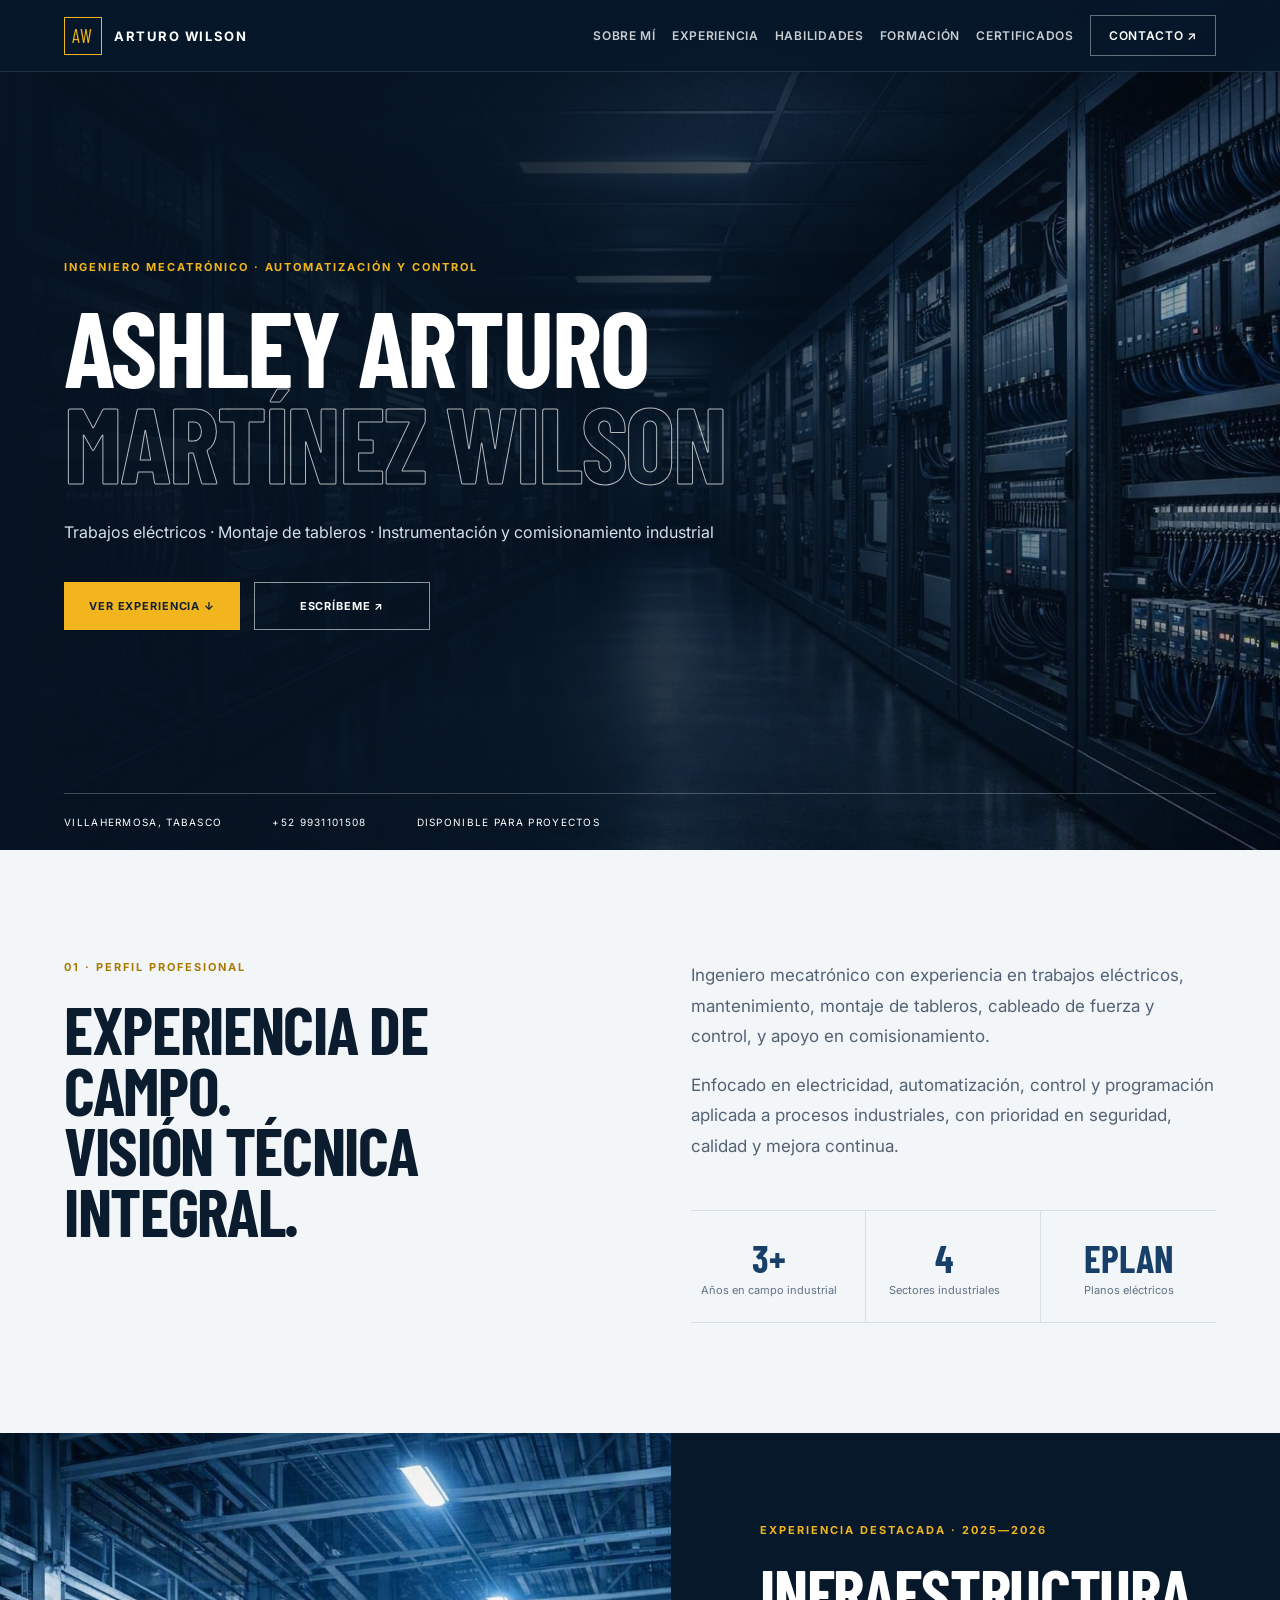
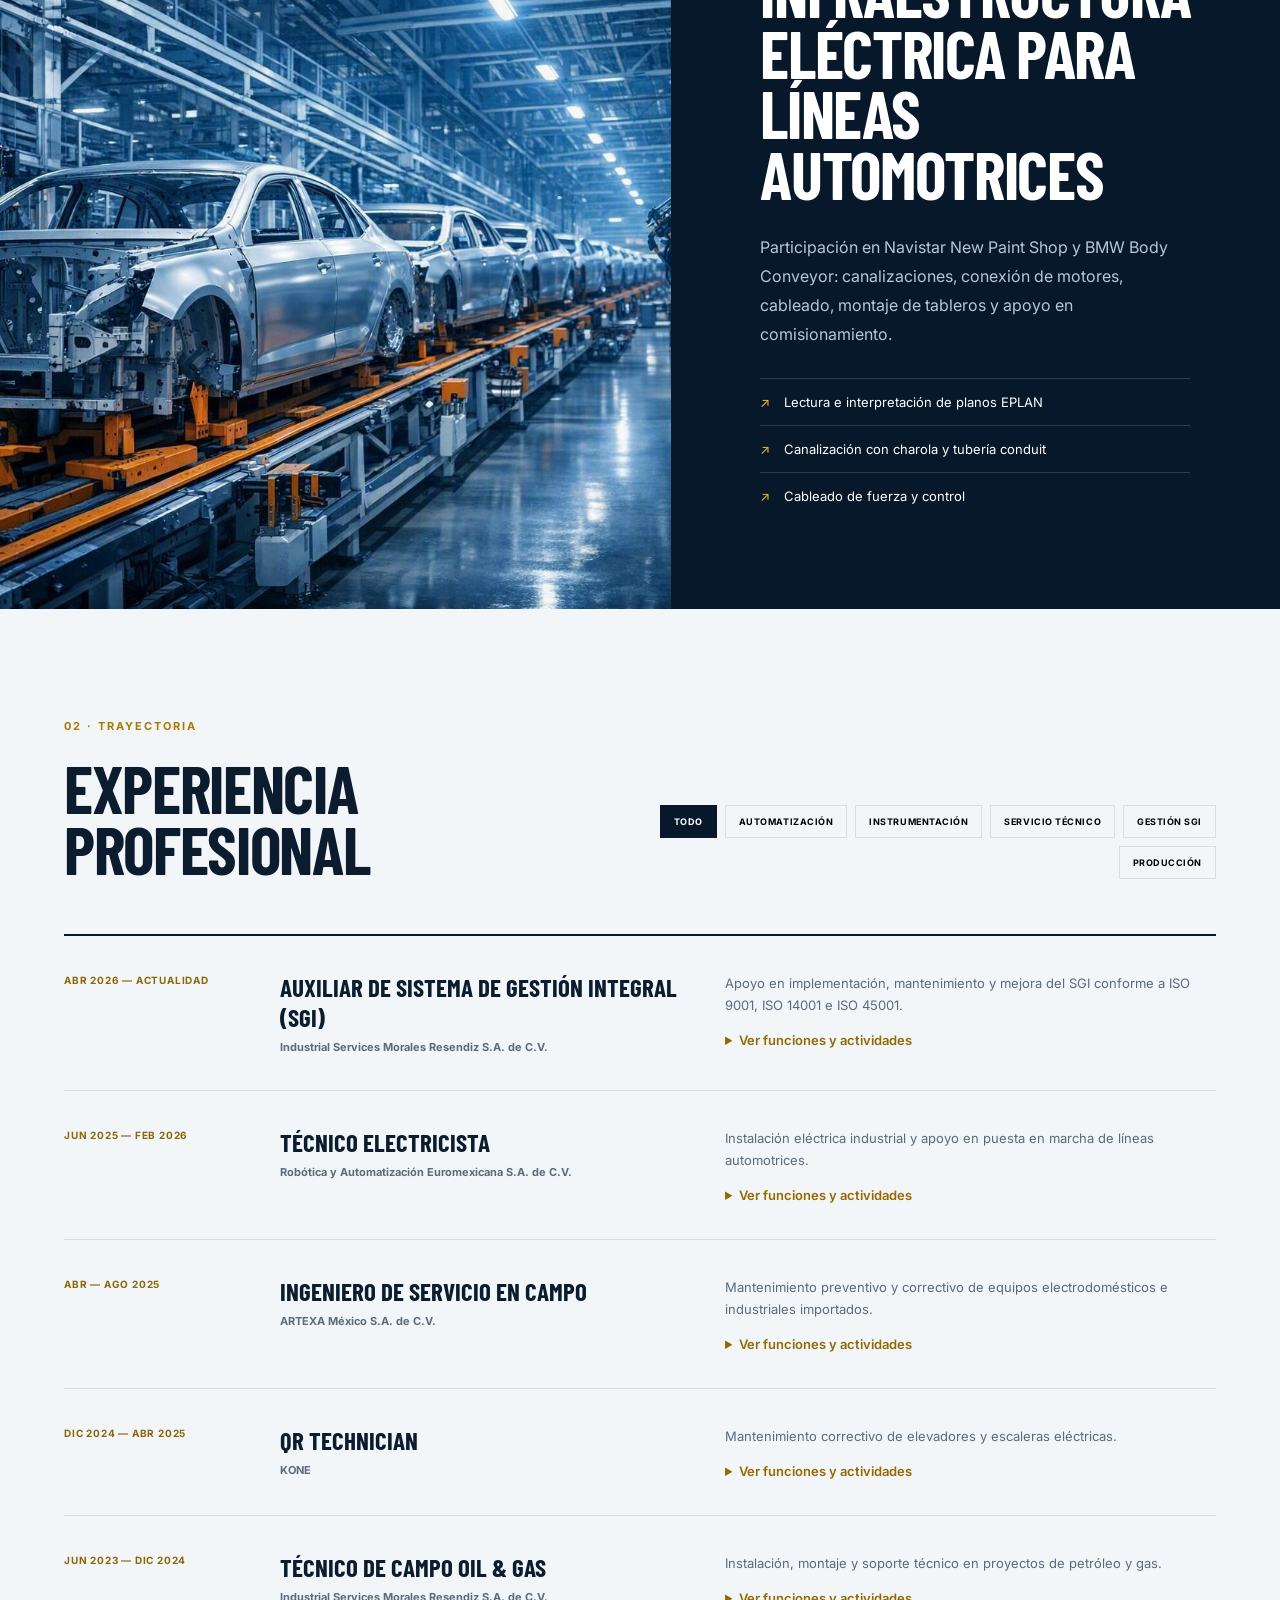
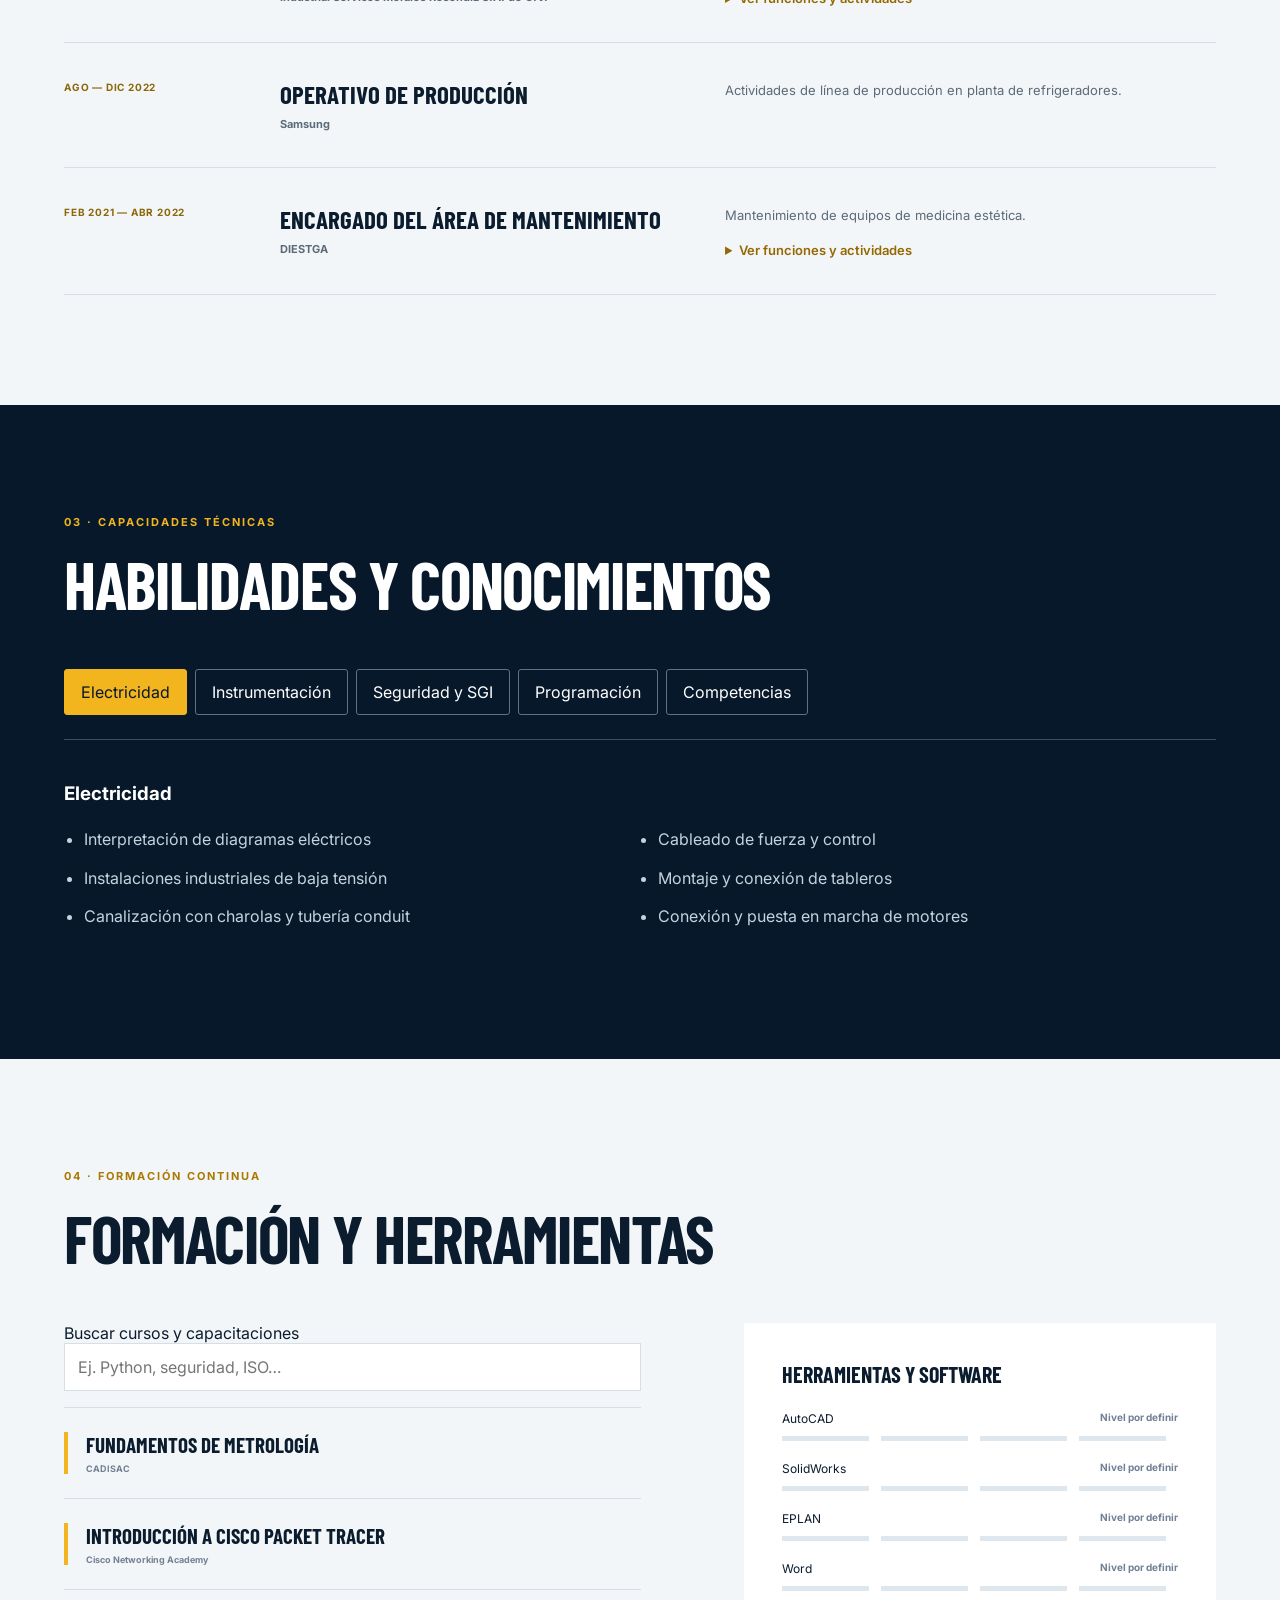
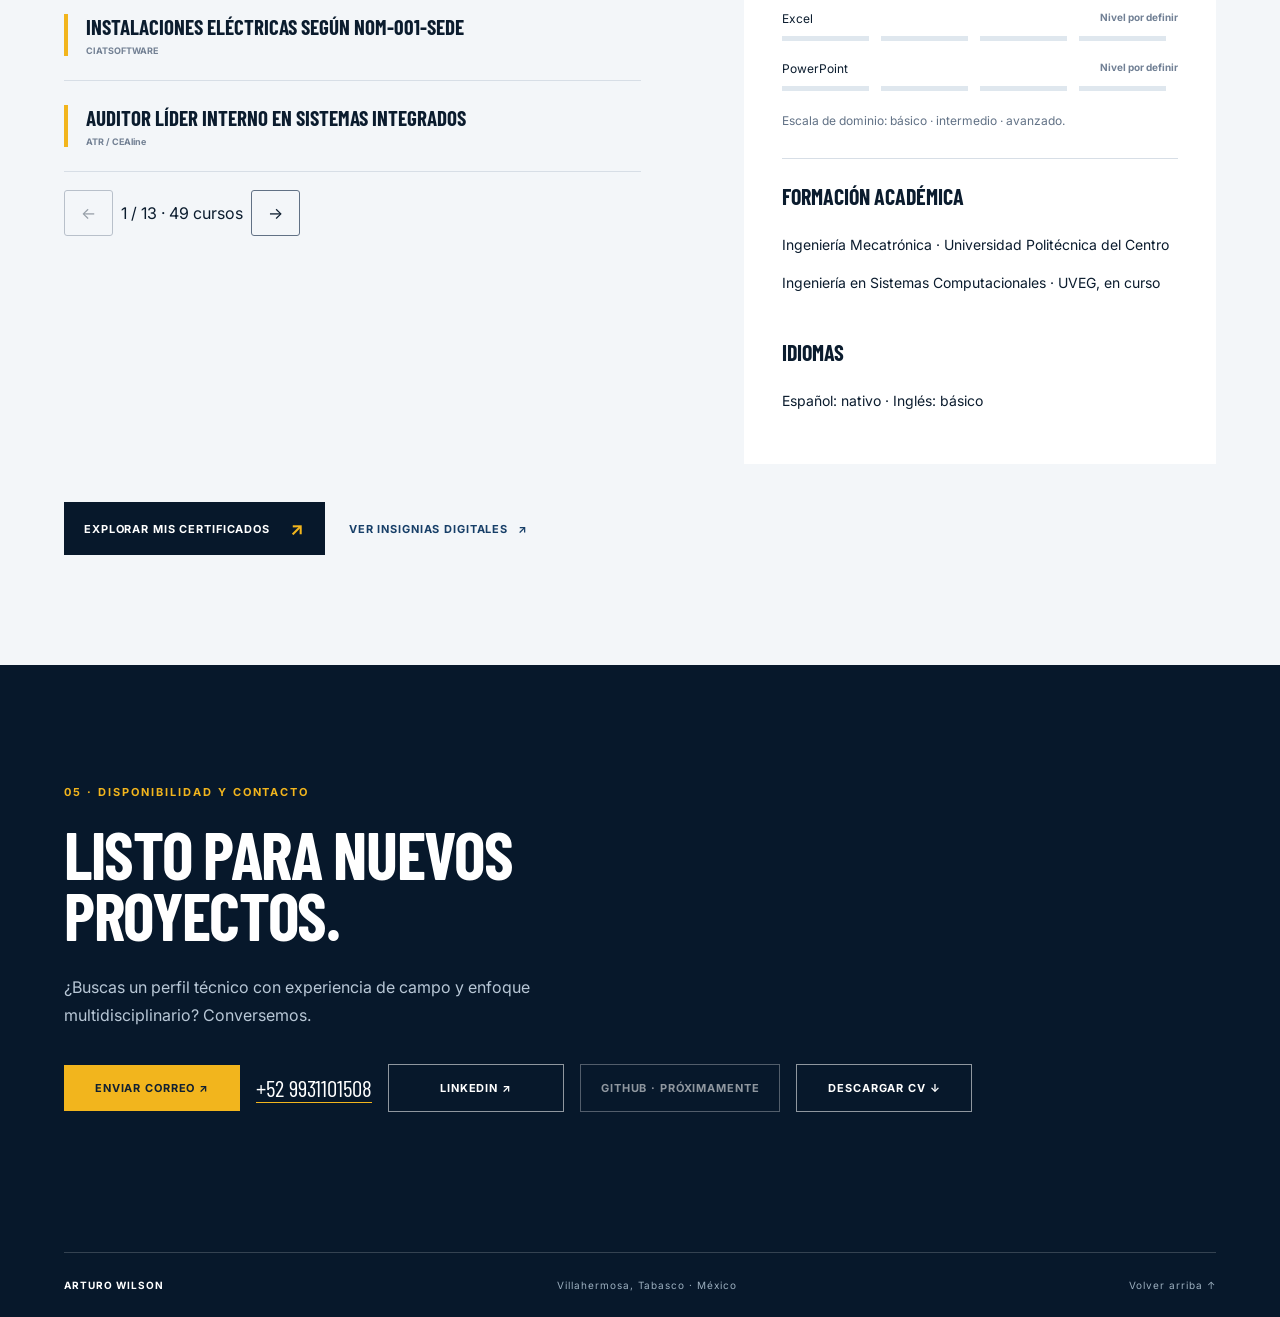
==== commit e36398ec: "Modificación en index.html para dejar de ver ventana proyectos y blog" ====
--- a/index.html
+++ b/index.html
@@ -16,7 +16,8 @@
 <a href="#sobre-mi">Sobre mí</a><a href="#experiencia">Experiencia</a>
 <a href="#habilidades">Habilidades</a><a href="#formacion">Formación</a>
 <a href="certificados.html">Certificados</a>
-<a href="proyectos.html">Proyectos</a><a href="blog.html">Blog técnico</a><a class="nav-cta" href="#contacto">Contacto ↗</a>
+<!-- <a href="proyectos.html">Proyectos</a><a href="blog.html">Blog técnico</a> -->
+<a class="nav-cta" href="#contacto">Contacto ↗</a>
 </nav>
 </header>
 <main>
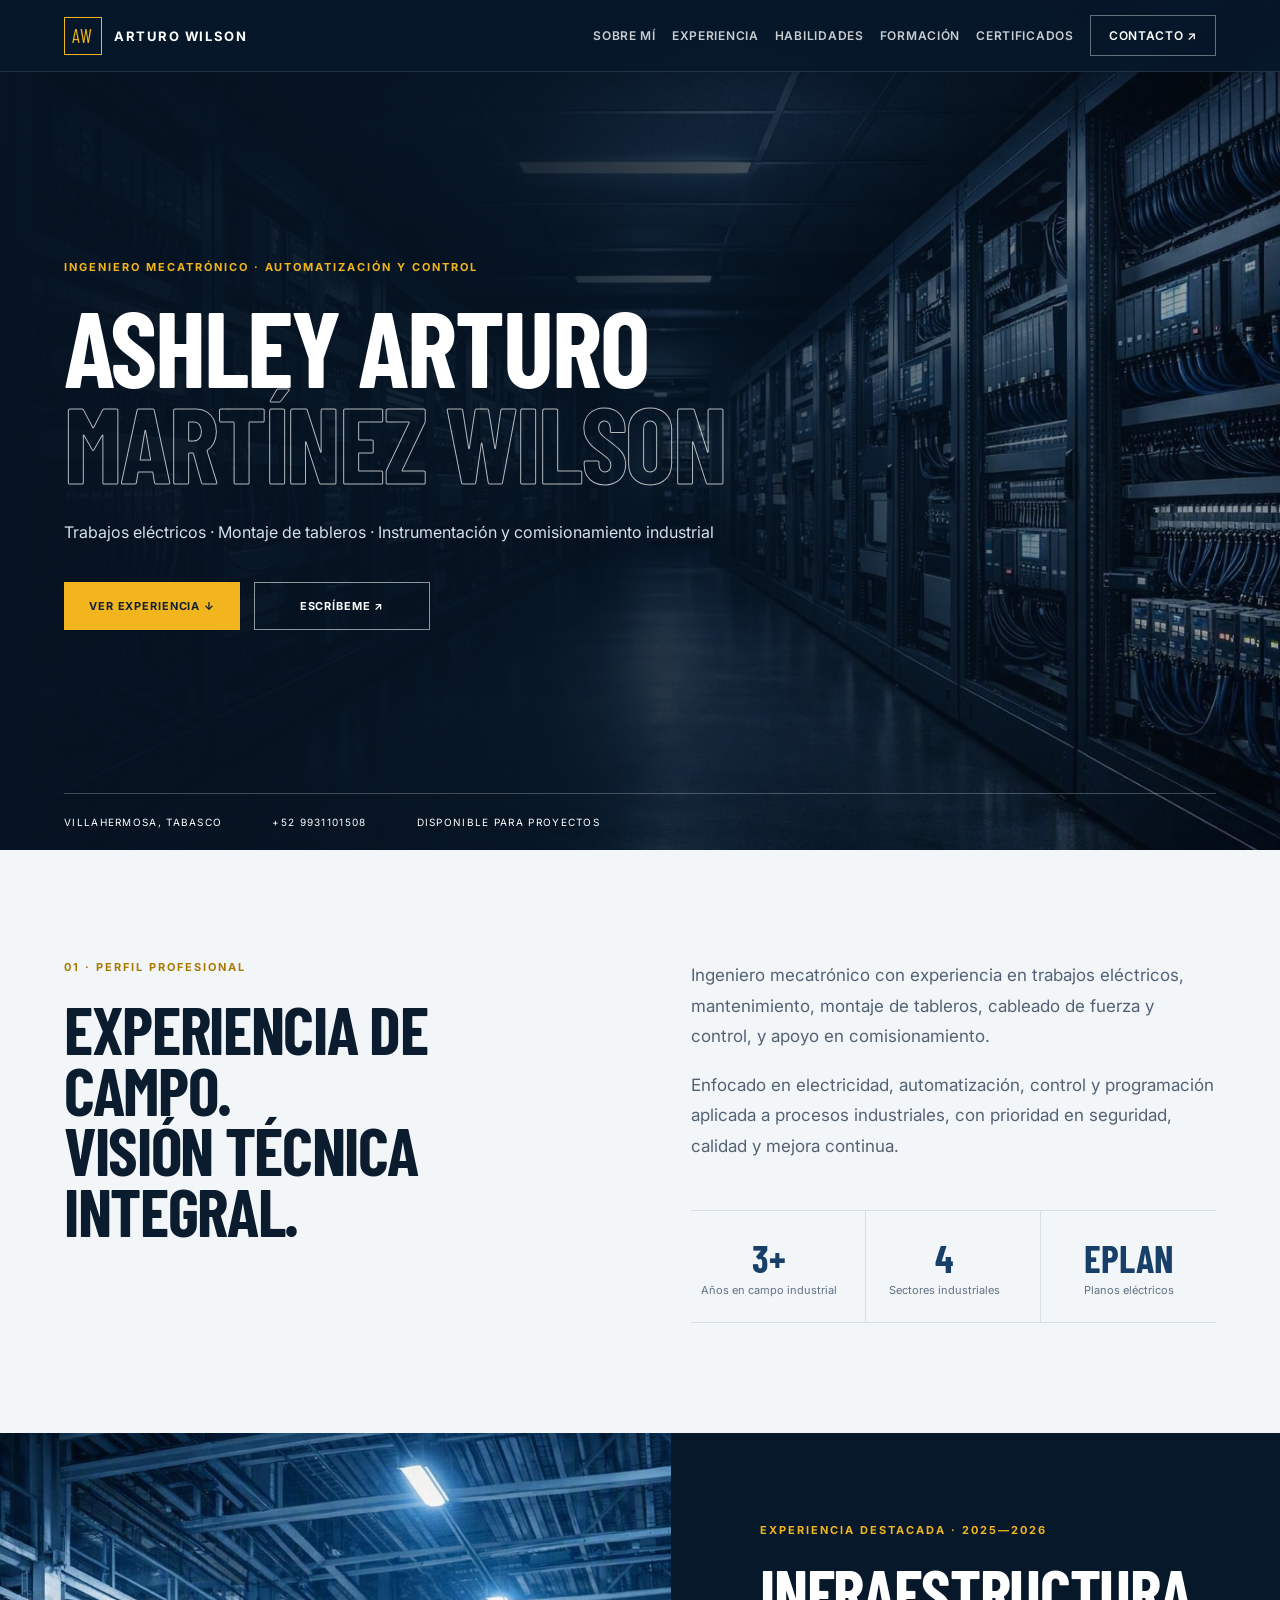
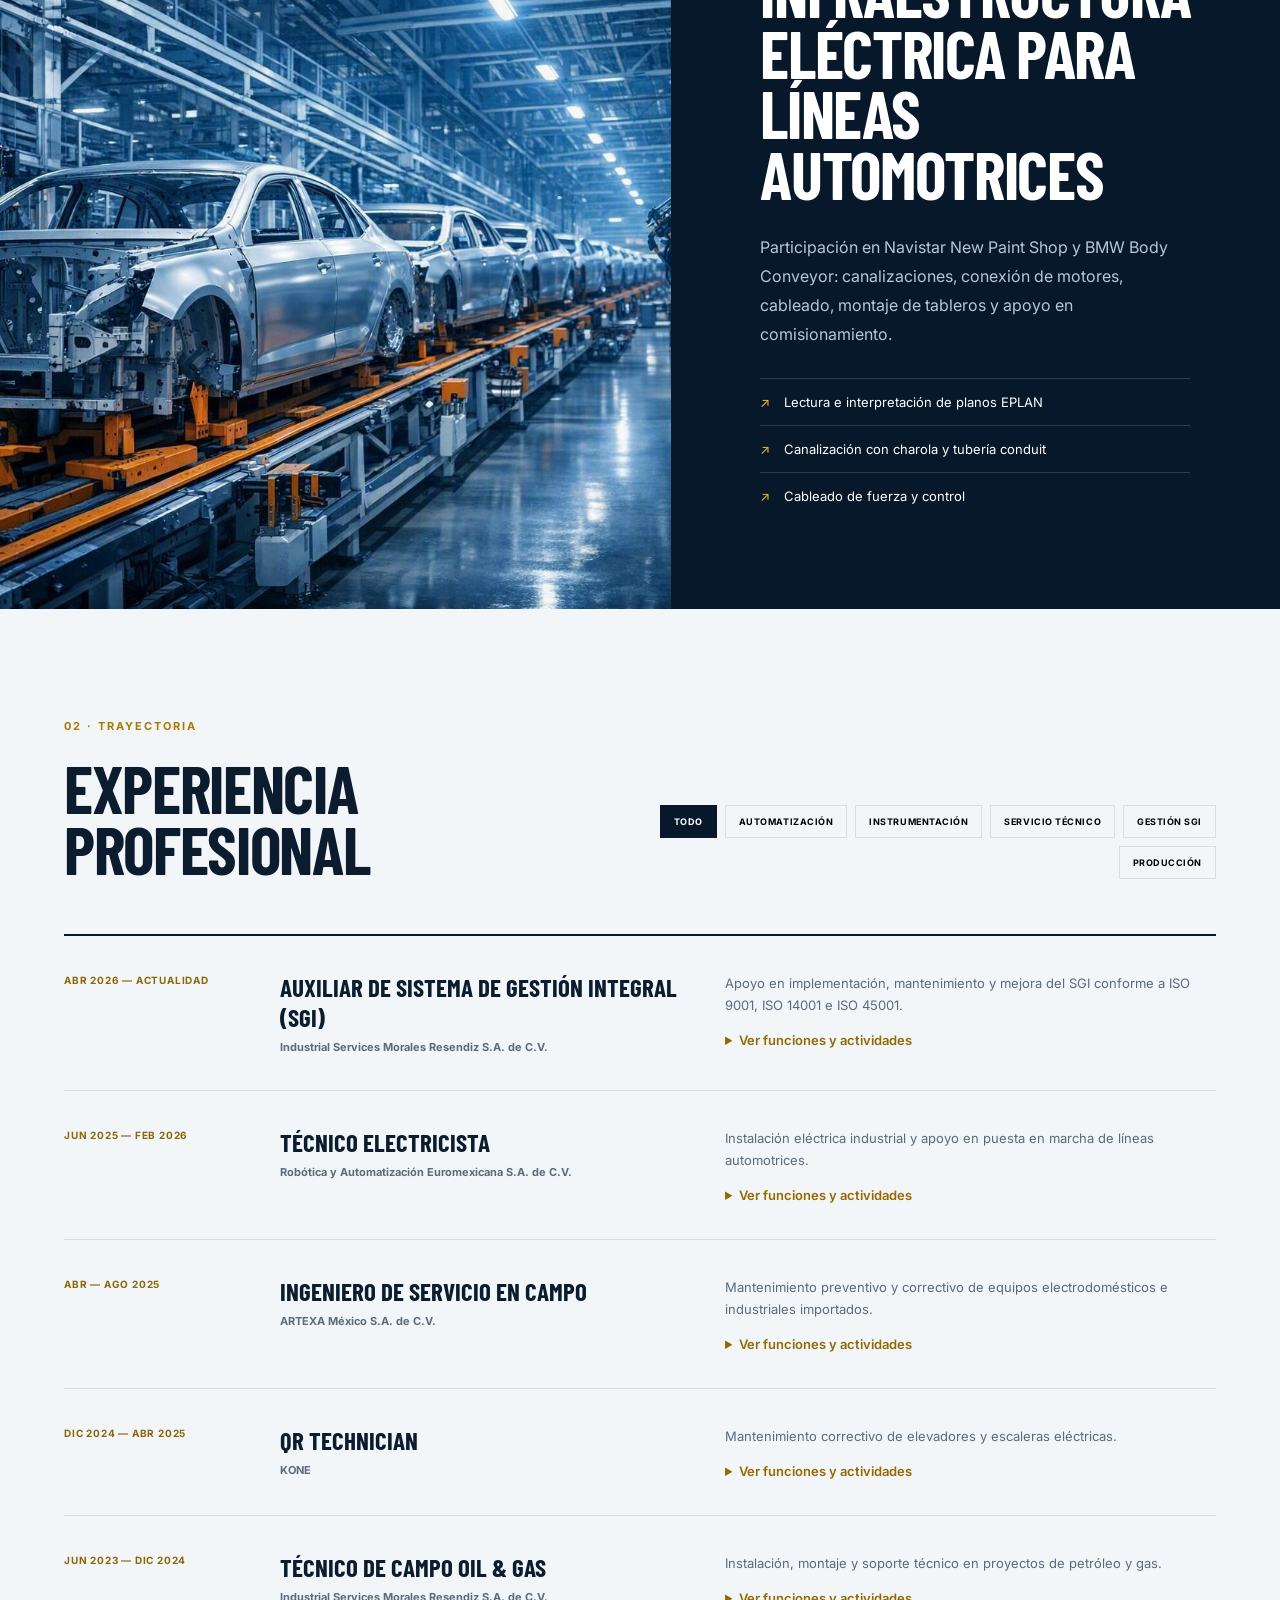
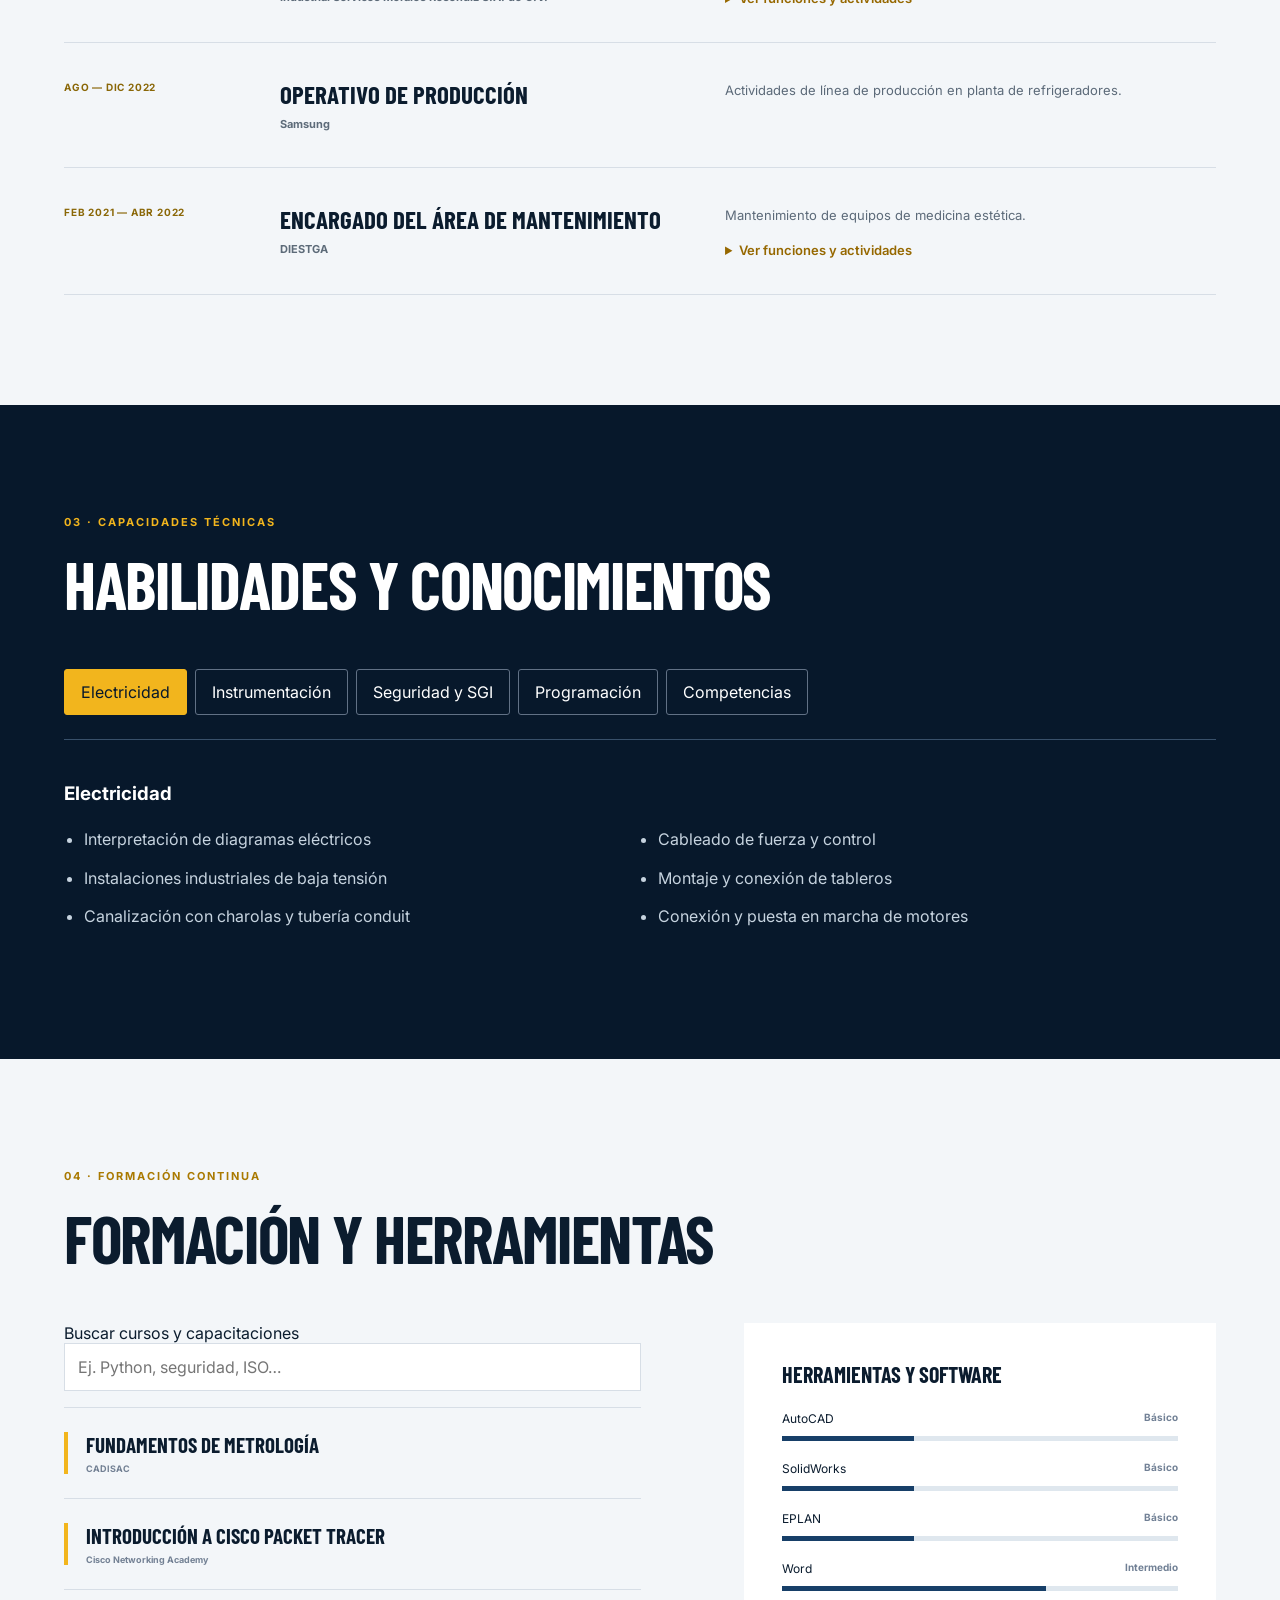
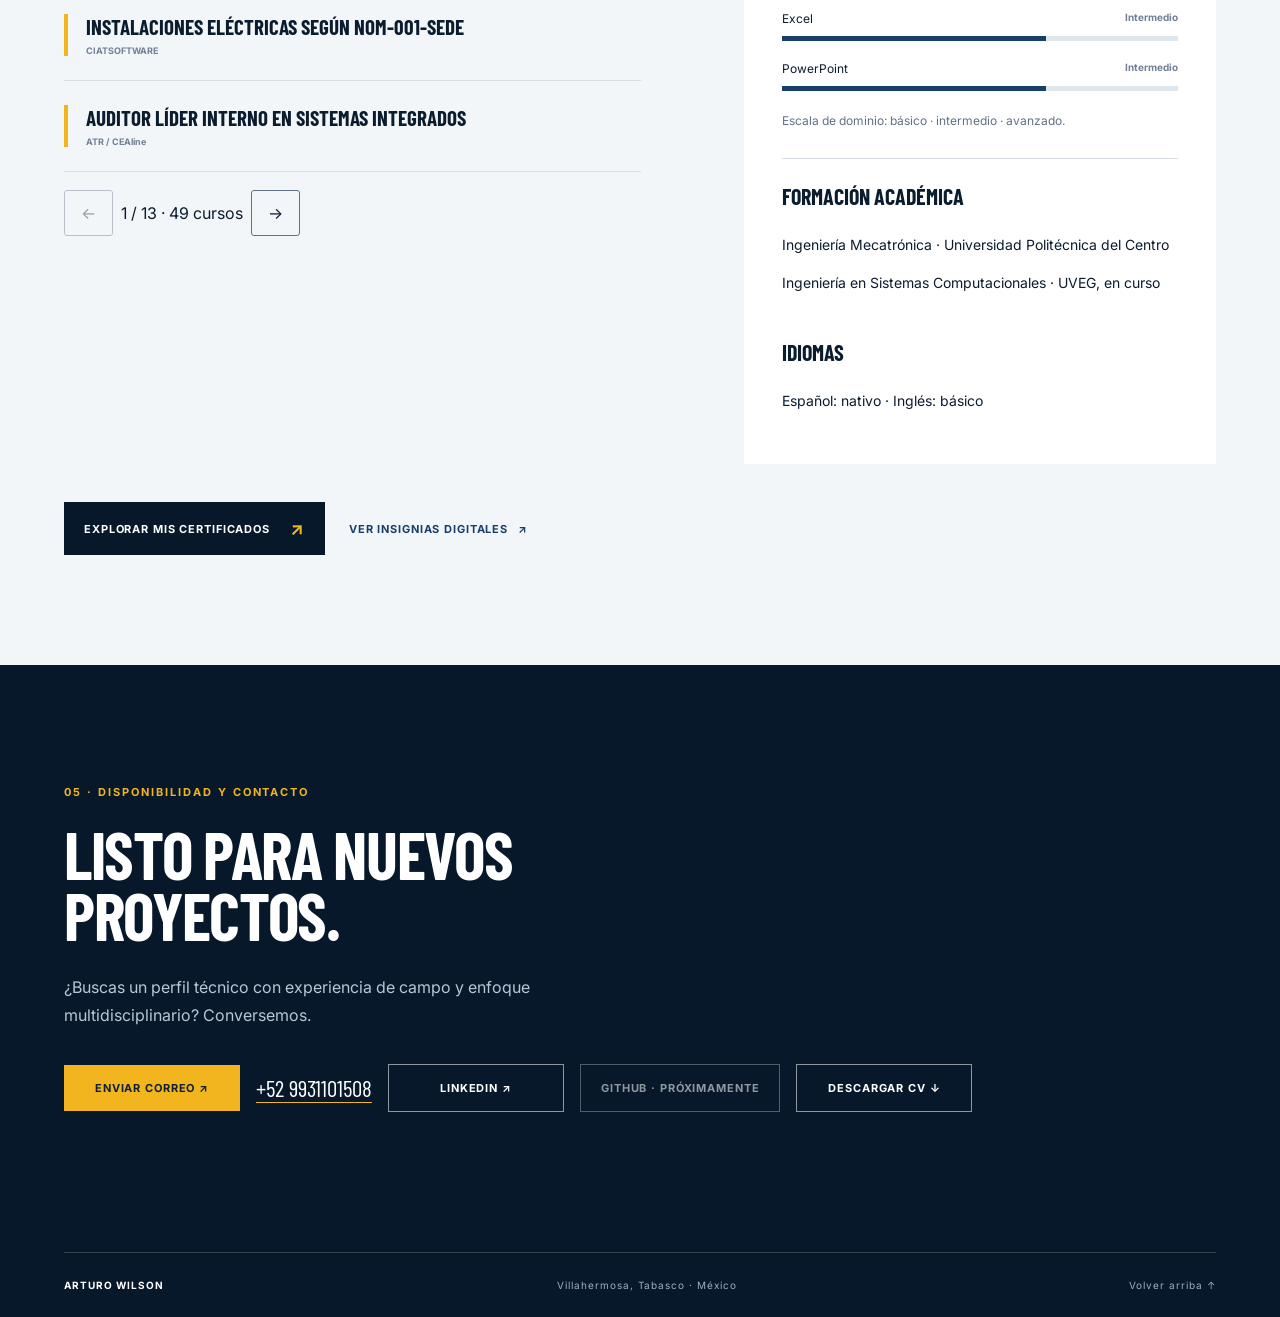
==== commit 14818560: "Cargando links de otras plataformas" ====
--- a/index.html
+++ b/index.html
@@ -60,7 +60,7 @@
 <a class="certificates-link" href="certificados.html">Explorar mis certificados <span aria-hidden="true">↗</span></a>
 <a class="badges-link" href="certificados.html#insignias">Ver insignias digitales <span aria-hidden="true">↗</span></a>
 </section>
-<section class="contact" id="contacto"><div class="contact-bg"></div><div class="contact-inner reveal"><p class="eyebrow">05 · DISPONIBILIDAD Y CONTACTO</p><h2>Listo para nuevos<br/>proyectos.</h2><p>¿Buscas un perfil técnico con experiencia de campo y enfoque multidisciplinario? Conversemos.</p><div class="contact-actions"><a class="button primary" href="mailto:ing.meca.arthur@outlook.com">Enviar correo ↗</a><a class="phone" href="tel:+529931101508">+52 9931101508</a><a class="button ghost" href="https://www.linkedin.com/in/ashleywilsonm/" rel="noopener noreferrer" target="_blank">LinkedIn ↗</a><span aria-disabled="true" class="button ghost contact-pending" id="github-contact">GitHub · próximamente</span><a class="button ghost" download="CV_Arturo_Wilson.pdf" href="assets/documentos/CV_Arturo_Wilson.pdf">Descargar CV ↓</a></div></div><footer><strong>ARTURO WILSON</strong><span>Villahermosa, Tabasco · México</span><a href="#inicio">Volver arriba ↑</a></footer></section>
+<section class="contact" id="contacto"><div class="contact-bg"></div><div class="contact-inner reveal"><p class="eyebrow">05 · DISPONIBILIDAD Y CONTACTO</p><h2>Listo para nuevos<br/>proyectos.</h2><p>¿Buscas un perfil técnico con experiencia de campo y enfoque multidisciplinario? Conversemos.</p><div class="contact-actions"><a class="button primary" href="mailto:ing.meca.arthur@outlook.com">Enviar correo ↗</a><a class="phone" href="https://wa.me/529931101508">+52 9931101508</a><a class="button ghost" href="https://www.linkedin.com/in/ashleywilsonm/" rel="noopener noreferrer" target="_blank">LinkedIn ↗</a><span aria-disabled="true" class="button ghost contact-pending" id="github-contact">GitHub · próximamente</span><a class="button ghost" download="CV_Arturo_Wilson.pdf" href="assets/documentos/CV_Arturo_Wilson.pdf">Descargar CV ↓</a></div></div><footer><strong>ARTURO WILSON</strong><span>Villahermosa, Tabasco · México</span><a href="#inicio">Volver arriba ↑</a></footer></section>
 </main>
 <script src="js/certificados-datos.js"></script><script src="js/perfil-datos.js"></script><script src="js/script.js"></script>
 <script src="js/contacto.js"></script></body>
